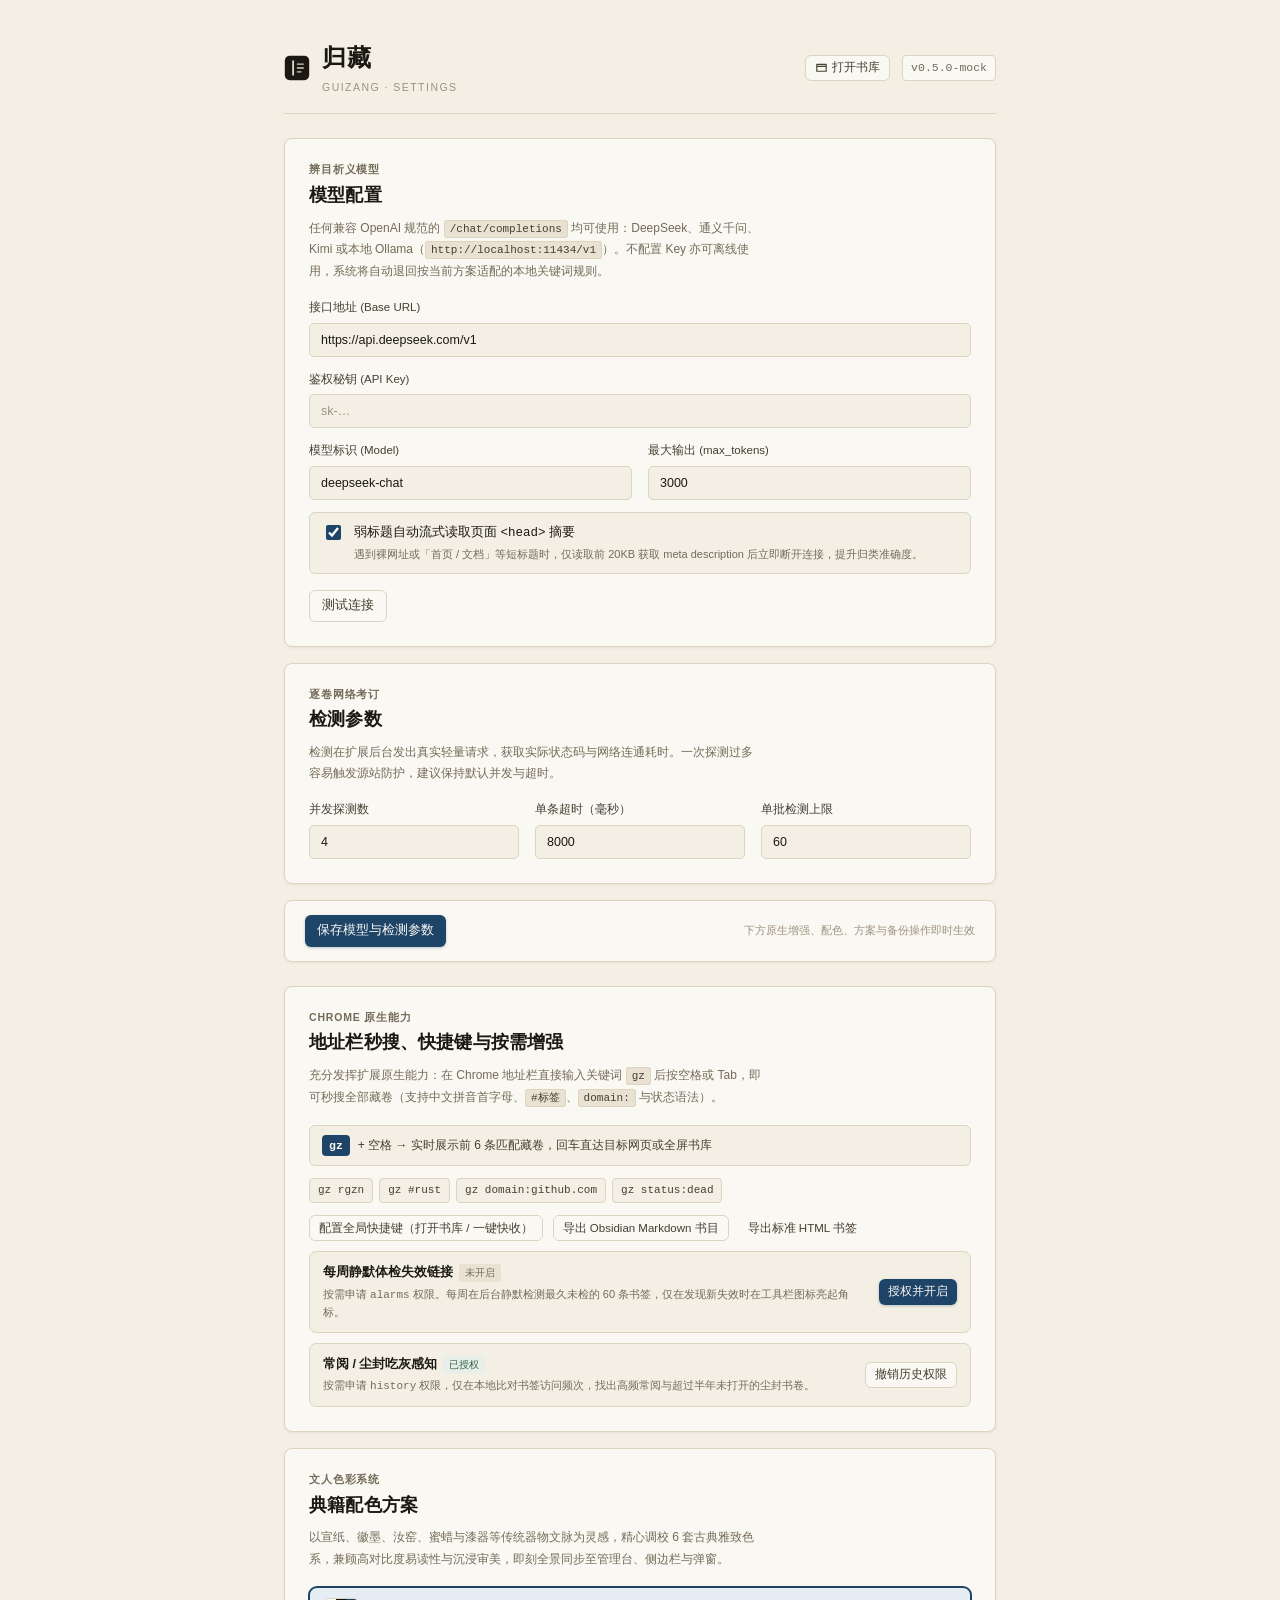
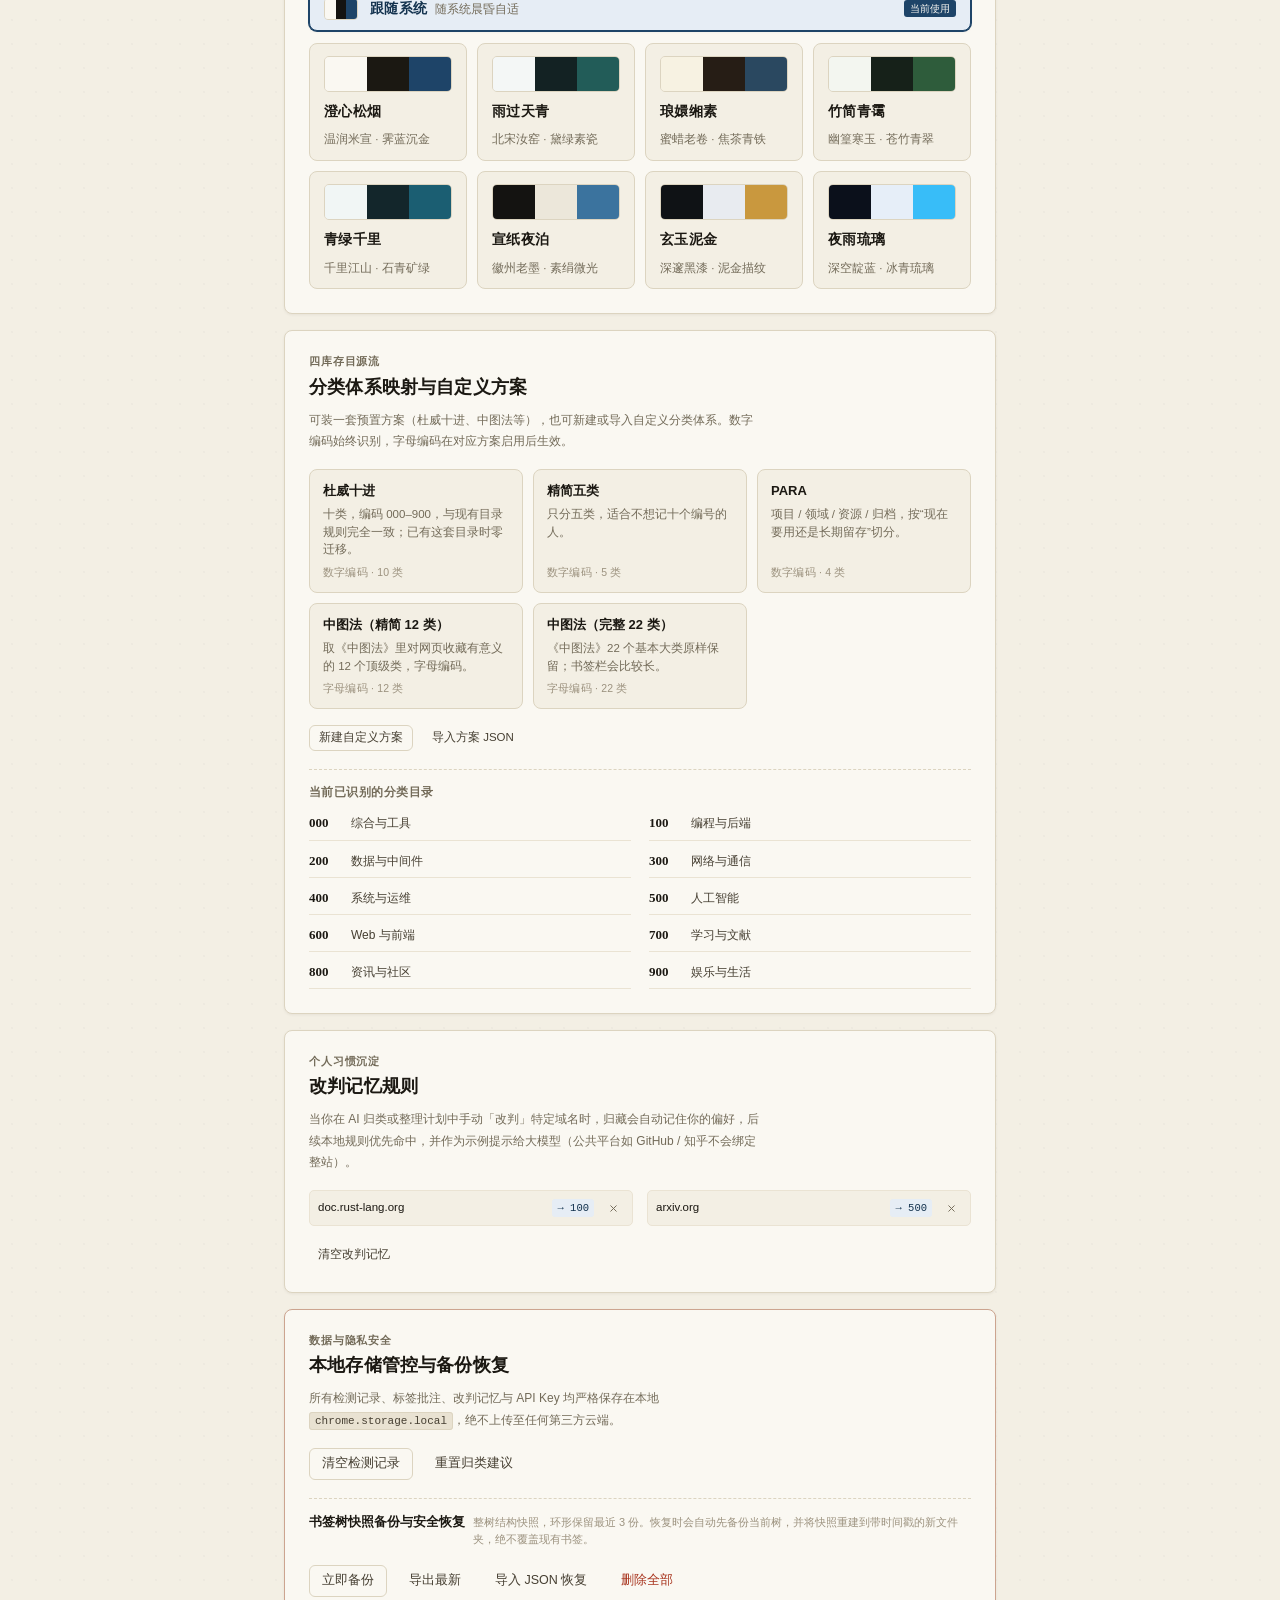
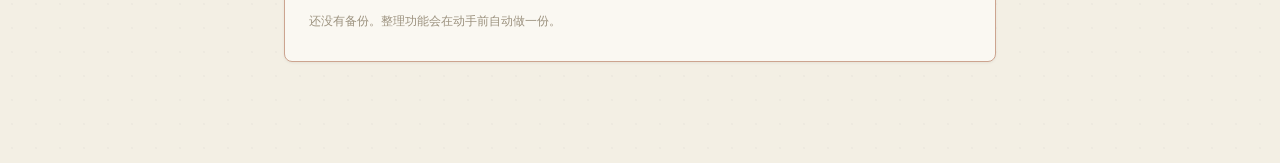
==== ui/options.html @ f535111b "feat: 0.6.0 样式重构、原生超能力与交互视觉全量升级 样式与布局优化： - 消除 options 样式类冲突，统一暗色/漆器对比度与语义 Token - 补全移动端抽屉导航、覆盖式检查器、吸" ====
<!DOCTYPE html>
<html lang="zh-CN">
<head>
<meta charset="utf-8" />
<meta name="viewport" content="width=device-width, initial-scale=1" />
<title>归藏 · 设置</title>
<link rel="stylesheet" href="app.css?v=113" />
<link rel="stylesheet" href="options.css?v=113" />
</head>
<body class="opt-page">
  <div class="opt-wrap">
    <header class="opt-head" id="head"></header>

    <form id="form">
      <section class="card">
        <div class="card-kicker">辨目析义模型</div>
        <h2>模型配置</h2>
        <p class="hint">任何兼容 OpenAI 规范的 <code>/chat/completions</code> 均可使用：DeepSeek、通义千问、Kimi 或本地 Ollama（<code>http://localhost:11434/v1</code>）。不配置 Key 亦可离线使用，系统将自动退回按当前方案适配的本地关键词规则。</p>
        <div class="grid">
          <label class="field wide"><span>接口地址 (Base URL)</span>
            <input name="baseUrl" spellcheck="false" placeholder="https://api.deepseek.com/v1" /></label>
          <label class="field wide"><span>鉴权秘钥 (API Key)</span>
            <input name="apiKey" type="password" spellcheck="false" placeholder="sk-…" autocomplete="off" /></label>
          <label class="field"><span>模型标识 (Model)</span>
            <input name="model" spellcheck="false" placeholder="deepseek-chat" /></label>
          <label class="field"><span>最大输出 (max_tokens)</span>
            <input name="maxTokens" type="number" min="200" step="100" /></label>
        </div>
        <label class="opt-toggle">
          <input type="checkbox" name="fetchHeadOnAi" />
          <span>
            <span class="opt-toggle-title">弱标题自动流式读取页面 <code>&lt;head&gt;</code> 摘要</span>
            <span class="opt-toggle-desc">遇到裸网址或「首页 / 文档」等短标题时，仅读取前 20KB 获取 meta description 后立即断开连接，提升归类准确度。</span>
          </span>
        </label>
        <div class="opt-row">
          <button type="button" class="btn btn-line btn-md" id="test">测试连接</button>
          <span class="test-msg" id="testMsg"></span>
        </div>
      </section>

      <section class="card">
        <div class="card-kicker">逐卷网络考订</div>
        <h2>检测参数</h2>
        <p class="hint">检测在扩展后台发出真实轻量请求，获取实际状态码与网络连通耗时。一次探测过多容易触发源站防护，建议保持默认并发与超时。</p>
        <div class="grid grid-3">
          <label class="field"><span>并发探测数</span>
            <input name="concurrency" type="number" min="1" max="12" /></label>
          <label class="field"><span>单条超时（毫秒）</span>
            <input name="timeout" type="number" min="1000" step="500" /></label>
          <label class="field"><span>单批检测上限</span>
            <input name="checkLimit" type="number" min="5" max="300" step="5" /></label>
        </div>
      </section>

      <div class="savebar">
        <button type="submit" class="btn btn-primary btn-md" id="save">保存模型与检测参数</button>
        <span class="test-msg" id="saveMsg"></span>
        <span class="savebar-hint">下方原生增强、配色、方案与备份操作即时生效</span>
      </div>
    </form>

    <section class="card">
      <div class="card-kicker">CHROME 原生能力</div>
      <h2>地址栏秒搜、快捷键与按需增强</h2>
      <p class="hint">充分发挥扩展原生能力：在 Chrome 地址栏直接输入关键词 <code>gz</code> 后按空格或 Tab，即可秒搜全部藏卷（支持中文拼音首字母、<code>#标签</code>、<code>domain:</code> 与状态语法）。</p>
      <div class="omnibox-demo">
        <span class="omnibox-pill">gz</span>
        <span>+ 空格 → 实时展示前 6 条匹配藏卷，回车直达目标网页或全屏书库</span>
      </div>
      <div class="omnibox-samples">
        <span class="omnibox-sample">gz rgzn</span>
        <span class="omnibox-sample">gz #rust</span>
        <span class="omnibox-sample">gz domain:github.com</span>
        <span class="omnibox-sample">gz status:dead</span>
      </div>
      <div class="opt-row" style="margin-top:6px">
        <button type="button" class="btn btn-line btn-sm" id="openShortcuts">配置全局快捷键（打开书库 / 一键快收）</button>
        <button type="button" class="btn btn-line btn-sm" id="exportMd">导出 Obsidian Markdown 书目</button>
        <button type="button" class="btn btn-ghost btn-sm" id="exportHtml">导出标准 HTML 书签</button>
      </div>
      <div class="perm-list" id="permList"></div>
    </section>

    <section class="card">
      <div class="card-kicker">文人色彩系统</div>
      <h2>典籍配色方案</h2>
      <p class="hint">以宣纸、徽墨、汝窑、蜜蜡与漆器等传统器物文脉为灵感，精心调校 6 套古典雅致色系，兼顾高对比度易读性与沉浸审美，即刻全景同步至管理台、侧边栏与弹窗。</p>
      <div id="themeSystemHost"></div>
      <div class="theme-grid" id="themeGrid"></div>
    </section>

    <section class="card">
      <div class="card-kicker">四库存目源流</div>
      <h2>分类体系映射与自定义方案</h2>
      <p class="hint">可装一套预置方案（杜威十进、中图法等），也可新建或导入自定义分类体系。数字编码始终识别，字母编码在对应方案启用后生效。</p>
      <div class="scheme-pick" id="schemePicker"></div>
      <div class="opt-row">
        <button type="button" class="btn btn-line btn-sm" id="btnNewCustom">新建自定义方案</button>
        <button type="button" class="btn btn-ghost btn-sm" id="btnImportScheme">导入方案 JSON</button>
        <input type="file" id="schemeFileInput" accept=".json,application/json" hidden />
      </div>
      <div class="custom-editor" id="customEditor" hidden>
        <div class="grid">
          <label class="field"><span>方案名称</span>
            <input id="customSchemeName" placeholder="例如：全栈研究六卷" /></label>
          <label class="field"><span>简短说明</span>
            <input id="customSchemeDesc" placeholder="给谁用、如何划分" /></label>
        </div>
        <div class="hint" style="margin:10px 0 4px">每行一条类目，格式：<code>编码 名称 | 给模型看的说明</code>（编码支持 1–3 位数字或字母）</div>
        <textarea class="custom-textarea" id="customSchemeLines" spellcheck="false" placeholder="100 工程架构 | 后端、分布式、数据库&#10;200 人工智能 | 大模型、Agent、论文&#10;300 产品设计 | 交互、视觉、工具"></textarea>
        <div class="opt-row">
          <button type="button" class="btn btn-primary btn-sm" id="btnSaveCustom">保存方案</button>
          <button type="button" class="btn btn-ghost btn-sm" id="btnCancelCustom">取消</button>
        </div>
      </div>
      <div id="schemePreview"></div>
      <div class="scheme-subhead">当前已识别的分类目录</div>
      <div class="scheme" id="scheme"></div>
    </section>

    <section class="card">
      <div class="card-kicker">个人习惯沉淀</div>
      <h2>改判记忆规则</h2>
      <p class="hint">当你在 AI 归类或整理计划中手动「改判」特定域名时，归藏会自动记住你的偏好，后续本地规则优先命中，并作为示例提示给大模型（公共平台如 GitHub / 知乎不会绑定整站）。</p>
      <div id="learnedList"></div>
      <div class="opt-row">
        <button type="button" class="btn btn-ghost btn-sm" id="clearLearned">清空改判记忆</button>
        <span class="test-msg" id="learnedMsg"></span>
      </div>
    </section>

    <section class="card danger">
      <div class="card-kicker tone-dead">数据与隐私安全</div>
      <h2>本地存储管控与备份恢复</h2>
      <p class="hint">所有检测记录、标签批注、改判记忆与 API Key 均严格保存在本地 <code>chrome.storage.local</code>，绝不上传至任何第三方云端。</p>
      <div class="opt-row">
        <button type="button" class="btn btn-line btn-md" id="clearHealth">清空检测记录</button>
        <button type="button" class="btn btn-ghost btn-md" id="clearPending">重置归类建议</button>
        <span class="test-msg" id="dataMsg"></span>
      </div>

      <div class="backup">
        <div class="backup-head">
          <span class="backup-title">书签树快照备份与安全恢复</span>
          <span class="backup-hint">整树结构快照，环形保留最近 3 份。恢复时会自动先备份当前树，并将快照重建到带时间戳的新文件夹，绝不覆盖现有书签。</span>
        </div>
        <div class="opt-row">
          <button type="button" class="btn btn-line btn-md" id="doBackup">立即备份</button>
          <button type="button" class="btn btn-ghost btn-md" id="exportBackup">导出最新</button>
          <button type="button" class="btn btn-ghost btn-md" id="importBackupBtn">导入 JSON 恢复</button>
          <button type="button" class="btn btn-danger-ghost btn-md" id="clearBackup">删除全部</button>
          <input type="file" id="backupFileInput" accept=".json,application/json" hidden />
          <span class="test-msg" id="backupMsg"></span>
        </div>
        <div class="backup-list" id="backupList"></div>
      </div>
    </section>
  </div>
  <div id="toast"></div>
  <script type="module" src="options.js"></script>
</body>
</html>
---- ui/app.css ----
/* 归藏 · 典藏级现代古籍书目设计系统
 * 概念：四库存目 × 现代桌面高频工学。松烟古墨、温润宣纸、朱砂印泥、霁蓝沉金。
 */

/* ── 基础尺度与 1. 澄心松烟 (Classic - 默认: 澄心堂米宣 × 霁蓝沉金) ── */
:root, [data-theme="classic"]{
  --paper-0:#FAF8F2;
  --paper-1:#F3EFE4;
  --paper-2:#E9E2D2;
  --rail:#EFE9DA;
  --insp:#F7F2E6;
  --rule:#DCD4C0;
  --rule-soft:#EAE3D3;
  --ink:#1B1812;
  --ink-2:#463F32;
  --ink-3:#736B59;
  --ink-4:#9C927F;
  --brand:#1E4468;
  --brand-2:#13324E;
  --brand-ink:#13324E;
  --on-brand:#FAF8F2;
  --brand-wash:#E6EDF5;
  --dead:#A8341E;
  --dead-wash:#F8E7E3;
  --warn:#8C6013;
  --warn-wash:#F6EEDC;
  --ok:#346347;
  --ok-wash:#E8EFEA;
  --gold:#A0722A;
  --mark-bg:#1B1811;
  --mark-fg:#F2EFE5;
  --mark-ring:transparent;
  --icon-well:rgba(255,255,255,.74);
  --float-bg:#181613;
  --float-fg:#FAF8F2;
  --float-fg-2:#E9E2D2;
  --float-rule:rgba(250,248,242,.18);
  --float-hover:rgba(250,248,242,.14);
  --float-border:rgba(255,255,255,.08);
  --serif:"Iowan Old Style","Palatino Linotype",Palatino,"Source Han Serif SC","Noto Serif CJK SC","Songti SC","STSong","SimSun",serif;
  --sans:-apple-system,"SF Pro Text","PingFang SC","Noto Sans SC","Microsoft YaHei",sans-serif;
  --mono:"SF Mono",ui-monospace,"JetBrains Mono",Menlo,Consolas,monospace;
  --shadow-sm:0 1px 3px rgba(27,24,18,.06);
  --shadow-md:0 6px 18px -4px rgba(27,24,18,.10);
  --shadow-lg:0 18px 40px -12px rgba(27,24,18,.22);
  --ease-spring:cubic-bezier(0.16, 1, 0.3, 1);
  --ease-smooth:cubic-bezier(0.19, 1, 0.22, 1);
  /* 版式尺度：紧 10 / 常规 16 / 松 22 */
  --gap-tight:10px;
  --gap:16px;
  --gap-loose:22px;
}

/* 2. 雨过天青 (Celadon - 北宋汝窑 × 黛绿素瓷) */
[data-theme="celadon"]{
  --paper-0:#F4F7F6;
  --paper-1:#EBF0EF;
  --paper-2:#DFE7E5;
  --rail:#E7EDEC;
  --insp:#F0F5F4;
  --rule:#CCD8D6;
  --rule-soft:#DDE5E4;
  --ink:#132223;
  --ink-2:#344849;
  --ink-3:#627A7B;
  --ink-4:#8B9FA0;
  --brand:#225C58;
  --brand-2:#16423F;
  --brand-ink:#16423F;
  --on-brand:#FAF8F2;
  --brand-wash:#E2ECEB;
  --dead:#A23B2A;
  --dead-wash:#F7E8E5;
  --warn:#8A6518;
  --warn-wash:#F5EEDD;
  --ok:#2E654C;
  --ok-wash:#E3EDE7;
  --gold:#9C782E;
  --mark-bg:#132223;
  --mark-fg:#F0F5F4;
  --mark-ring:transparent;
  --icon-well:rgba(255,255,255,.74);
  --float-bg:#132223;
  --float-fg:#F4F7F6;
  --float-fg-2:#D8E3E2;
  --float-rule:rgba(244,247,246,.18);
  --float-hover:rgba(244,247,246,.14);
  --float-border:rgba(255,255,255,.08);
  --shadow-sm:0 1px 3px rgba(19,34,35,.06);
  --shadow-md:0 6px 18px -4px rgba(19,34,35,.10);
  --shadow-lg:0 18px 40px -12px rgba(19,34,35,.20);
}

/* 3. 琅嬛缃素 (Amber - 蜜蜡老卷 × 焦茶青铁) */
[data-theme="amber"]{
  --paper-0:#F7F2E2;
  --paper-1:#EFE8D3;
  --paper-2:#E3D9BE;
  --rail:#E9E1C8;
  --insp:#F3ECCE;
  --rule:#D5C8A6;
  --rule-soft:#E4DAC0;
  --ink:#261D15;
  --ink-2:#4D3F33;
  --ink-3:#7C6D5D;
  --ink-4:#A49583;
  --brand:#2A4860;
  --brand-2:#1A3449;
  --brand-ink:#1A3449;
  --on-brand:#FAF8F2;
  --brand-wash:#E4EAEF;
  --dead:#A6381C;
  --dead-wash:#F8E7E2;
  --warn:#8D5E16;
  --warn-wash:#F6EDDC;
  --ok:#386445;
  --ok-wash:#E7EFE9;
  --gold:#A27622;
  --mark-bg:#261D15;
  --mark-fg:#F7F2E2;
  --mark-ring:transparent;
  --icon-well:rgba(255,255,255,.66);
  --float-bg:#221A13;
  --float-fg:#F7F2E2;
  --float-fg-2:#E3D9BE;
  --float-rule:rgba(247,242,226,.18);
  --float-hover:rgba(247,242,226,.14);
  --float-border:rgba(255,255,255,.08);
  --shadow-sm:0 1px 3px rgba(38,29,21,.06);
  --shadow-md:0 6px 18px -4px rgba(38,29,21,.10);
  --shadow-lg:0 18px 40px -12px rgba(38,29,21,.22);
}

/* 4. 竹简青霭 (Bamboo - 幽篁滴露 × 苍竹青翠) */
[data-theme="bamboo"]{
  --paper-0:#F3F6F0;
  --paper-1:#E9EFE4;
  --paper-2:#DCE5D6;
  --rail:#E3ECDD;
  --insp:#EEF4EB;
  --rule:#CBD7C4;
  --rule-soft:#DCE5D8;
  --ink:#162119;
  --ink-2:#38463B;
  --ink-3:#657769;
  --ink-4:#8E9E91;
  --brand:#2E5C3B;
  --brand-2:#1F4228;
  --brand-ink:#1F4228;
  --on-brand:#FAF8F2;
  --brand-wash:#E3ECE5;
  --dead:#A33924;
  --dead-wash:#F7E8E4;
  --warn:#89671A;
  --warn-wash:#F5EEDD;
  --ok:#2E6B44;
  --ok-wash:#E1EFE6;
  --gold:#967A26;
  --mark-bg:#162119;
  --mark-fg:#F3F6F0;
  --mark-ring:transparent;
  --icon-well:rgba(255,255,255,.72);
  --float-bg:#162119;
  --float-fg:#F3F6F0;
  --float-fg-2:#DCE5D6;
  --float-rule:rgba(243,246,240,.18);
  --float-hover:rgba(243,246,240,.14);
  --float-border:rgba(255,255,255,.08);
  --shadow-sm:0 1px 3px rgba(22,33,25,.06);
  --shadow-md:0 6px 18px -4px rgba(22,33,25,.10);
  --shadow-lg:0 18px 40px -12px rgba(22,33,25,.20);
}

/* 5. 青绿千里 (Landscape - 千里江山 × 石青矿绿) */
[data-theme="landscape"]{
  --paper-0:#F2F7F6;
  --paper-1:#E7F0EE;
  --paper-2:#D8E6E3;
  --rail:#E2ECE9;
  --insp:#ECF3F1;
  --rule:#C2D5D1;
  --rule-soft:#D5E3E0;
  --ink:#112328;
  --ink-2:#2F4950;
  --ink-3:#5B777E;
  --ink-4:#869FA6;
  --brand:#1B5E72;
  --brand-2:#124656;
  --brand-ink:#124656;
  --on-brand:#F5FAF9;
  --brand-wash:#DDF0F3;
  --dead:#A83B28;
  --dead-wash:#F8E7E4;
  --warn:#946818;
  --warn-wash:#F7EEDC;
  --ok:#246B58;
  --ok-wash:#DDF0EA;
  --gold:#9E7628;
  --mark-bg:#112328;
  --mark-fg:#E7F0EE;
  --mark-ring:transparent;
  --icon-well:rgba(255,255,255,.76);
  --float-bg:#112328;
  --float-fg:#F2F7F6;
  --float-fg-2:#D0E2DF;
  --float-rule:rgba(242,247,246,.18);
  --float-hover:rgba(242,247,246,.14);
  --float-border:rgba(255,255,255,.10);
  --shadow-sm:0 1px 3px rgba(17,35,40,.06);
  --shadow-md:0 6px 18px -4px rgba(17,35,40,.11);
  --shadow-lg:0 18px 40px -12px rgba(17,35,40,.22);
}

/* 6. 宣纸夜泊 (Dark - 徽墨温润 × 霁蓝微光) */
[data-theme="dark"]{
  --paper-0:#141311;
  --paper-1:#1B1A17;
  --paper-2:#24221E;
  --rail:#171613;
  --insp:#191815;
  --rule:#302B24;
  --rule-soft:#25221C;
  --ink:#ECE7DA;
  --ink-2:#C4BDAE;
  --ink-3:#98907E;
  --ink-4:#706A5C;
  --brand:#3B739E;
  --brand-2:#306086;
  --brand-ink:#89BFE8;
  --on-brand:#FAF8F2;
  --brand-wash:#162736;
  --dead:#DF5A41;
  --dead-wash:#351A14;
  --warn:#D19E32;
  --warn-wash:#34260F;
  --ok:#549B6B;
  --ok-wash:#182C1E;
  --gold:#E8B960;
  --mark-bg:#25231E;
  --mark-fg:#ECE7DA;
  --mark-ring:#3D372E;
  --icon-well:rgba(255,255,255,.08);
  --float-bg:rgba(42,39,34,.88);
  --float-fg:#F5F0E4;
  --float-fg-2:#D6CFC0;
  --float-rule:rgba(255,255,255,.14);
  --float-hover:rgba(255,255,255,.12);
  --float-border:#403A31;
  --shadow-sm:0 1px 3px rgba(0,0,0,.35);
  --shadow-md:0 8px 24px -4px rgba(0,0,0,.5);
  --shadow-lg:0 22px 48px -12px rgba(0,0,0,.68);
}

/* 7. 玄玉泥金 (Lacquer - 深邃黑漆 × 沉穆泥金) */
[data-theme="lacquer"]{
  --paper-0:#0F1215;
  --paper-1:#161A1F;
  --paper-2:#1E232A;
  --rail:#13171B;
  --insp:#15191D;
  --rule:#293038;
  --rule-soft:#20262E;
  --ink:#E8EBF0;
  --ink-2:#B8BFC9;
  --ink-3:#8892A0;
  --ink-4:#5E6774;
  --brand:#C9983E;
  --brand-2:#DCA94D;
  --brand-ink:#ECC066;
  --on-brand:#14120E;
  --brand-wash:#2B2414;
  --dead:#E25740;
  --dead-wash:#361713;
  --warn:#DCA538;
  --warn-wash:#33240D;
  --ok:#4EA973;
  --ok-wash:#132D1E;
  --gold:#ECC066;
  --mark-bg:#1D232A;
  --mark-fg:#ECC066;
  --mark-ring:#36404B;
  --icon-well:rgba(255,255,255,.08);
  --float-bg:rgba(31,37,45,.88);
  --float-fg:#F0F3F7;
  --float-fg-2:#CBD2DC;
  --float-rule:rgba(255,255,255,.14);
  --float-hover:rgba(255,255,255,.12);
  --float-border:#38424D;
  --shadow-sm:0 1px 3px rgba(0,0,0,.45);
  --shadow-md:0 8px 24px -4px rgba(0,0,0,.58);
  --shadow-lg:0 22px 48px -12px rgba(0,0,0,.78);
}

/* 8. 夜雨琉璃 (Obsidian - 深空靛蓝 × 冰青琉璃) */
[data-theme="obsidian"]{
  --paper-0:#0B101B;
  --paper-1:#111827;
  --paper-2:#1A2438;
  --rail:#0E1422;
  --insp:#101726;
  --rule:#23314A;
  --rule-soft:#1A253A;
  --ink:#E6EEF8;
  --ink-2:#B2C2D8;
  --ink-3:#7F93B0;
  --ink-4:#546785;
  --brand:#38BDF8;
  --brand-2:#56C9FA;
  --brand-ink:#7DD3FC;
  --on-brand:#07131E;
  --brand-wash:#102A42;
  --dead:#F46552;
  --dead-wash:#331618;
  --warn:#F0B446;
  --warn-wash:#312510;
  --ok:#34D399;
  --ok-wash:#0F2E26;
  --gold:#F6C453;
  --mark-bg:#152036;
  --mark-fg:#7DD3FC;
  --mark-ring:#2C4063;
  --icon-well:rgba(125,211,252,.10);
  --float-bg:rgba(19,28,46,.86);
  --float-fg:#EDF4FC;
  --float-fg-2:#C4D4EA;
  --float-rule:rgba(148,184,230,.18);
  --float-hover:rgba(56,189,248,.14);
  --float-border:rgba(125,211,252,.22);
  --shadow-sm:0 1px 3px rgba(0,0,0,.48);
  --shadow-md:0 10px 28px -4px rgba(0,0,0,.62);
  --shadow-lg:0 24px 52px -12px rgba(0,0,0,.82);
}

/* 跟随系统：默认或明确指定 system 时响应 prefers-color-scheme */
@media (prefers-color-scheme: dark){
  :root:not([data-theme]), [data-theme="system"]{
    --paper-0:#141311;
    --paper-1:#1B1A17;
    --paper-2:#24221E;
    --rail:#171613;
    --insp:#191815;
    --rule:#302B24;
    --rule-soft:#25221C;
    --ink:#ECE7DA;
    --ink-2:#C4BDAE;
    --ink-3:#98907E;
    --ink-4:#706A5C;
    --brand:#3B739E;
    --brand-2:#306086;
    --brand-ink:#89BFE8;
    --on-brand:#FAF8F2;
    --brand-wash:#162736;
    --dead:#DF5A41;
    --dead-wash:#351A14;
    --warn:#D19E32;
    --warn-wash:#34260F;
    --ok:#549B6B;
    --ok-wash:#182C1E;
    --gold:#E8B960;
    --mark-bg:#25231E;
    --mark-fg:#ECE7DA;
    --mark-ring:#3D372E;
    --icon-well:rgba(255,255,255,.08);
    --float-bg:#2A2722;
    --float-fg:#F5F0E4;
    --float-fg-2:#D6CFC0;
    --float-rule:rgba(255,255,255,.14);
    --float-hover:rgba(255,255,255,.12);
    --float-border:#403A31;
    --shadow-sm:0 1px 3px rgba(0,0,0,.35);
    --shadow-md:0 6px 18px -4px rgba(0,0,0,.45);
    --shadow-lg:0 20px 45px -12px rgba(0,0,0,.65);
  }
}

*{box-sizing:border-box;}
html,body{height:100%;}
body{
  margin:0;background:var(--paper-0);color:var(--ink);
  font-family:var(--sans);font-size:13px;line-height:1.55;
  -webkit-font-smoothing:antialiased;-moz-osx-font-smoothing:grayscale;
  text-rendering:optimizeLegibility;
}

/* 水墨涟漪 View Transitions（禁用默认淡入淡出，由 JS 圆形扩展驱动） */
::view-transition-old(root),
::view-transition-new(root){
  animation:none;
  mix-blend-mode:normal;
}
::view-transition-new(root){z-index:999;}

/* 真实宣纸纤维 & 黑漆磨砂微肌理（纯 inline SVG feTurbulence，零网络开销） */
.app{
  height:100%;display:flex;flex-direction:column;position:relative;
  background-color:var(--paper-0);
}
.app::before{
  content:"";position:fixed;inset:0;pointer-events:none;z-index:200;
  opacity:.032;
  background-image:url("data:image/svg+xml,%3Csvg xmlns='http://www.w3.org/2000/svg' width='180' height='180'%3E%3Cfilter id='n'%3E%3CfeTurbulence type='fractalNoise' baseFrequency='0.82' numOctaves='3' stitchTiles='stitch'/%3E%3C/filter%3E%3Crect width='100%25' height='100%25' filter='url(%23n)'/%3E%3C/svg%3E");
  background-size:180px 180px;
}
[data-theme="dark"] .app::before,
[data-theme="lacquer"] .app::before,
[data-theme="obsidian"] .app::before{
  opacity:.048;
  mix-blend-mode:soft-light;
}
[data-theme="obsidian"] .app{
  background-image:radial-gradient(ellipse 80% 45% at 50% -10%, rgba(56,189,248,.10), transparent 65%);
}
[data-theme="lacquer"] .app{
  background-image:radial-gradient(ellipse 70% 40% at 60% -15%, rgba(201,152,62,.07), transparent 65%);
}
@media (prefers-color-scheme: dark){
  :root:not([data-theme]) .app::before,
  [data-theme="system"] .app::before{
    opacity:.048;
    mix-blend-mode:soft-light;
  }
}

button{font:inherit;color:inherit;background:none;border:0;padding:0;cursor:pointer;}
input,select,textarea{font:inherit;color:inherit;background:none;border:0;outline:0;}
input::placeholder{color:var(--ink-4);}
h1,h2,h3,p,dl,dd,dt{margin:0;}
.mono{font-family:var(--mono);font-variant-numeric:tabular-nums;}
.tnum{font-variant-numeric:tabular-nums;}
.icon{flex:none;display:block;}

/* 统一键盘焦点指示 */
:where(button, a, select, [tabindex], [role="checkbox"]):focus-visible{
  outline:2px solid var(--brand);
  outline-offset:2px;
}

/* 典雅滚动条（8px 紧凑宽度） */
::-webkit-scrollbar{width:8px;height:8px;}
::-webkit-scrollbar-track{background:transparent;}
::-webkit-scrollbar-thumb{background:transparent;border:2px solid transparent;background-clip:padding-box;border-radius:6px;}
*:hover::-webkit-scrollbar-thumb{background:var(--rule);background-clip:padding-box;}

/* 交互按钮标准 */
.btn{
  display:inline-flex;align-items:center;justify-content:center;gap:6px;border-radius:6px;
  white-space:nowrap;transition:all .16s var(--ease-spring);position:relative;
}
.btn:active{transform:scale(0.975);}
.btn-md{height:32px;padding:0 12px;font-size:12.5px;font-weight:500;}
.btn-sm{height:26px;padding:0 9px;font-size:11.5px;font-weight:500;gap:4px;}
.btn-block{width:100%;}
.btn-primary{
  background:var(--brand);color:var(--on-brand);
  box-shadow:0 1px 3px color-mix(in srgb, var(--brand) 28%, transparent);
}
.btn-primary:hover{
  background:var(--brand-2);
  box-shadow:0 3px 10px color-mix(in srgb, var(--brand) 34%, transparent);
}
.btn-line{
  border:1px solid var(--rule);color:var(--ink-2);background:var(--paper-0);
}
.btn-line:hover{border-color:var(--ink-3);color:var(--ink);background:var(--paper-1);}
.btn-ghost{color:var(--ink-2);}
.btn-ghost:hover{background:var(--paper-2);color:var(--ink);}
.btn-danger-ghost{color:var(--dead);}
.btn-danger-ghost:hover{background:var(--dead-wash);color:var(--dead);}
.btn.is-on{background:var(--paper-2);color:var(--ink);}
.btn:disabled{opacity:.4;cursor:not-allowed;transform:none!important;}

.v-rule{width:1px;height:18px;background:var(--rule);flex:none;}
.ibtn{
  width:28px;height:28px;display:grid;place-items:center;border-radius:5px;
  color:var(--ink-3);transition:all .15s var(--ease-spring);flex:none;
}
.ibtn:hover{background:var(--paper-2);color:var(--ink);}
.ibtn:active{transform:scale(0.94);}

kbd{
  font-family:var(--sans);font-size:10.5px;line-height:1;color:var(--ink-3);
  border:1px solid var(--rule);border-radius:4px;padding:3px 5px;background:var(--paper-1);
  box-shadow:0 1px 0 var(--rule);flex:none;
}

/* 提示与撤销气泡 (Toast with Spring Float) */
#toast{
  position:fixed;left:50%;bottom:24px;transform:translateX(-50%) translateY(12px) scale(0.96);z-index:90;
  background:var(--float-bg);color:var(--float-fg);font-size:12px;padding:9px 16px;border-radius:8px;
  box-shadow:var(--shadow-lg);opacity:0;pointer-events:none;
  transition:all .22s var(--ease-spring);max-width:min(88vw, 480px);line-height:1.45;
  display:inline-flex;align-items:center;gap:12px;border:1px solid var(--float-border);
}
body:has(.selbar) #toast{bottom:72px;}
#toast.on{
  opacity:1;pointer-events:auto;transform:translateX(-50%) translateY(0) scale(1);
}
.toast-act{
  flex:none;font-size:11.5px;font-weight:600;color:var(--gold);background:var(--float-hover);
  padding:2px 9px;border-radius:4px;cursor:pointer;transition:all .15s ease;
}
.toast-act:hover{
  background:color-mix(in srgb, var(--float-fg) 22%, transparent);
  color:var(--float-fg);transform:scale(1.03);
}

/* ── 顶栏 (Masthead) ────────────────────────── */
.topbar{
  flex:none;height:58px;display:flex;align-items:center;gap:24px;padding:0 24px 0 16px;
  background:var(--paper-1);border-bottom:1px solid var(--rule);
  position:relative;z-index:10;
}
.brand{
  width:calc(var(--rail-w, 256px) - 16px);flex:none;display:flex;align-items:center;gap:10px;
}
.brand-name{
  font-family:var(--serif);font-size:17.5px;letter-spacing:.04em;font-weight:600;
  color:var(--ink);
}
.brand-sub{
  font-size:10px;letter-spacing:.14em;color:var(--ink-4);padding-top:2px;font-weight:500;
}
.search{
  flex:1;max-width:480px;min-width:120px;display:flex;align-items:center;gap:8px;height:34px;padding:0 11px;
  background:var(--paper-0);border:1px solid var(--rule);border-radius:6px;color:var(--ink-3);
  transition:all .18s var(--ease-spring);
}
.search:focus-within{
  border-color:var(--brand);
  box-shadow:0 0 0 3px color-mix(in srgb, var(--brand) 14%, transparent);
  color:var(--brand-ink);
}
.search input{flex:1;min-width:0;width:0;font-size:12.5px;color:var(--ink);}
.search-clear{
  width:18px;height:18px;display:grid;place-items:center;border-radius:50%;color:var(--ink-4);
  transition:all .14s ease;cursor:pointer;flex:none;
}
.search-clear:hover{color:var(--ink);background:var(--paper-2);}
.search-clear[hidden]{display:none;}

.top-actions{display:flex;align-items:center;gap:8px;margin-left:auto;flex:none;}
.top-actions .btn-ghost{width:32px;padding:0;}

/* ── 配色方案下拉菜单 (Theme Dropdown) ─────────── */
.theme-dropdown-wrap{position:relative;}
.theme-dropdown{
  position:absolute;top:calc(100% + 8px);right:0;width:260px;
  background:var(--paper-0);border:1px solid var(--rule);border-radius:8px;
  box-shadow:var(--shadow-md);padding:6px;z-index:90;
  display:flex;flex-direction:column;gap:2px;
  animation:themePop .16s var(--ease-spring);
}
.theme-dropdown[hidden]{display:none;}
@keyframes themePop{
  from{opacity:0;transform:translateY(-6px) scale(.98);}
  to{opacity:1;transform:translateY(0) scale(1);}
}
.theme-drop-head{
  padding:6px 10px 6px;font-size:10.5px;font-weight:600;letter-spacing:.08em;
  color:var(--ink-4);text-transform:uppercase;
  border-bottom:1px solid var(--rule-soft);margin-bottom:4px;
}
.theme-item{
  display:flex;align-items:center;gap:10px;padding:7px 10px;border-radius:6px;
  text-align:left;cursor:pointer;transition:all .14s ease;position:relative;width:100%;
}
.theme-item:hover{background:var(--paper-1);}
.theme-item.is-active{background:var(--brand-wash);}
.theme-swatch{
  width:22px;height:22px;border-radius:50%;display:flex;overflow:hidden;
  border:1px solid var(--rule);box-shadow:0 1px 3px rgba(0,0,0,.08);flex:none;
}
.theme-swatch span{flex:1;height:100%;}
.theme-info{flex:1;min-width:0;display:flex;flex-direction:column;gap:1px;}
.theme-name{font-size:12px;font-weight:600;color:var(--ink);line-height:1.3;}
.theme-desc{
  font-size:10.5px;color:var(--ink-3);white-space:nowrap;overflow:hidden;
  text-overflow:ellipsis;line-height:1.3;
}
.theme-item.is-active .theme-name{color:var(--brand-ink);}
.theme-check{flex:none;color:var(--brand-ink);opacity:0;transition:opacity .14s ease;}
.theme-item.is-active .theme-check{opacity:1;}

.ai-btn{
  display:flex;align-items:center;gap:7px;height:32px;padding:0 12px;border-radius:6px;
  background:var(--brand);color:var(--on-brand);font-size:12.5px;font-weight:500;
  box-shadow:0 1px 3px color-mix(in srgb, var(--brand) 26%, transparent);
  transition:all .16s var(--ease-spring);white-space:nowrap;
}
.ai-btn:hover{
  background:var(--brand-2);
  box-shadow:0 4px 12px color-mix(in srgb, var(--brand) 34%, transparent);
}
.ai-btn.is-open{
  background:var(--brand-2);
  box-shadow:inset 0 0 0 1px color-mix(in srgb, var(--on-brand) 28%, transparent);
}
.ai-badge{
  min-width:18px;height:18px;padding:0 5px;border-radius:4px;
  background:color-mix(in srgb, var(--on-brand) 22%, transparent);
  font-size:10.5px;font-weight:600;display:grid;place-items:center;font-variant-numeric:tabular-nums;
}
.mobile-menu-btn{
  display:none;width:32px;height:32px;border-radius:5px;color:var(--ink-2);place-items:center;flex:none;
}
.mobile-menu-btn:hover{background:var(--paper-2);color:var(--ink);}
.manager-body{flex:1;min-height:0;display:flex;position:relative;}

/* ── 书架导航 (Library Rail) ─────────────────── */
.rail{
  width:var(--rail-w, 256px);flex:none;display:flex;flex-direction:column;
  background:var(--rail);border-right:1px solid var(--rule);
}
.rail-scroll{flex:1;min-height:0;overflow-y:auto;padding:12px 10px 16px;}
.section-label{
  display:flex;align-items:baseline;justify-content:space-between;padding:18px 10px 8px;
  font-size:11px;font-weight:600;letter-spacing:.08em;color:var(--ink-3);text-transform:uppercase;
}
.section-aside{font-size:10.5px;letter-spacing:.04em;color:var(--ink-4);font-weight:400;}
.rail-item{
  width:100%;display:flex;align-items:center;gap:8px;height:32px;padding:0 10px;border-radius:6px;
  color:var(--ink-2);text-align:left;transition:all .15s var(--ease-spring);margin-bottom:2px;
}
.rail-item:hover{background:var(--paper-2);color:var(--ink);}
.rail-item.is-active{
  background:var(--brand);color:var(--on-brand);
  box-shadow:0 2px 6px color-mix(in srgb, var(--brand) 28%, transparent);
}
.rail-item.is-active .rail-count,
.rail-item.is-active .rail-name,
.rail-item.is-active .rail-icon{color:var(--on-brand);}
.rail-item.is-active .rail-num{color:color-mix(in srgb, var(--on-brand) 82%, transparent);}
.rail-num{
  flex:none;width:30px;font-size:11px;letter-spacing:-.01em;
  color:var(--ink-3);font-variant-numeric:tabular-nums;font-weight:600;
}
.rail-icon{flex:none;width:24px;display:grid;place-items:center;color:var(--ink-3);}
.tone-brand{color:var(--brand-ink);}
.tone-dead{color:var(--dead);}
.tone-warn{color:var(--warn);}
.tone-ok{color:var(--ok);}
.rail-name{flex:1;min-width:0;font-size:12.5px;font-weight:500;white-space:nowrap;overflow:hidden;text-overflow:ellipsis;}
.rail-count{
  flex:none;min-width:22px;text-align:right;font-size:11px;
  color:var(--ink-3);font-variant-numeric:tabular-nums;
}
.rail-count.tone-dead{color:var(--dead);font-weight:600;}
.rail-count.tone-warn{color:var(--warn);font-weight:600;}
.rail-bad{
  flex:none;font-size:10px;font-weight:600;line-height:16px;padding:0 5px;border-radius:3px;
  color:var(--dead);background:var(--dead-wash);font-variant-numeric:tabular-nums;
}
.rail-item.is-active .rail-bad{
  color:var(--on-brand);background:color-mix(in srgb, var(--on-brand) 22%, transparent);
}

.rail-foot{
  flex:none;border-top:1px solid var(--rule);padding:12px 14px 14px;
  display:flex;flex-direction:column;gap:6px;background:var(--rail);
}
.rail-foot-row{display:flex;align-items:center;gap:8px;font-size:11px;color:var(--ink-3);}
.dot-idle{width:6px;height:6px;border-radius:50%;background:var(--ok);opacity:.85;flex:none;}
.rail-foot-link{
  display:flex;align-items:center;gap:6px;font-size:11.5px;color:var(--brand-ink);
  padding:3px 0;text-align:left;font-weight:500;transition:all .14s ease;
}
.rail-foot-link:hover{color:var(--brand);text-decoration:underline;}
.rail-foot-link.is-subtle{color:var(--ink-3);margin-top:2px;font-weight:400;}
.rail-foot-link.is-subtle:hover{color:var(--ink);}

/* ── 列表主栏 (List Canvas) ─────────────────── */
.list-pane{
  flex:1;min-width:0;display:flex;flex-direction:column;position:relative;background:var(--paper-0);
}
.stale-bar{
  flex:none;display:flex;align-items:center;gap:8px;padding:8px 18px;
  background:var(--warn-wash);
  border-bottom:1px solid color-mix(in srgb, var(--warn) 28%, var(--rule));
  font-size:11.5px;color:var(--ink-2);line-height:1.5;
}
.stale-bar > span{flex:1;min-width:0;}
.stale-bar .btn{margin-left:auto;flex:none;}
.list-head-host{flex:none;}
.col-head-host{flex:none;}
.list-head{
  flex:none;display:flex;align-items:center;gap:14px;padding:14px 24px 10px;min-height:50px;
}
.crumbs{display:flex;align-items:center;gap:8px;min-width:0;white-space:nowrap;}
.crumb-dim{flex:none;font-size:12px;color:var(--ink-3);font-weight:400;}
.crumb-sep{flex:none;color:var(--ink-4);transform:translateY(1px);}
.crumb-now{
  font-family:var(--serif);font-size:18.5px;letter-spacing:.02em;font-weight:600;
  white-space:nowrap;overflow:hidden;text-overflow:ellipsis;color:var(--ink);
}
.crumb-count{
  flex:none;font-size:11.5px;color:var(--ink-3);padding:1px 7px;
  border:1px solid var(--rule);border-radius:4px;font-variant-numeric:tabular-nums;background:var(--paper-1);
}
.list-tools{margin-left:auto;display:flex;align-items:center;gap:6px;flex:none;}
.list-note{
  flex:none;padding:0 24px 12px;font-size:12px;color:var(--ink-2);max-width:68ch;line-height:1.75;
}
.col-head{
  flex:none;display:grid;grid-template-columns:22px 26px minmax(0,1fr) 72px 64px 52px;gap:12px;
  align-items:center;padding:4px 24px 8px;border-bottom:1px solid var(--rule);
  font-size:10.5px;font-weight:600;letter-spacing:.08em;color:var(--ink-3);text-transform:uppercase;
  white-space:nowrap;background:var(--paper-0);
}
.col-c1,.col-c2,.col-c3{text-align:right;}
.list-scroll{
  flex:1;min-height:0;overflow-y:auto;scrollbar-gutter:stable;scroll-padding-top:56px;
}
.list-tail{height:68px;}

/* 书签行 (Row Items) — 右内边距 16px + 8px 滚动条槽 = 与表头 24px 严格对齐 */
.row{
  position:relative;display:grid;grid-template-columns:22px 26px minmax(0,1fr) 72px 64px 52px;gap:12px;
  align-items:center;padding:9px 16px 9px 24px;border-bottom:1px solid var(--rule-soft);cursor:pointer;
  transition:background .14s var(--ease-spring),box-shadow .14s var(--ease-spring);min-height:46px;
}
.row:hover{background:var(--paper-1);}
.row:focus-visible{outline:2px solid var(--brand);outline-offset:-2px;background:var(--brand-wash);}
.row-active{
  background:var(--brand-wash);box-shadow:inset 3px 0 0 var(--brand);
}
.row-narrow{grid-template-columns:26px minmax(0,1fr) auto;padding:8px 12px;}
.row-narrow .cb,.row-narrow .row-suggest,.row-narrow .row-date{display:none;}

.cb{
  width:16px;height:16px;border:1px solid var(--ink-4);border-radius:4px;display:grid;place-items:center;
  color:var(--on-brand);flex:none;transition:all .14s var(--ease-spring);background:var(--paper-0);
}
.cb:hover{border-color:var(--ink-2);background:var(--paper-1);}
.cb-on{
  background:var(--brand);border-color:var(--brand);
  box-shadow:0 1px 3px color-mix(in srgb, var(--brand) 28%, transparent);
}

/* 印章式网站图标 / 经典字标 (Favicon / Monogram Stamp) */
.row-mark{
  position:relative;width:24px;height:24px;border-radius:5px;display:grid;place-items:center;
  font-family:var(--serif);font-size:12px;font-weight:600;line-height:1;border:1px solid var(--rule);
  color:var(--ink-3);background:var(--paper-1);overflow:hidden;flex:none;
}
.row-favicon{
  position:absolute;inset:0;width:100%;height:100%;object-fit:contain;padding:3.5px;
  background:var(--paper-0);border-radius:4px;opacity:0;transition:opacity .15s ease;
}
.row-favicon.is-loaded{opacity:1;}
.mark-dead{color:var(--ink-4);border-style:dashed;background:transparent;}

.row-main{min-width:0;}
.row-title{
  font-size:13px;font-weight:500;color:var(--ink);line-height:1.45;letter-spacing:-.01em;
  white-space:nowrap;overflow:hidden;text-overflow:ellipsis;
}
.row-active .row-title{color:var(--brand-ink);font-weight:600;}
.row-meta{display:flex;align-items:center;gap:7px;min-width:0;margin-top:1px;}
.host{
  font-size:11.5px;color:var(--ink-3);letter-spacing:0;white-space:nowrap;overflow:hidden;text-overflow:ellipsis;
}
.row-cat{
  flex:none;font-size:10.5px;color:var(--ink-3);background:var(--paper-1);
  border:1px solid var(--rule-soft);border-radius:3px;padding:0 5px;line-height:1.5;
  max-width:130px;white-space:nowrap;overflow:hidden;text-overflow:ellipsis;
}
.row-active .row-cat{background:var(--paper-0);border-color:var(--rule);}

.row-suggest.is-empty{background:transparent;padding:0;}
.row-suggest{
  display:inline-flex;align-items:center;gap:3px;justify-self:end;font-size:11px;font-weight:500;
  color:var(--brand-ink);background:var(--brand-wash);padding:2px 6px;border-radius:3px;
}
.st{display:inline-flex;align-items:center;gap:5px;justify-self:end;white-space:nowrap;transition:opacity .14s ease;}
.st-blank{justify-content:flex-end;}
.row .st-blank{width:100%;}
.st-dot{width:6px;height:6px;border-radius:50%;flex:none;background:currentColor;display:block;}
.st-code{font-size:11px;letter-spacing:-.01em;font-variant-numeric:tabular-nums;font-weight:500;}
.st-dead{color:var(--dead);}.st-warn{color:var(--warn);}.st-mute{color:var(--ink-3);}.st-ok{color:var(--ok);}
.st-ok-subtle{opacity:.52;}
.row-active .st-ok-subtle{opacity:.88;}
.row-date{font-size:11.5px;color:var(--ink-3);text-align:right;font-variant-numeric:tabular-nums;transition:opacity .14s ease;}

/* 列表行悬停动作条：紧凑四图标，淡出被覆盖的日期/状态列，不遮挡 AI 建议列 */
.row:not(.row-narrow):hover .row-date,
.row:not(.row-narrow):hover .st,
.row:not(.row-narrow):focus-within .row-date,
.row:not(.row-narrow):focus-within .st{opacity:0;}
.row-actions{
  display:flex;position:absolute;right:14px;top:50%;
  transform:translateY(-50%) translateX(6px);opacity:0;pointer-events:none;
  align-items:center;gap:3px;background:var(--paper-1);padding:3px;border-radius:6px;
  box-shadow:var(--shadow-md);border:1px solid var(--rule);z-index:4;
  transition:all .16s var(--ease-spring);
}
.row-active .row-actions{background:var(--paper-0);}
.row:hover .row-actions,.row:focus-within .row-actions{
  opacity:1;transform:translateY(-50%) translateX(0);pointer-events:auto;
}
.act-btn{
  width:26px;height:26px;display:grid;place-items:center;
  border-radius:4px;color:var(--ink-2);background:var(--paper-0);border:1px solid var(--rule);
  transition:all .14s var(--ease-spring);
}
.act-btn:hover{background:var(--brand-wash);color:var(--brand-ink);border-color:var(--brand);}
.act-btn.is-danger:hover{background:var(--dead-wash);color:var(--dead);border-color:var(--dead);}
.act-btn:active{transform:scale(0.94);}

/* 分组古籍双线版框 + 吸顶磨砂纸透层 */
.group-head{
  display:flex;align-items:baseline;gap:10px;padding:18px 16px 8px 24px;
  background:color-mix(in srgb, var(--paper-0) 86%, transparent);
  backdrop-filter:blur(10px);-webkit-backdrop-filter:blur(10px);
  position:sticky;top:0;z-index:2;border-bottom:3px double var(--rule);
}
.group-num{
  font-family:var(--serif);font-size:26px;line-height:.95;letter-spacing:-.02em;font-weight:600;
  color:var(--ink);
  /* 字母类目（T / B）只有一位，给个最小宽度，类目名才不会左右跳 */
  min-width:1.75em;
}
.group-name{font-size:12px;font-weight:600;color:var(--ink-2);}
.group-count{font-size:11px;color:var(--ink-4);font-variant-numeric:tabular-nums;}
.group-rule{flex:1;height:1px;background:var(--rule);transform:translateY(-4px);min-width:12px;}
.group-bad{font-size:11px;color:var(--dead);font-weight:500;letter-spacing:.02em;}

/* 扫描与进度 (Scan Bar) */
.scan{flex:none;padding:10px 24px 0;background:var(--brand-wash);border-bottom:1px solid var(--rule);}
.scan-line{display:flex;align-items:center;gap:9px;font-size:12px;color:var(--ink-2);padding-bottom:8px;}
.scan-pulse{
  width:7px;height:7px;border-radius:50%;background:var(--brand);flex:none;
  animation:radarPulse 1.8s var(--ease-spring) infinite;
}
@keyframes radarPulse{
  0%{box-shadow:0 0 0 0 color-mix(in srgb, var(--brand) 48%, transparent);opacity:.6;}
  70%{box-shadow:0 0 0 8px color-mix(in srgb, var(--brand) 0%, transparent);opacity:1;}
  100%{box-shadow:0 0 0 0 color-mix(in srgb, var(--brand) 0%, transparent);opacity:.6;}
}
.scan-text{letter-spacing:.01em;font-weight:500;}
.scan-eta{margin-left:auto;font-size:11.5px;color:var(--ink-3);font-variant-numeric:tabular-nums;}
.scan-stop{font-size:11.5px;color:var(--ink-3);font-weight:500;transition:color .14s;}
.scan-stop:hover{color:var(--dead);}
.scan-track{
  height:3px;background:color-mix(in srgb, var(--brand) 16%, transparent);
  overflow:hidden;border-radius:1px;
}
.scan-fill{height:100%;background:var(--brand);transition:width .2s linear;}

/* 悬浮多选条 (Frosted Floating Selection Bar) */
.selbar{
  position:absolute;left:50%;bottom:18px;transform:translateX(-50%);
  display:flex;align-items:center;justify-content:center;flex-wrap:wrap;gap:6px 8px;
  max-width:calc(100% - 24px);padding:7px 10px 7px 14px;
  background:var(--float-bg);color:var(--float-fg);border-radius:10px;
  backdrop-filter:blur(16px) saturate(140%);-webkit-backdrop-filter:blur(16px) saturate(140%);
  box-shadow:var(--shadow-lg),0 0 0 1px var(--float-border),inset 0 1px 0 rgba(255,255,255,.10);z-index:20;
  animation:floatPill .22s var(--ease-spring);
}
@keyframes floatPill{
  0%{opacity:0;transform:translateX(-50%) translateY(14px) scale(0.96);}
  100%{opacity:1;transform:translateX(-50%) translateY(0) scale(1);}
}
.selbar-count{font-size:12px;margin-right:2px;white-space:nowrap;}
.selbar-count b{color:var(--gold);font-variant-numeric:tabular-nums;font-weight:600;}
.selbar .v-rule{background:var(--float-rule);height:16px;}
.selbar .btn{color:var(--float-fg-2);height:26px;}
.selbar .btn:hover{background:var(--float-hover);color:var(--float-fg);}
.selbar-x{
  width:22px;height:22px;display:grid;place-items:center;border-radius:4px;
  color:var(--float-fg-2);opacity:.75;transition:all .14s;
}
.selbar-x:hover{background:var(--float-hover);color:var(--float-fg);opacity:1;}

.empty{padding:64px 24px;max-width:48ch;}
.empty-rule{width:32px;height:1px;background:var(--ink-3);margin-bottom:16px;}
.empty-mark{margin-bottom:14px;color:var(--ink-3);}
.empty-title{font-family:var(--serif);font-size:19px;margin-bottom:6px;font-weight:600;color:var(--ink);}
.empty-hint{font-size:12.5px;color:var(--ink-3);line-height:1.75;}
.empty-hint kbd{vertical-align:middle;margin:0 2px;}
.load-more-bar{padding:22px;display:flex;align-items:center;justify-content:center;gap:14px;}

/* ── 检查器抽屉 (Inspector Pane) ───────────── */
.inspector{
  width:var(--insp-w, 360px);flex:none;display:flex;flex-direction:column;background:var(--insp);
  border-left:1px solid var(--rule);box-shadow:-4px 0 20px rgba(27,24,18,.04);
  animation:drawerIn .2s var(--ease-spring);
}
@keyframes drawerIn{
  from{opacity:0;transform:translateX(10px);}
  to{opacity:1;transform:translateX(0);}
}
.inspector[hidden]{display:none;}
.insp-head{flex:none;padding:14px var(--gap) 12px;border-bottom:1px solid var(--rule);}
.insp-head-bar{display:flex;align-items:center;justify-content:space-between;margin-bottom:8px;}
.insp-head-bar .insp-kicker{margin-bottom:0;}
.insp-head-tools{display:flex;align-items:center;gap:4px;}
.insp-kicker{
  display:flex;align-items:center;gap:6px;font-size:11px;font-weight:600;letter-spacing:.08em;
  color:var(--ink-3);text-transform:uppercase;margin-bottom:6px;
}
.insp-title{font-family:var(--serif);font-size:20px;line-height:1.28;font-weight:600;}
.insp-title-sm{
  font-family:var(--sans);font-size:14.5px;font-weight:600;line-height:1.45;
  overflow-wrap:anywhere;word-break:normal;
}
.insp-sub{font-size:11.5px;color:var(--ink-3);line-height:1.7;margin-top:6px;max-width:34ch;}
.insp-body{flex:1;min-height:0;overflow-y:auto;}
.insp-foot{flex:none;padding:12px var(--gap) 14px;border-top:1px solid var(--rule);background:var(--insp);}
.insp-progress{text-align:center;font-size:11.5px;color:var(--ink-3);margin-top:8px;}

.sg{padding:12px var(--gap);border-bottom:1px solid var(--rule-soft);transition:background .15s;}
.sg:hover{background:var(--paper-0);}
.sg-top{display:flex;align-items:flex-start;gap:8px;}
.sg-title{
  flex:1;text-align:left;font-size:12.5px;line-height:1.5;color:var(--ink);font-weight:500;
  display:-webkit-box;-webkit-line-clamp:2;-webkit-box-orient:vertical;overflow:hidden;
}
.sg-title:hover{color:var(--brand-ink);}
.sg-conf{
  flex:none;display:flex;align-items:center;gap:5px;font-size:10.5px;
  color:var(--ink-3);padding-top:2px;font-variant-numeric:tabular-nums;font-weight:500;
}
.sg-conf-bar{width:20px;height:4px;background:var(--rule);display:block;overflow:hidden;border-radius:2px;}
.sg-conf-bar > span{display:block;height:100%;background:var(--ink-3);}
.sg-conf.is-unsure{color:var(--warn);}
.sg-conf.is-unsure .sg-conf-bar > span{background:var(--warn);}
.sg-move{display:flex;align-items:center;gap:6px;margin-top:8px;flex-wrap:wrap;}
.chip{display:inline-flex;align-items:center;gap:4px;line-height:1.5;}
.chip b{font-size:11px;font-weight:600;font-variant-numeric:tabular-nums;}
.chip-from{font-size:10.5px;color:var(--ink-3);border:1px dashed var(--rule);padding:1px 6px;border-radius:3px;}
.chip-to{font-size:11.5px;color:var(--brand-ink);background:var(--brand-wash);padding:2px 7px;border-radius:3px;font-weight:500;}
.sg-arrow{color:var(--ink-4);}
.sg-unsure-tag{font-size:10px;color:var(--warn);background:var(--warn-wash);padding:1px 5px;border-radius:3px;}
.sg-why{font-size:11.5px;color:var(--ink-2);line-height:1.7;margin-top:6px;}
.sg-actions{display:flex;gap:6px;margin-top:10px;}
.sg-picker{display:grid;grid-template-columns:1fr 1fr;gap:4px;margin-top:10px;max-height:220px;overflow:auto;}
.sg-pick{
  display:flex;align-items:baseline;gap:6px;padding:5px 7px;font-size:11.5px;border:1px solid var(--rule);
  border-radius:4px;color:var(--ink-2);background:var(--paper-0);text-align:left;transition:all .14s;
}
.sg-pick-num{font-size:10.5px;color:var(--ink-3);font-variant-numeric:tabular-nums;font-weight:600;}
.sg-pick:hover{border-color:var(--brand);color:var(--brand-ink);background:var(--brand-wash);}
.sg-pick.is-on{border-color:var(--brand);background:var(--brand-wash);color:var(--brand-ink);}
.sg-done{background:var(--ok-wash);}
.sg-done-line{display:flex;align-items:center;gap:8px;font-size:12px;color:var(--ink-2);font-weight:500;}
.sg-done-mark{
  width:16px;height:16px;border-radius:50%;display:grid;place-items:center;flex:none;
  background:var(--ok);color:#FAF8F2;
}

.url-box{
  margin:var(--gap) var(--gap) 0;padding:9px 12px;font-size:11.5px;line-height:1.6;color:var(--ink-2);
  background:var(--paper-0);border:1px solid var(--rule);border-radius:5px;
  overflow-wrap:anywhere;word-break:normal;
  cursor:pointer;transition:all .15s var(--ease-spring);position:relative;
  display:flex;align-items:flex-start;gap:8px;
}
.url-box:hover{border-color:var(--brand);background:var(--paper-1);color:var(--ink);}
.url-box-text{flex:1;min-width:0;}
.url-box-icon{flex:none;color:var(--ink-4);transition:color .15s;margin-top:2px;}
.url-box:hover .url-box-icon{color:var(--brand-ink);}

.status-block{
  margin:var(--gap-tight) var(--gap) 0;padding:12px 14px;border-radius:6px;background:var(--paper-0);
  border:1px solid var(--rule);
}
.status-block.is-dead{
  background:var(--dead-wash);
  border-color:color-mix(in srgb, var(--dead) 26%, var(--rule));
}
.status-block.is-warn{
  background:var(--warn-wash);
  border-color:color-mix(in srgb, var(--warn) 26%, var(--rule));
}
.status-block.is-ok{
  background:var(--ok-wash);
  border-color:color-mix(in srgb, var(--ok) 26%, var(--rule));
}
.status-head{display:flex;align-items:center;gap:8px;}
.status-pill{
  display:inline-flex;align-items:center;gap:6px;
  font-size:12.5px;font-weight:600;line-height:1.4;white-space:nowrap;
}
.status-dot{width:7px;height:7px;border-radius:50%;background:currentColor;flex:none;}
.status-block.is-ok .status-pill{color:var(--ok);}
.status-block.is-dead .status-pill{color:var(--dead);}
.status-block.is-warn .status-pill{color:var(--warn);}
.status-pill.is-idle{color:var(--ink-3);}
.status-pill.is-idle .status-dot{background:var(--ink-4);}
.status-code{
  margin-left:auto;flex:none;font-size:10.5px;letter-spacing:.02em;
  color:var(--ink-3);font-variant-numeric:tabular-nums;
}
.status-note{font-size:11.5px;color:var(--ink-2);line-height:1.75;margin-top:5px;}
.status-redirect-url{
  font-size:11px;color:var(--brand-ink);line-height:1.6;margin-top:2px;
  overflow-wrap:anywhere;word-break:normal;
}
.status-redirect-cap{font-size:11px;color:var(--ink-3);}
.status-redirect-cta{
  margin-top:10px;padding-top:10px;border-top:1px dashed var(--rule);
  display:flex;flex-wrap:wrap;align-items:center;gap:8px;
}
.status-redirect-label{flex:1 1 100%;min-width:0;}
.status-redirect-cta .btn{margin-left:auto;}
.kv{margin:var(--gap-loose) var(--gap) 0;border-top:1px solid var(--rule-soft);}
.kv-row{display:flex;gap:12px;padding:8px 0;border-bottom:1px solid var(--rule-soft);font-size:12px;}
.kv dt{width:48px;flex:none;color:var(--ink-3);}
.kv dd{color:var(--ink);min-width:0;word-break:break-all;}
.insp-actions{display:flex;gap:7px;margin:18px var(--gap) 22px;flex-wrap:wrap;}
.insp-cta{
  display:flex;align-items:center;gap:7px;width:calc(100% - var(--gap) * 2);margin:0 var(--gap) 24px;
  padding:10px 12px;font-size:12px;font-weight:500;color:var(--brand-ink);background:var(--brand-wash);
  border:1px solid color-mix(in srgb, var(--brand) 18%, transparent);
  border-radius:5px;text-align:left;transition:all .15s;
}
.insp-cta:hover{
  background:color-mix(in srgb, var(--brand) 14%, var(--brand-wash));
  border-color:color-mix(in srgb, var(--brand) 36%, transparent);
}
.insp-edit-form{
  margin:12px var(--gap);padding:14px;background:var(--paper-1);border:1px solid var(--rule);border-radius:6px;
}
.insp-input{
  width:100%;padding:7px 9px;font-size:12.5px;background:var(--paper-0);border:1px solid var(--rule);
  border-radius:5px;color:var(--ink);margin-top:5px;margin-bottom:10px;transition:all .15s;
}
.insp-input:focus{
  border-color:var(--brand);
  box-shadow:0 0 0 3px color-mix(in srgb, var(--brand) 14%, transparent);
}

/* ── 弹窗模态层 (Modal Sheet) ───────────────── */
.modal{
  position:fixed;inset:0;z-index:100;display:grid;place-items:center;padding:16px;
  background:rgba(27,24,18,.50);backdrop-filter:blur(4px);-webkit-backdrop-filter:blur(4px);
  animation:fadeOverlay .16s ease-out;
}
@keyframes fadeOverlay{0%{opacity:0.4;}100%{opacity:1;}}
.modal[hidden]{display:none;}
.sheet{
  width:460px;max-width:calc(100vw - 32px);max-height:80vh;display:flex;flex-direction:column;
  background:var(--paper-0);border-radius:10px;box-shadow:var(--shadow-lg),0 0 0 1px var(--rule);
  overflow:hidden;animation:scaleSheet .18s var(--ease-spring);
}
@keyframes scaleSheet{
  0%{transform:scale(0.98) translateY(6px);opacity:0.7;}
  100%{transform:scale(1) translateY(0);opacity:1;}
}
.sheet-head{padding:16px 20px 14px;border-bottom:1px solid var(--rule);background:var(--paper-1);}
.sheet-title{font-family:var(--serif);font-size:18px;font-weight:600;color:var(--ink);}
.sheet-sub{font-size:12px;color:var(--ink-3);margin-top:3px;}
.sheet-body{flex:1;min-height:0;overflow-y:auto;padding:8px;}
.fold-row{
  display:flex;align-items:center;gap:10px;width:100%;padding:8px 10px;border-radius:5px;
  text-align:left;transition:background .13s;
}
.fold-row:hover{background:var(--brand-wash);}
.fold-code{font-size:11.5px;color:var(--ink-3);width:34px;flex:none;font-variant-numeric:tabular-nums;font-weight:600;}
.fold-name{flex:1;font-size:12.5px;font-weight:500;overflow:hidden;text-overflow:ellipsis;white-space:nowrap;}
.fold-path{font-size:10.5px;color:var(--ink-4);max-width:140px;overflow:hidden;text-overflow:ellipsis;white-space:nowrap;}

/* 快捷键速查清单 */
.shortcuts-sheet{padding:12px 20px 16px;display:flex;flex-direction:column;gap:2px;}
.sc-row{
  display:flex;align-items:center;justify-content:space-between;gap:12px;padding:7px 0;
  border-bottom:1px solid var(--rule-soft);
}
.sc-row:last-child{border-bottom:0;}
.sc-row kbd{
  font-weight:600;font-size:11px;color:var(--ink);background:var(--paper-1);
  border:1px solid var(--rule);padding:2.5px 6px;border-radius:4px;box-shadow:0 1px 0 var(--rule);
}
.sc-row span{font-size:12px;color:var(--ink-2);font-weight:500;}

/* ── 响应式与自适应 (Responsive Art Direction) ── */
@media (max-width:1180px){
  .rail{width:210px;}
  .brand{width:194px;}
  .inspector{width:330px;}
}
@media (max-width:1080px){
  .rail{width:60px;}
  .rail-scroll{padding:12px 6px 16px;}
  .rail-item{justify-content:center;padding:0;height:30px;}
  .rail-num{width:auto;font-size:11.5px;}
  .rail-icon{width:auto;}
  .rail-name,.rail-count,.rail-bad,.rail .section-label,.rail-foot,.rail-tags{display:none;}
  .topbar{padding:0 16px 0 0;gap:24px;}
  .brand{width:60px;padding-left:0;justify-content:center;}
  .brand-name,.brand-sub{display:none;}
  .inspector{width:320px;}
}
@media (max-width:860px){
  .col-head,.row:not(.row-narrow){grid-template-columns:22px 26px minmax(0,1fr) 64px 48px;}
  .row-suggest,.col-c1{display:none;}
  .search{max-width:none;}
}
@media (max-width:720px){
  .mobile-menu-btn{display:grid;}
  .topbar{padding:0 12px;gap:10px;}
  .brand{width:auto;padding-left:0;justify-content:flex-start;}
  .brand-name{display:block;font-size:16px;}
  .brand-sub{display:none;}
  .top-actions .btn-line{display:none;}

  /* 移动端侧边书架抽屉：恢复全部文字、计数与页脚 */
  .rail{
    display:none;position:fixed;left:0;top:calc(58px + var(--stale-h, 0px));bottom:0;
    width:min(264px, 82vw);z-index:50;box-shadow:var(--shadow-lg);
  }
  .rail.is-mobile-open{display:flex;}
  .rail.is-mobile-open .rail-scroll{padding:12px 10px 16px;}
  .rail.is-mobile-open .rail-item{justify-content:flex-start;padding:0 10px;height:32px;}
  .rail.is-mobile-open .rail-num{width:30px;font-size:11px;}
  .rail.is-mobile-open .rail-icon{width:24px;}
  .rail.is-mobile-open .rail-name{display:block;}
  .rail.is-mobile-open .rail-count,
  .rail.is-mobile-open .rail-bad{display:inline-block;}
  .rail.is-mobile-open .section-label,
  .rail.is-mobile-open .rail-foot,
  .rail.is-mobile-open .rail-tags{display:flex;}

  /* 移动端检查器改为真覆盖式抽屉，不挤压主列表 */
  .inspector{
    position:fixed;right:0;top:calc(58px + var(--stale-h, 0px));bottom:0;
    width:min(360px, 100vw);z-index:48;box-shadow:var(--shadow-lg);
  }
  .mobile-overlay{
    position:fixed;inset:calc(58px + var(--stale-h, 0px)) 0 0 0;
    background:rgba(27,24,18,.45);backdrop-filter:blur(3px);-webkit-backdrop-filter:blur(3px);
    z-index:45;
  }
  .mobile-overlay[hidden]{display:none;}

  .list-head{padding:12px 14px 8px;}
  .list-note{padding:0 14px 10px;}
  .col-head{padding:4px 14px 8px;}
  .row:not(.row-narrow){padding:9px 8px 9px 14px;}
  .group-head{padding:16px 8px 8px 14px;}
  .row-actions{right:8px;}
  .scan{padding:10px 14px 0;}
}
@media (max-width:520px){
  .topbar{padding:0 10px;gap:8px;}
  .search{min-width:0;padding:0 9px;gap:6px;}
  .search kbd{display:none;}
  .top-actions{gap:4px;}
  .top-actions .v-rule{display:none;}
  .ai-btn{padding:0 9px;}
  .col-head,.row:not(.row-narrow){grid-template-columns:22px 26px minmax(0,1fr) 60px;}
  .row-date,.col-c3{display:none;}
  .ai-btn span:not(.ai-badge){display:none;}
}

@media (prefers-reduced-motion: reduce){
  *,*::before,*::after{
    animation-duration:0.001ms !important;
    animation-iteration-count:1 !important;
    transition-duration:0.001ms !important;
  }
}

/* ── 整理计划（抽屉第四态）───────────────────── */
.plan-busy{padding:14px var(--gap);}
.plan-busy-line{font-size:12px;color:var(--ink-3);margin-bottom:8px;font-variant-numeric:tabular-nums;}
.plan-empty{padding:var(--gap);display:flex;flex-direction:column;gap:10px;align-items:flex-start;}
.plan-empty-line{font-size:12.5px;color:var(--ink);}
.plan-empty-hint{font-size:11.5px;line-height:1.7;color:var(--ink-3);}
.plan-stats{
  display:flex;gap:14px;padding:10px var(--gap);flex-wrap:wrap;
  font-size:11.5px;color:var(--ink-3);border-bottom:1px solid var(--rule-soft);
}
.plan-stats b{color:var(--ink);font-variant-numeric:tabular-nums;}
.plan-group{border-bottom:1px solid var(--rule-soft);}
.plan-group-head{display:flex;align-items:baseline;gap:8px;padding:10px var(--gap) 6px;}
.plan-group-code{
  font-family:var(--serif);font-size:15px;font-weight:600;color:var(--ink);
  min-width:2.2em;letter-spacing:-.01em;
}
.plan-group-name{flex:1;font-size:11.5px;color:var(--ink-2);}
.plan-group-n{font-size:10.5px;color:var(--ink-4);font-variant-numeric:tabular-nums;}
.plan-row{
  display:flex;flex-direction:column;gap:5px;padding:8px var(--gap) 9px 18px;
  border-top:1px solid var(--rule-soft);transition:background .13s ease;
}
.plan-row:first-of-type{border-top:0;}
.plan-row:hover{background:var(--paper-0);}
.plan-row-top{display:flex;align-items:flex-start;gap:6px;}
.plan-title{
  flex:1;min-width:0;font-size:12px;font-weight:500;line-height:1.45;color:var(--ink);
  display:-webkit-box;-webkit-line-clamp:2;-webkit-box-orient:vertical;overflow:hidden;
}
.plan-drop{width:22px;height:22px;margin-top:-2px;}
.plan-row-bot{display:flex;align-items:center;gap:8px;min-width:0;}
.plan-sub{flex:1;display:flex;align-items:baseline;gap:6px;min-width:0;}
.plan-tag{flex:none;font-size:10.5px;color:var(--ink-3);font-weight:500;}
.plan-tag.tone-warn{color:var(--warn);}
.plan-tag.tone-dead{color:var(--dead);}
.plan-why{font-size:10.5px;color:var(--ink-4);white-space:nowrap;overflow:hidden;text-overflow:ellipsis;}
.plan-pick{
  flex:none;max-width:136px;font-size:11px;padding:2px 6px;height:24px;
  border:1px solid var(--rule);border-radius:4px;background:var(--paper-1);color:var(--ink-2);
  cursor:pointer;
}
.plan-pick:hover{border-color:var(--ink-3);color:var(--ink);}
.plan-foot{display:flex;flex-direction:column;gap:8px;}
.plan-foot-line{font-size:11px;color:var(--ink-4);}
.plan-foot-actions{display:flex;gap:6px;flex-wrap:wrap;}
.plan-last{
  display:flex;align-items:center;gap:8px;flex-wrap:wrap;
  font-size:11.5px;color:var(--ink-3);margin-top:2px;
}

/* ── v0.6 扩展组件（标签 / 批注 / 重复 / 时光机 / 拾遗 / 命令面板 / 洗白） ── */
.row-star{color:var(--gold);display:inline-flex;align-items:center;flex:none;margin-right:4px;}
.row-tag{
  flex:none;font-size:10px;color:var(--brand-ink);background:var(--brand-wash);
  padding:0 5px;border-radius:3px;line-height:1.55;
}
.row-unread-dot{
  width:6px;height:6px;border-radius:50%;background:var(--brand);flex:none;
}
.row-keep-pill{
  flex:none;font-size:10px;font-weight:600;color:var(--ok);background:var(--ok-wash);
  padding:1px 6px;border-radius:3px;
}
.row-dup-pill{
  flex:none;font-size:10px;font-weight:600;color:var(--warn);background:var(--warn-wash);
  padding:1px 6px;border-radius:3px;
}
.rail-tags{display:flex;flex-wrap:wrap;gap:5px;padding:4px 10px 8px;}
.rail-tag-chip{
  font-size:11px;color:var(--ink-2);background:var(--paper-0);border:1px solid var(--rule);
  border-radius:4px;padding:2px 7px;transition:all .14s ease;display:inline-flex;align-items:center;gap:4px;
}
.rail-tag-chip:hover{border-color:var(--brand);color:var(--brand-ink);background:var(--brand-wash);}
.rail-tag-chip.is-active{background:var(--brand);border-color:var(--brand);color:var(--on-brand);}
.rail-tag-chip b{font-size:10px;opacity:.72;font-weight:500;font-variant-numeric:tabular-nums;}

/* 书海拾遗条带 */
.serendipity{
  flex:none;margin:0 24px 12px;padding:12px 14px;border-radius:7px;
  background:var(--paper-1);border:1px solid var(--rule);
}
.serendipity-head{
  display:flex;align-items:center;gap:8px;margin-bottom:9px;
}
.serendipity-title{
  display:inline-flex;align-items:center;gap:6px;font-family:var(--serif);
  font-size:14px;font-weight:600;color:var(--ink);
}
.serendipity-sub{font-size:11px;color:var(--ink-3);}
.serendipity-tools{margin-left:auto;display:flex;align-items:center;gap:4px;}
.serendipity-grid{display:grid;grid-template-columns:repeat(3,minmax(0,1fr));gap:10px;}
.serendipity-card{
  display:flex;flex-direction:column;gap:4px;padding:9px 11px;border-radius:6px;
  background:var(--paper-0);border:1px solid var(--rule);text-align:left;
  transition:all .15s var(--ease-spring);min-width:0;
}
.serendipity-card:hover{border-color:var(--brand);transform:translateY(-1px);box-shadow:var(--shadow-sm);}
.serendipity-card-title{
  font-size:12px;font-weight:500;color:var(--ink);line-height:1.4;
  display:-webkit-box;-webkit-line-clamp:2;-webkit-box-orient:vertical;overflow:hidden;
}
.serendipity-card-meta{
  display:flex;align-items:center;gap:6px;font-size:10.5px;color:var(--ink-3);margin-top:auto;
}
.serendipity-card-host{overflow:hidden;text-overflow:ellipsis;white-space:nowrap;flex:1;min-width:0;}
@media (max-width:860px){
  .serendipity-grid{grid-template-columns:1fr;}
  .serendipity{margin:0 14px 10px;}
}

/* 检查器：标签、批注、时光机与分段切换 */
.ibtn.is-starred{color:var(--gold);}
.ibtn.is-marked{color:var(--brand-ink);background:var(--brand-wash);}
.insp-meta-box{
  margin:14px var(--gap) 0;padding:12px;border-radius:6px;
  background:var(--paper-0);border:1px solid var(--rule);
}
.insp-meta-head{
  display:flex;align-items:center;justify-content:space-between;margin-bottom:8px;
  font-size:11px;font-weight:600;color:var(--ink-3);letter-spacing:.04em;
}
.tag-list{display:flex;flex-wrap:wrap;gap:5px;margin-bottom:8px;}
.tag-pill{
  display:inline-flex;align-items:center;gap:4px;font-size:11px;padding:2px 7px;
  border-radius:4px;background:var(--brand-wash);color:var(--brand-ink);
}
.tag-pill-x{
  width:14px;height:14px;display:grid;place-items:center;border-radius:50%;
  color:var(--brand-ink);opacity:.7;
}
.tag-pill-x:hover{opacity:1;background:color-mix(in srgb, var(--brand) 16%, transparent);}
.tag-add-row{display:flex;gap:6px;margin-bottom:10px;}
.tag-add-input{
  flex:1;min-width:0;height:28px;padding:0 9px;font-size:11.5px;
  background:var(--paper-1);border:1px solid var(--rule);border-radius:4px;color:var(--ink);
}
.tag-add-input:focus{border-color:var(--brand);background:var(--paper-0);}
.note-area{
  width:100%;min-height:58px;resize:vertical;padding:7px 9px;font-size:12px;line-height:1.55;
  background:var(--paper-1);border:1px solid var(--rule);border-radius:5px;color:var(--ink);
}
.note-area:focus{border-color:var(--brand);background:var(--paper-0);}

.wayback-box{
  margin-top:10px;padding-top:9px;border-top:1px dashed var(--rule);
  display:flex;flex-direction:column;gap:7px;
}
.wayback-row{display:flex;align-items:center;gap:6px;flex-wrap:wrap;}
.wayback-msg{font-size:11px;color:var(--ink-2);line-height:1.5;}

.seg-tabs{
  display:inline-flex;gap:2px;padding:2px;border-radius:6px;
  background:var(--paper-2);border:1px solid var(--rule);
}
.seg-tab{
  padding:4px 10px;border-radius:4px;font-size:11.5px;font-weight:500;
  color:var(--ink-3);transition:all .14s ease;
}
.seg-tab:hover{color:var(--ink);}
.seg-tab.is-active{background:var(--paper-0);color:var(--ink);box-shadow:var(--shadow-sm);}
.insp-seg{margin-top:10px;width:100%;display:flex;}
.insp-seg .seg-tab{flex:1;text-align:center;}

.journal-list{margin-top:10px;width:100%;border-top:1px dashed var(--rule);padding-top:10px;display:flex;flex-direction:column;gap:6px;}
.journal-head{font-size:11px;font-weight:600;color:var(--ink-3);letter-spacing:.04em;}
.journal-item{
  display:flex;align-items:center;gap:8px;padding:6px 8px;border-radius:5px;
  background:var(--paper-0);border:1px solid var(--rule-soft);font-size:11.5px;color:var(--ink-2);
}
.journal-item-meta{flex:1;min-width:0;line-height:1.4;}
.journal-item-when{display:block;font-size:10.5px;color:var(--ink-4);}
.journal-done{font-size:10.5px;color:var(--ink-4);}

.clean-row{
  padding:10px var(--gap);border-bottom:1px solid var(--rule-soft);
  display:flex;flex-direction:column;gap:5px;
}
.clean-old{font-size:11px;color:var(--ink-4);text-decoration:line-through;overflow-wrap:anywhere;}
.clean-new{font-size:12.5px;font-weight:500;color:var(--ink);overflow-wrap:anywhere;}
.clean-acts{display:flex;gap:6px;margin-top:2px;}

/* 命令面板 & 导出下拉 */
.cmd-input-wrap{
  display:flex;align-items:center;gap:9px;padding:12px 16px;
  border-bottom:1px solid var(--rule);background:var(--paper-1);color:var(--ink-3);
}
.cmd-input{flex:1;min-width:0;font-size:13.5px;color:var(--ink);}
.cmd-list{max-height:360px;overflow-y:auto;padding:6px;}
.cmd-item{
  width:100%;display:flex;align-items:center;gap:10px;padding:8px 10px;border-radius:6px;
  text-align:left;color:var(--ink-2);transition:background .12s ease;
}
.cmd-item:hover,.cmd-item.is-active{background:var(--brand-wash);color:var(--brand-ink);}
.cmd-item-info{flex:1;min-width:0;}
.cmd-item-name{font-size:12.5px;font-weight:500;color:var(--ink);}
.cmd-item:hover .cmd-item-name,.cmd-item.is-active .cmd-item-name{color:var(--brand-ink);}
.cmd-item-desc{font-size:11px;color:var(--ink-3);}
.cmd-empty{padding:24px;text-align:center;font-size:12px;color:var(--ink-3);}

.usage-banner{
  margin:12px 24px 8px;padding:14px 16px;border-radius:7px;
  background:var(--paper-1);border:1px solid var(--rule);
  display:flex;align-items:center;gap:12px;flex-wrap:wrap;
}
.usage-banner-text{flex:1;min-width:200px;font-size:12px;color:var(--ink-2);line-height:1.65;}
.usage-meta-pill{
  font-size:10.5px;color:var(--ink-3);background:var(--paper-1);
  border:1px solid var(--rule-soft);padding:0 5px;border-radius:3px;flex:none;
}

/* ── v0.7 交互与视觉酷炫升级包 ─────────────────────────── */

/* 1. 藏书全景丝带（Library Spectrum Bar） */
.spectrum{
  flex:none;margin:0 24px 10px;display:flex;flex-direction:column;gap:5px;
}
.spectrum-bar{
  height:7px;border-radius:99px;overflow:hidden;display:flex;gap:2px;
  background:var(--paper-2);padding:1px;border:1px solid var(--rule-soft);
}
.spectrum-seg{
  height:100%;min-width:6px;border-radius:99px;cursor:pointer;
  transition:filter .16s ease,transform .18s var(--ease-spring),opacity .16s ease;
}
.spectrum-bar:hover .spectrum-seg{opacity:.48;}
.spectrum-bar .spectrum-seg:hover{opacity:1;filter:brightness(1.08);transform:scaleY(1.22);}
.spectrum-legend{
  display:flex;align-items:center;gap:10px;font-size:10.5px;color:var(--ink-3);
  min-height:17px;overflow:hidden;white-space:nowrap;
}
.spectrum-legend-dot{width:7px;height:7px;border-radius:50%;flex:none;display:inline-block;}
.spectrum-legend-now{display:inline-flex;align-items:center;gap:5px;color:var(--ink-2);font-weight:500;}
.spectrum-legend-hint{color:var(--ink-4);}

/* 2. 搜索快捷筛选芯片 + 缃黄朱批命中高亮 */
.filter-bar{
  flex:none;display:flex;align-items:center;gap:6px;flex-wrap:wrap;
  padding:0 24px 10px;animation:themePop .16s var(--ease-spring);
}
.filter-bar[hidden]{display:none;}
.filter-chip{
  height:23px;padding:0 8px;border-radius:99px;font-size:11px;color:var(--ink-2);
  background:var(--paper-1);border:1px solid var(--rule);
  display:inline-flex;align-items:center;gap:4px;transition:all .14s ease;
}
.filter-chip:hover{border-color:var(--brand);color:var(--brand-ink);background:var(--brand-wash);}
.filter-chip.is-on{background:var(--brand);border-color:var(--brand);color:var(--on-brand);}
mark.hl{
  background:color-mix(in srgb, var(--gold) 28%, transparent);
  color:inherit;border-radius:2px;padding:0 2px;
  box-shadow:inset 0 -1px 0 color-mix(in srgb, var(--gold) 55%, transparent);
}

/* 3. 可拖拽分栏手柄（Resizable Panes） */
.resizer{
  width:5px;margin-left:-3px;margin-right:-2px;flex:none;cursor:col-resize;
  position:relative;z-index:12;transition:background .15s ease;
}
.resizer::after{
  content:"";position:absolute;top:0;bottom:0;left:2px;width:1px;
  background:transparent;transition:background .15s ease;
}
.resizer:hover::after,.resizer.is-resizing::after{background:var(--brand);}
.resizer[hidden]{display:none;}
body.is-col-resizing{cursor:col-resize !important;user-select:none !important;}
@media (max-width:1080px){.resizer{display:none;}}

/* 4. 拖拽归类（Drag & Drop 磁吸落点） */
.row.is-dragging,.card-tile.is-dragging{opacity:.38;transform:scale(.99);}
.rail-item.is-drop-over{
  background:var(--brand-wash) !important;
  color:var(--brand-ink) !important;
  box-shadow:inset 0 0 0 1.5px var(--brand), 0 0 0 3px color-mix(in srgb, var(--brand) 16%, transparent) !important;
  transform:translateX(3px);
}
.rail-item.is-drop-pulse{animation:dropPulse .45s var(--ease-spring);}
@keyframes dropPulse{
  0%{transform:scale(1);}
  40%{transform:scale(1.04);background:var(--brand);color:var(--on-brand);}
  100%{transform:scale(1);}
}

/* 5. 朱砂落印微动效（Signature Seal Stamp） */
.seal-stamp{
  display:inline-flex;align-items:center;justify-content:center;
  font-family:var(--serif);font-size:10.5px;font-weight:700;letter-spacing:.08em;
  color:var(--dead);border:1.5px solid var(--dead);border-radius:3px;
  padding:0 5px;line-height:17px;flex:none;
  background:color-mix(in srgb, var(--dead-wash) 75%, transparent);
  transform:rotate(-5deg);
  animation:sealDrop .28s cubic-bezier(0.22, 1.4, 0.36, 1) both;
}
.seal-stamp-lg{
  font-size:16px;padding:3px 10px;line-height:24px;border-width:2px;border-radius:4px;
  letter-spacing:.14em;box-shadow:0 4px 14px color-mix(in srgb, var(--dead) 25%, transparent);
}
@keyframes sealDrop{
  0%{opacity:0;transform:scale(1.9) rotate(-14deg);}
  65%{opacity:1;transform:scale(.94) rotate(-4deg);}
  100%{opacity:1;transform:scale(1) rotate(-5deg);}
}

/* 6. 三态视图：紧凑单行索引 + 藏书卡片墙（含暗色鼠标追光 Spotlight） */
.list-scroll.mode-compact .row:not(.row-narrow){
  min-height:34px;padding:5px 16px 5px 24px;
}
.list-scroll.mode-compact .row-mark{width:20px;height:20px;font-size:10.5px;}
.list-scroll.mode-compact .row-main{display:flex;align-items:baseline;gap:8px;}
.list-scroll.mode-compact .row-title{font-size:12.5px;flex:0 1 auto;max-width:65%;}
.list-scroll.mode-compact .row-meta{margin-top:0;flex:1;min-width:0;}

.cards-grid{
  display:grid;grid-template-columns:repeat(auto-fill, minmax(248px, 1fr));
  gap:12px;padding:12px 16px 20px 24px;
}
.card-tile{
  position:relative;display:flex;flex-direction:column;gap:8px;padding:13px 14px 12px;
  border-radius:9px;background:var(--paper-1);border:1px solid var(--rule);
  cursor:pointer;overflow:hidden;min-width:0;
  transition:transform .18s var(--ease-spring),border-color .16s ease,box-shadow .18s ease,background .16s ease;
}
.card-tile::before{
  content:"";position:absolute;top:0;left:0;right:0;height:3px;
  background:var(--tile-accent, var(--brand));opacity:.72;transition:opacity .16s;
}
.card-tile::after{
  content:"";position:absolute;inset:0;pointer-events:none;opacity:0;transition:opacity .22s ease;
  background:radial-gradient(240px circle at var(--mx, 50%) var(--my, 0%), color-mix(in srgb, var(--brand) 14%, transparent), transparent 72%);
}
.card-tile:hover{
  transform:translateY(-2px);border-color:color-mix(in srgb, var(--brand) 48%, var(--rule));
  box-shadow:var(--shadow-md);background:var(--paper-0);
}
.card-tile:hover::before,.card-tile:hover::after{opacity:1;}
.card-tile.row-active{
  background:var(--brand-wash);border-color:var(--brand);
  box-shadow:0 0 0 1px var(--brand), var(--shadow-sm);
}
.card-tile-top{display:flex;align-items:center;gap:8px;}
.card-tile-spacer{flex:1;}
.card-tile-title{
  font-size:13px;font-weight:600;line-height:1.45;color:var(--ink);
  display:-webkit-box;-webkit-line-clamp:2;-webkit-box-orient:vertical;overflow:hidden;
}
.card-tile.row-active .card-tile-title{color:var(--brand-ink);}
.card-tile-host{
  font-size:11px;color:var(--ink-3);white-space:nowrap;overflow:hidden;text-overflow:ellipsis;
}
.card-tile-note{
  font-size:11px;line-height:1.5;color:var(--ink-2);padding:5px 8px;border-radius:4px;
  background:color-mix(in srgb, var(--paper-0) 75%, transparent);border-left:2px solid var(--rule);
  display:-webkit-box;-webkit-line-clamp:2;-webkit-box-orient:vertical;overflow:hidden;
}
.card-tile-foot{
  display:flex;align-items:center;gap:6px;flex-wrap:wrap;margin-top:auto;padding-top:4px;
  border-top:1px solid var(--rule-soft);font-size:10.5px;color:var(--ink-3);
}
.card-tile-date{margin-left:auto;font-variant-numeric:tabular-nums;color:var(--ink-4);}
.card-tile .row-actions{
  top:10px;right:10px;transform:translateY(-4px);padding:2px;
}
.card-tile:hover .row-actions,.card-tile:focus-within .row-actions{
  transform:translateY(0);
}

/* 暗色主题顶部折光高光线 + 磨砂命令面板 */
[data-theme="dark"] .sheet,
[data-theme="lacquer"] .sheet,
[data-theme="obsidian"] .sheet{
  background:color-mix(in srgb, var(--paper-0) 88%, transparent);
  backdrop-filter:blur(22px) saturate(150%);-webkit-backdrop-filter:blur(22px) saturate(150%);
  box-shadow:var(--shadow-lg),0 0 0 1px var(--rule),inset 0 1px 0 rgba(255,255,255,.10);
}
[data-theme="dark"] .card-tile,
[data-theme="lacquer"] .card-tile,
[data-theme="obsidian"] .card-tile{
  box-shadow:inset 0 1px 0 rgba(255,255,255,.06);
}

/* 7. 行内快速改名输入框（按 E 触发） */
.inline-edit-input{
  width:100%;height:24px;padding:0 7px;font-size:13px;font-weight:500;
  color:var(--ink);background:var(--paper-0);border:1.5px solid var(--brand);
  border-radius:4px;box-shadow:0 0 0 3px color-mix(in srgb, var(--brand) 16%, transparent);
}

/* 8. 自定义磨砂右键菜单（Context Menu） */
.ctx-menu{
  position:fixed;z-index:120;min-width:210px;max-width:250px;padding:5px;border-radius:9px;
  background:color-mix(in srgb, var(--paper-0) 90%, transparent);
  backdrop-filter:blur(18px) saturate(145%);-webkit-backdrop-filter:blur(18px) saturate(145%);
  border:1px solid var(--rule);
  box-shadow:var(--shadow-lg),inset 0 1px 0 rgba(255,255,255,.14);
  display:flex;flex-direction:column;gap:1px;
  animation:themePop .13s var(--ease-spring);
}
.ctx-menu[hidden]{display:none;}
.ctx-item{
  width:100%;display:flex;align-items:center;gap:9px;padding:6px 9px;border-radius:5px;
  font-size:12px;color:var(--ink-2);text-align:left;transition:background .1s ease,color .1s ease;
}
.ctx-item:hover{background:var(--brand-wash);color:var(--brand-ink);}
.ctx-item.is-danger{color:var(--dead);}
.ctx-item.is-danger:hover{background:var(--dead-wash);color:var(--dead);}
.ctx-item kbd{margin-left:auto;font-size:9.5px;padding:2px 4px;opacity:.75;}
.ctx-sep{height:1px;background:var(--rule-soft);margin:4px 6px;}
.ctx-label{
  padding:4px 9px 2px;font-size:10px;font-weight:600;letter-spacing:.06em;
  color:var(--ink-4);text-transform:uppercase;
}

/* 9. 「逐卷审定」禅意归档模式（Triage Stage） */
.triage-overlay{
  position:fixed;inset:0;z-index:110;display:flex;flex-direction:column;align-items:center;
  justify-content:center;padding:24px;
  background:color-mix(in srgb, var(--paper-1) 82%, transparent);
  backdrop-filter:blur(18px) saturate(135%);-webkit-backdrop-filter:blur(18px) saturate(135%);
  animation:fadeOverlay .18s ease-out;
}
.triage-overlay[hidden]{display:none;}
.triage-top{
  width:min(640px, 100%);display:flex;align-items:center;gap:12px;margin-bottom:14px;
}
.triage-kicker{
  display:inline-flex;align-items:center;gap:6px;font-family:var(--serif);
  font-size:15px;font-weight:600;color:var(--ink);
}
.triage-progress-wrap{flex:1;display:flex;align-items:center;gap:10px;}
.triage-progress-bar{
  flex:1;height:5px;border-radius:99px;background:var(--paper-2);overflow:hidden;
}
.triage-progress-fill{
  height:100%;background:var(--brand);border-radius:99px;transition:width .25s var(--ease-spring);
}
.triage-count{font-size:11.5px;color:var(--ink-3);font-variant-numeric:tabular-nums;white-space:nowrap;}

.triage-card{
  position:relative;width:min(640px, 100%);padding:26px 28px 22px;border-radius:14px;
  background:var(--paper-0);border:1px solid var(--rule);
  box-shadow:var(--shadow-lg),inset 0 1px 0 rgba(255,255,255,.12);
  display:flex;flex-direction:column;gap:14px;
  animation:triageIn .24s var(--ease-spring);
}
.triage-card.is-exit-right{animation:triageExitRight .22s ease-in forwards;}
.triage-card.is-exit-left{animation:triageExitLeft .22s ease-in forwards;}
@keyframes triageIn{
  from{opacity:0;transform:translateY(14px) scale(.97);}
  to{opacity:1;transform:translateY(0) scale(1);}
}
@keyframes triageExitRight{
  to{opacity:0;transform:translateX(44px) rotate(2deg) scale(.97);}
}
@keyframes triageExitLeft{
  to{opacity:0;transform:translateX(-44px) rotate(-2deg) scale(.97);}
}
.triage-card-head{display:flex;align-items:center;gap:10px;}
.triage-host{font-size:12px;color:var(--ink-3);flex:1;min-width:0;overflow:hidden;text-overflow:ellipsis;white-space:nowrap;}
.triage-title{
  font-family:var(--serif);font-size:21px;font-weight:600;line-height:1.38;color:var(--ink);
  overflow-wrap:anywhere;
}
.triage-url{
  font-size:11.5px;color:var(--ink-3);padding:8px 11px;border-radius:6px;
  background:var(--paper-1);border:1px solid var(--rule-soft);
  overflow-wrap:anywhere;line-height:1.5;max-height:54px;overflow:hidden;
}
.triage-sug{
  display:flex;align-items:center;gap:10px;padding:11px 14px;border-radius:8px;
  background:var(--brand-wash);border:1px solid color-mix(in srgb, var(--brand) 24%, var(--rule));
  flex-wrap:wrap;
}
.triage-sug-info{flex:1;min-width:180px;}
.triage-sug-cat{font-size:13px;font-weight:600;color:var(--brand-ink);display:flex;align-items:center;gap:6px;}
.triage-sug-why{font-size:11.5px;color:var(--ink-2);margin-top:2px;}
.triage-stamp-slot{position:absolute;top:22px;right:24px;pointer-events:none;}
.triage-dock{
  display:grid;grid-template-columns:repeat(auto-fill, minmax(112px, 1fr));gap:6px;
}
.triage-cat-btn{
  display:flex;align-items:center;gap:6px;padding:7px 9px;border-radius:6px;
  background:var(--paper-1);border:1px solid var(--rule);font-size:11.5px;color:var(--ink-2);
  text-align:left;transition:all .14s var(--ease-spring);min-width:0;
}
.triage-cat-btn:hover{
  border-color:var(--brand);background:var(--brand-wash);color:var(--brand-ink);transform:translateY(-1px);
}
.triage-cat-btn.is-suggested{
  border-color:var(--brand);box-shadow:0 0 0 1px color-mix(in srgb, var(--brand) 30%, transparent);
}
.triage-cat-btn > span{overflow:hidden;text-overflow:ellipsis;white-space:nowrap;}
.triage-cat-key{
  flex:none;width:18px;height:18px;display:grid;place-items:center;border-radius:4px;
  font-family:var(--mono);font-size:10px;font-weight:600;
  background:var(--paper-0);border:1px solid var(--rule);color:var(--ink-3);
}
.triage-foot{
  display:flex;align-items:center;gap:8px;padding-top:10px;border-top:1px solid var(--rule-soft);
  flex-wrap:wrap;
}
.triage-foot-right{margin-left:auto;display:flex;align-items:center;gap:6px;}
.triage-done{text-align:center;padding:24px 12px;display:flex;flex-direction:column;align-items:center;gap:12px;}

@media (max-width:1080px){
  #railResizer{display:none;}
}
@media (max-width:720px){
  .resizer{display:none;}
  .spectrum{margin:0 14px 8px;}
  .filter-bar{padding:0 14px 8px;}
  .cards-grid{padding:10px 14px 20px;grid-template-columns:1fr;}
  .triage-card{padding:18px 16px;}
  .triage-title{font-size:17px;}
}
---- ui/options.css ----
/* 归藏 · 设置页 (Options / Settings) */

body.opt-page{
  background-color: var(--paper-1);
  background-image: radial-gradient(rgba(27,24,18,.022) 1px, transparent 0);
  background-size: 24px 24px;
  color: var(--ink);
  min-height: 100vh;
}
[data-theme="dark"] body.opt-page,
[data-theme="lacquer"] body.opt-page,
[data-theme="obsidian"] body.opt-page{
  background-image: radial-gradient(rgba(255,255,255,.025) 1px, transparent 0);
}
@media (prefers-color-scheme: dark){
  :root:not([data-theme]) body.opt-page,
  [data-theme="system"] body.opt-page{
    background-image: radial-gradient(rgba(255,255,255,.025) 1px, transparent 0);
  }
}

.opt-wrap{
  max-width: 760px;
  margin: 0 auto;
  padding: 40px 24px 88px;
}

.opt-head{
  display: flex;
  align-items: center;
  gap: 12px;
  margin-bottom: 24px;
  padding-bottom: 18px;
  border-bottom: 1px solid var(--rule);
}
.opt-head .h1{
  font-family: var(--serif);
  font-size: 24px;
  letter-spacing: .03em;
  font-weight: 600;
  color: var(--ink);
}
.opt-head .sub{
  font-size: 10.5px;
  letter-spacing: .14em;
  color: var(--ink-4);
  font-weight: 500;
  margin-top: 2px;
}
.opt-head .gap{ flex: 1; }
.opt-head .ver{
  font-size: 11.5px;
  color: var(--ink-3);
  font-variant-numeric: tabular-nums;
  padding: 3px 8px;
  border: 1px solid var(--rule);
  border-radius: 4px;
  background: var(--paper-0);
}

.card{
  background: var(--paper-0);
  border: 1px solid var(--rule);
  border-radius: 8px;
  padding: 22px 24px 24px;
  margin-bottom: 16px;
  box-shadow: var(--shadow-sm);
}
.card-kicker{
  font-size: 10.5px;
  font-weight: 600;
  letter-spacing: .08em;
  color: var(--ink-3);
  text-transform: uppercase;
  margin-bottom: 4px;
}
.card h2{
  font-family: var(--serif);
  font-size: 18px;
  letter-spacing: .01em;
  font-weight: 600;
  color: var(--ink);
  margin-bottom: 8px;
}
.hint{
  font-size: 12px;
  color: var(--ink-3);
  line-height: 1.8;
  margin-bottom: 16px;
  max-width: 68ch;
}
.hint code{
  font-family: var(--mono);
  font-size: 11px;
  background: var(--paper-2);
  color: var(--ink-2);
  padding: 2px 5px;
  border-radius: 3px;
  border: 1px solid var(--rule);
}

.grid{
  display: grid;
  grid-template-columns: 1fr 1fr;
  gap: 14px 16px;
}
.grid.grid-3{
  grid-template-columns: repeat(3, 1fr);
}
.field{
  display: flex;
  flex-direction: column;
  gap: 6px;
}
.field.wide{ grid-column: 1 / -1; }
.field > span{
  font-size: 11.5px;
  font-weight: 500;
  color: var(--ink-2);
}
.field input{
  height: 34px;
  padding: 0 11px;
  background: var(--paper-1);
  border: 1px solid var(--rule);
  border-radius: 5px;
  font-size: 12.5px;
  color: var(--ink);
  transition: all .16s var(--ease-spring);
}
.field input:focus{
  background: var(--paper-0);
  border-color: var(--brand);
  box-shadow: 0 0 0 3px color-mix(in srgb, var(--brand) 14%, transparent);
}

/* 设置页独立操作行，避免与 app.css 书签列表 .row 冲突 */
.opt-row{
  display: flex;
  align-items: center;
  gap: 10px;
  margin-top: 16px;
  flex-wrap: wrap;
}
.test-msg{
  font-size: 12px;
  color: var(--ink-3);
}
.test-msg.ok{ color: var(--ok); font-weight: 500; }
.test-msg.bad{ color: var(--dead); font-weight: 500; }

.savebar{
  display: flex;
  align-items: center;
  gap: 14px;
  margin-bottom: 24px;
  padding: 14px 20px;
  background: var(--paper-0);
  border: 1px solid var(--rule);
  border-radius: 8px;
  box-shadow: var(--shadow-sm);
}
.savebar-hint{
  margin-left: auto;
  font-size: 11px;
  color: var(--ink-4);
}

.card.danger{
  border-color: color-mix(in srgb, var(--dead) 30%, var(--rule));
  background: var(--paper-0);
}

.scheme-subhead{
  margin-top: 18px;
  padding-top: 14px;
  border-top: 1px dashed var(--rule);
  font-size: 11.5px;
  font-weight: 600;
  letter-spacing: .04em;
  color: var(--ink-3);
  margin-bottom: 6px;
}
.scheme{
  display: grid;
  grid-template-columns: 1fr 1fr;
  gap: 4px 18px;
}
.scheme-item{
  display: flex;
  align-items: baseline;
  gap: 10px;
  font-size: 12px;
  padding: 6px 0;
  border-bottom: 1px solid var(--rule-soft);
}
.scheme-item .code{
  font-family: var(--serif);
  font-size: 13px;
  color: var(--ink);
  width: 32px;
  flex: none;
  font-variant-numeric: tabular-nums;
  font-weight: 600;
}
.scheme-item .nm{
  flex: 1;
  color: var(--ink-2);
  overflow: hidden;
  text-overflow: ellipsis;
  white-space: nowrap;
}
.scheme-empty{
  font-size: 12px;
  color: var(--ink-3);
  padding: 8px 0;
}

/* ── 典籍配色方案 (Theme Selection Cards) ────────── */
.theme-system-bar{
  width: 100%;
  display: flex;
  align-items: center;
  gap: 12px;
  padding: 10px 14px;
  margin-top: 14px;
  margin-bottom: 12px;
  border: 1px solid var(--rule);
  border-radius: 8px;
  background: var(--paper-1);
  text-align: left;
  transition: all .16s var(--ease-spring);
}
.theme-system-bar:hover{
  border-color: var(--ink-3);
  box-shadow: var(--shadow-sm);
}
.theme-system-bar.is-active{
  border-color: var(--brand);
  background: var(--brand-wash);
  box-shadow: 0 0 0 1px var(--brand), var(--shadow-sm);
}
.theme-system-swatch{
  width: 34px;
  height: 22px;
  border-radius: 4px;
  display: flex;
  overflow: hidden;
  border: 1px solid var(--rule);
  flex: none;
}
.theme-system-swatch span{ flex: 1; height: 100%; }
.theme-system-info{
  flex: 1;
  min-width: 0;
  display: flex;
  align-items: baseline;
  gap: 8px;
  flex-wrap: wrap;
}

.theme-grid{
  display: grid;
  grid-template-columns: repeat(4, 1fr);
  gap: 10px;
}
.theme-card{
  width: 100%;
  border: 1px solid var(--rule);
  border-radius: 8px;
  background: var(--paper-1);
  padding: 12px 14px;
  cursor: pointer;
  display: flex;
  flex-direction: column;
  gap: 9px;
  transition: all .16s var(--ease-spring);
  position: relative;
  text-align: left;
}
.theme-card:hover{
  border-color: var(--ink-3);
  transform: translateY(-1px);
  box-shadow: var(--shadow-sm);
}
.theme-card.is-active{
  border-color: var(--brand);
  background: var(--brand-wash);
  box-shadow: 0 0 0 1px var(--brand), var(--shadow-sm);
}
.theme-card-preview{
  width: 100%;
  height: 36px;
  border-radius: 5px;
  display: flex;
  overflow: hidden;
  border: 1px solid var(--rule);
  box-shadow: inset 0 0 0 1px rgba(0,0,0,.04);
}
.theme-card-preview span{
  flex: 1;
  height: 100%;
}
.theme-card-head{
  width: 100%;
  display: flex;
  align-items: center;
  justify-content: space-between;
  gap: 6px;
}
.theme-card-title{
  font-family: var(--serif);
  font-size: 14px;
  font-weight: 600;
  color: var(--ink);
  letter-spacing: .02em;
}
.theme-card.is-active .theme-card-title,
.theme-system-bar.is-active .theme-card-title{
  color: var(--brand-ink);
}
.theme-card-badge{
  font-size: 10px;
  padding: 1px 6px;
  border-radius: 3px;
  background: var(--brand);
  color: var(--on-brand);
  font-weight: 500;
  display: none;
  flex: none;
}
.theme-card.is-active .theme-card-badge,
.theme-system-bar.is-active .theme-card-badge{
  display: inline-block;
}
.theme-card-desc{
  font-size: 11.5px;
  color: var(--ink-3);
  line-height: 1.45;
}

@media (max-width: 680px){
  .theme-grid{ grid-template-columns: repeat(2, 1fr); }
}
@media (max-width: 600px){
  .opt-wrap{ padding: 24px 14px 64px; }
  .card{ padding: 18px 16px 20px; }
  .grid, .grid.grid-3{ grid-template-columns: 1fr; }
  .scheme{ grid-template-columns: 1fr; }
  .theme-grid{ grid-template-columns: 1fr; }
  .savebar{ flex-wrap: wrap; }
  .savebar-hint{ margin-left: 0; width: 100%; }
}

/* ── 整理方案选择 ───────────────────────────── */
.scheme-pick{
  display: grid;
  grid-template-columns: repeat(auto-fill, minmax(200px, 1fr));
  gap: 10px;
  margin-top: 14px;
}
.scheme-card{
  text-align: left;
  font: inherit;
  color: inherit;
  cursor: pointer;
  display: flex;
  flex-direction: column;
  gap: 5px;
  padding: 11px 13px;
  border: 1px solid var(--rule);
  border-radius: 8px;
  background: var(--paper-1);
  transition: all .15s ease;
}
.scheme-card:hover{
  border-color: var(--ink-3);
  transform: translateY(-1px);
  box-shadow: var(--shadow-sm);
}
.scheme-card.is-active{
  border-color: var(--brand);
  background: var(--brand-wash);
  box-shadow: 0 0 0 1px var(--brand), var(--shadow-sm);
}
.scheme-card-name{
  display: flex;
  align-items: center;
  gap: 6px;
  font-size: 13px;
  font-weight: 600;
  color: var(--ink);
}
.scheme-card.is-active .scheme-card-name{
  color: var(--brand-ink);
}
.scheme-card-tag{
  font-style: normal;
  font-size: 10px;
  padding: 1px 5px;
  border-radius: 3px;
  background: var(--brand);
  color: var(--on-brand);
}
.scheme-card-desc{ font-size: 11.5px; line-height: 1.55; color: var(--ink-3); }
.scheme-card-meta{
  font-size: 10.5px;
  letter-spacing: .02em;
  color: var(--ink-4);
  font-variant-numeric: tabular-nums;
  margin-top: auto;
}
.scheme-plan{
  margin-top: 12px;
  padding: 12px 14px;
  border: 1px dashed var(--rule);
  border-radius: 7px;
  background: var(--paper-1);
  font-size: 12px;
  color: var(--ink-2);
}
.scheme-plan-line b{ color: var(--ink); }
.scheme-plan-line b.bad{ color: var(--dead); }
.scheme-warn{ margin-top: 8px; font-size: 11.5px; line-height: 1.7; color: var(--dead); }
.scheme-plan .opt-row{ margin-top: 10px; }

/* ── 书签树备份 ─────────────────────────────── */
.backup{
  margin-top: 18px;
  padding-top: 14px;
  border-top: 1px dashed var(--rule);
}
.backup-head{ display: flex; flex-wrap: wrap; align-items: baseline; gap: 8px; margin-bottom: 6px; }
.backup-title{ font-size: 12.5px; font-weight: 600; color: var(--ink); }
.backup-hint{ font-size: 11px; line-height: 1.6; color: var(--ink-4); flex: 1 1 260px; }
.backup-list{ display: flex; flex-direction: column; gap: 4px; margin-top: 10px; }
.backup-item{
  display: flex;
  align-items: baseline;
  gap: 10px;
  font-size: 11.5px;
  padding: 6px 0;
  border-bottom: 1px solid var(--rule-soft);
}
.backup-when{ font-variant-numeric: tabular-nums; color: var(--ink-2); }
.backup-meta{ color: var(--ink-3); font-variant-numeric: tabular-nums; }
.backup-tag{
  margin-left: auto;
  font-size: 10px;
  padding: 1px 6px;
  border-radius: 3px;
  background: var(--paper-2);
  color: var(--ink-3);
}
.backup-empty{ font-size: 11.5px; color: var(--ink-4); padding: 6px 0; }

/* ── v0.6 设置页扩展块（开关 / Omnibox / 自定义方案 / 改判记忆 / 备份恢复） ── */
.opt-toggle{
  display: flex;
  align-items: flex-start;
  gap: 10px;
  padding: 10px 12px;
  margin-top: 12px;
  border-radius: 6px;
  background: var(--paper-1);
  border: 1px solid var(--rule);
  cursor: pointer;
}
.opt-toggle input[type="checkbox"]{
  width: 15px;
  height: 15px;
  margin-top: 2px;
  accent-color: var(--brand);
  flex: none;
  cursor: pointer;
}
.opt-toggle-title{
  display: block;
  font-size: 12.5px;
  font-weight: 500;
  color: var(--ink);
}
.opt-toggle-desc{
  display: block;
  font-size: 11px;
  color: var(--ink-3);
  line-height: 1.55;
  margin-top: 2px;
}

.omnibox-demo{
  display: flex;
  align-items: center;
  gap: 8px;
  padding: 9px 12px;
  border-radius: 6px;
  background: var(--paper-1);
  border: 1px solid var(--rule);
  font-size: 12px;
  color: var(--ink-2);
  margin-bottom: 12px;
  flex-wrap: wrap;
}
.omnibox-pill{
  font-family: var(--mono);
  font-size: 11.5px;
  font-weight: 600;
  padding: 2px 7px;
  border-radius: 4px;
  background: var(--brand);
  color: var(--on-brand);
}
.omnibox-samples{
  display: flex;
  gap: 6px;
  flex-wrap: wrap;
  margin-bottom: 12px;
}
.omnibox-sample{
  font-family: var(--mono);
  font-size: 11px;
  color: var(--ink-2);
  background: var(--paper-1);
  border: 1px solid var(--rule);
  border-radius: 4px;
  padding: 3px 8px;
}

.perm-list{
  display: flex;
  flex-direction: column;
  gap: 10px;
  margin-top: 10px;
}
.perm-item{
  display: flex;
  align-items: center;
  gap: 12px;
  padding: 11px 13px;
  border-radius: 7px;
  background: var(--paper-1);
  border: 1px solid var(--rule);
  flex-wrap: wrap;
}
.perm-info{ flex: 1; min-width: 220px; }
.perm-title{ font-size: 12.5px; font-weight: 600; color: var(--ink); display: flex; align-items: center; gap: 6px; }
.perm-badge{
  font-size: 10px;
  font-weight: 500;
  padding: 1px 6px;
  border-radius: 3px;
  background: var(--paper-2);
  color: var(--ink-3);
}
.perm-badge.is-on{ background: var(--ok-wash); color: var(--ok); }
.perm-desc{ font-size: 11px; color: var(--ink-3); line-height: 1.55; margin-top: 3px; }

.learned-list{
  display: grid;
  grid-template-columns: 1fr 1fr;
  gap: 6px 14px;
  margin-top: 10px;
}
.learned-item{
  display: flex;
  align-items: center;
  gap: 8px;
  padding: 6px 8px;
  border-radius: 5px;
  background: var(--paper-1);
  border: 1px solid var(--rule-soft);
  font-size: 11.5px;
}
.learned-host{ flex: 1; min-width: 0; overflow: hidden; text-overflow: ellipsis; white-space: nowrap; color: var(--ink); }
.learned-code{
  font-family: var(--mono);
  font-size: 10.5px;
  padding: 1px 5px;
  border-radius: 3px;
  background: var(--brand-wash);
  color: var(--brand-ink);
  flex: none;
}

.custom-editor{
  margin-top: 12px;
  padding: 14px;
  border-radius: 7px;
  border: 1px solid var(--rule);
  background: var(--paper-1);
}
.custom-editor[hidden]{ display: none; }
.custom-textarea{
  width: 100%;
  min-height: 132px;
  margin-top: 8px;
  padding: 9px 11px;
  border-radius: 5px;
  background: var(--paper-0);
  border: 1px solid var(--rule);
  font-family: var(--mono);
  font-size: 11.5px;
  line-height: 1.6;
  color: var(--ink);
  resize: vertical;
}
.custom-textarea:focus{
  border-color: var(--brand);
  box-shadow: 0 0 0 3px color-mix(in srgb, var(--brand) 14%, transparent);
}
.backup-acts{ display: inline-flex; align-items: center; gap: 6px; margin-left: auto; }
@media (max-width: 600px){
  .learned-list{ grid-template-columns: 1fr; }
}
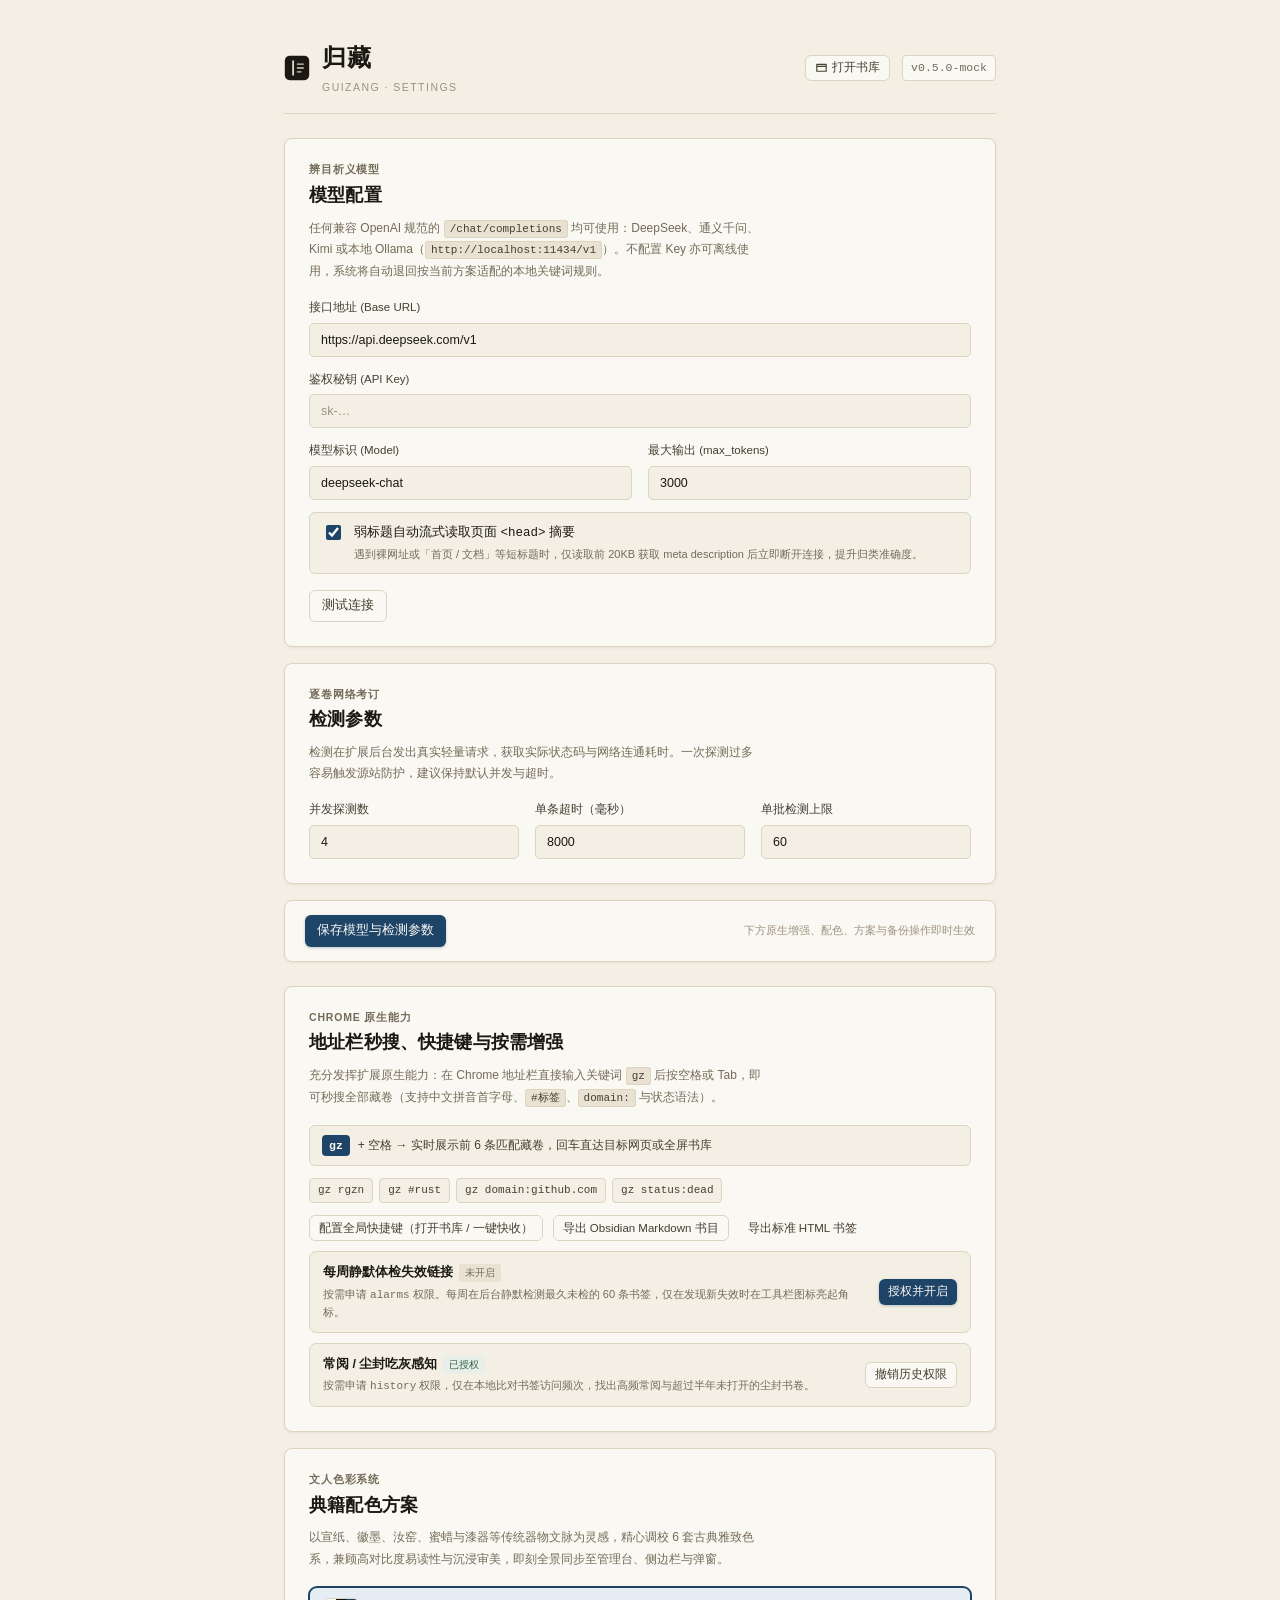
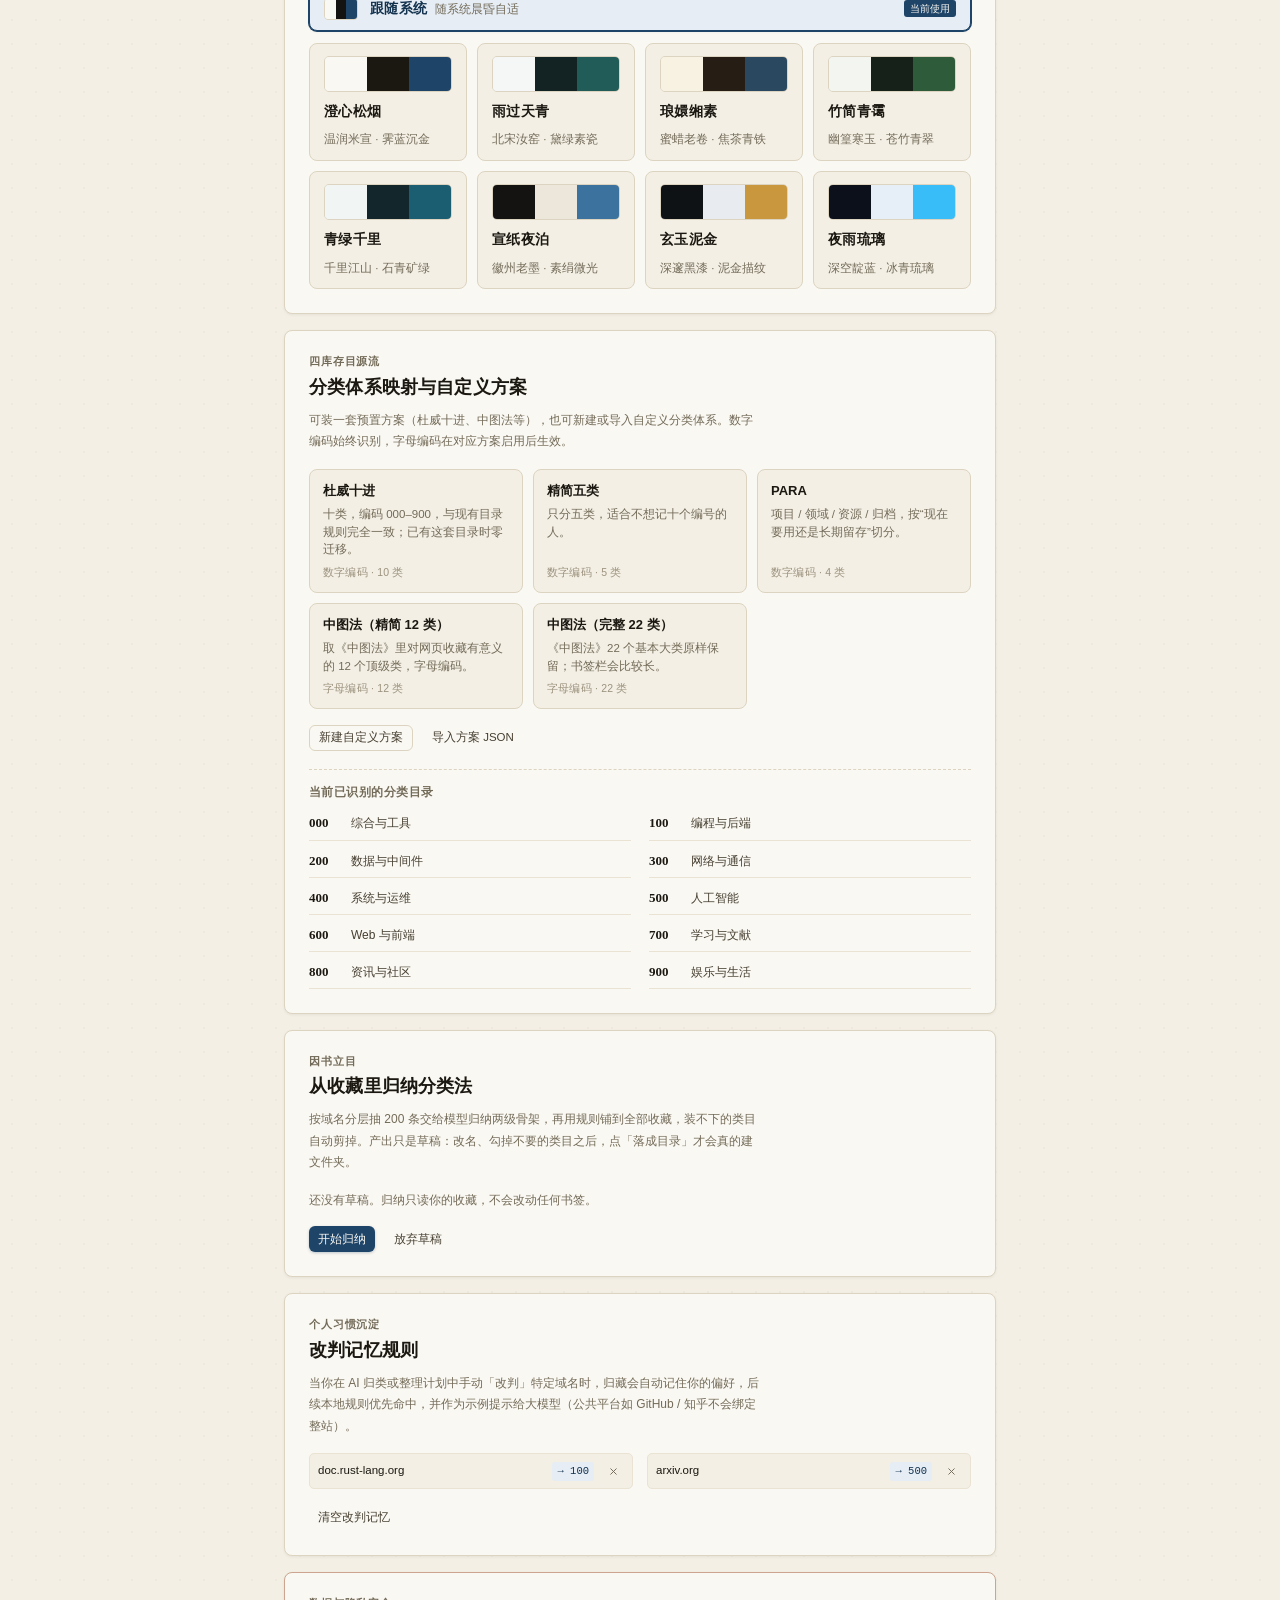
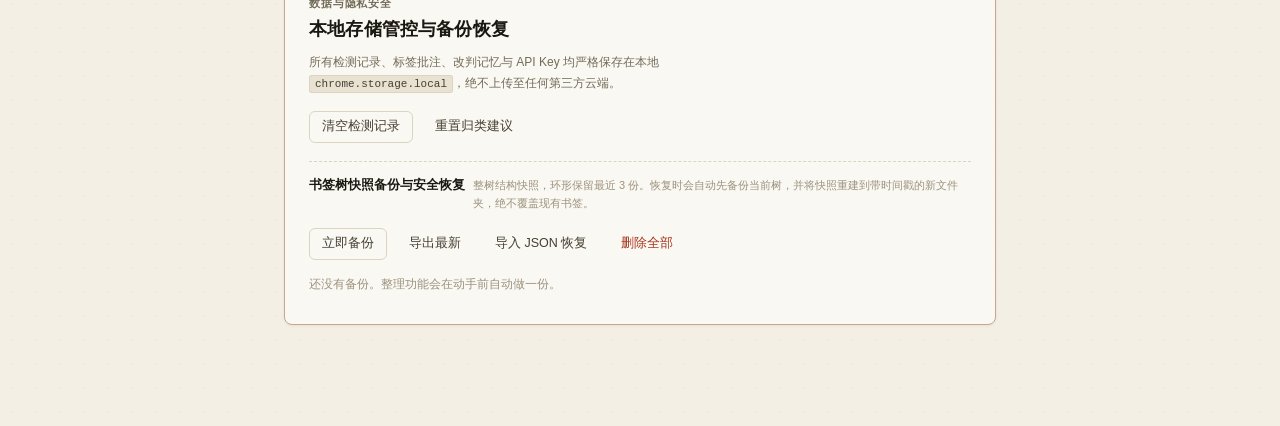
==== commit 5f2253f5: "feat(taxonomy): 设置页的分类法设计区块 新增「因书立目 · 从收藏里归纳分类法」卡片： - 状态行：草稿/已审定/已落成 + 类目数、最大深度、单条类目数、覆盖与未覆盖条数 - 草稿列" ====
--- a/ui/options.html
+++ b/ui/options.html
@@ -120,6 +120,18 @@
     </section>
 
     <section class="card">
+      <div class="card-kicker">因书立目</div>
+      <h2>从收藏里归纳分类法</h2>
+      <p class="hint">按域名分层抽 200 条交给模型归纳两级骨架，再用规则铺到全部收藏，装不下的类目自动剪掉。产出只是草稿：改名、勾掉不要的类目之后，点「落成目录」才会真的建文件夹。</p>
+      <div class="tx-status" id="txStatus"></div>
+      <div class="opt-row">
+        <button type="button" class="btn btn-primary btn-sm" id="btnTxDesign">开始归纳</button>
+        <button type="button" class="btn btn-ghost btn-sm" id="btnTxCancel" hidden>放弃草稿</button>
+      </div>
+      <div id="txBody"></div>
+    </section>
+
+    <section class="card">
       <div class="card-kicker">个人习惯沉淀</div>
       <h2>改判记忆规则</h2>
       <p class="hint">当你在 AI 归类或整理计划中手动「改判」特定域名时，归藏会自动记住你的偏好，后续本地规则优先命中，并作为示例提示给大模型（公共平台如 GitHub / 知乎不会绑定整站）。</p>
--- a/ui/app.css
+++ b/ui/app.css
@@ -1677,3 +1677,4 @@
 }
 
 
+.sg-note{ background:var(--warn-wash, #F8F3E3); border-color:var(--warn, #B98A2E); }
--- a/ui/options.css
+++ b/ui/options.css
@@ -613,3 +613,26 @@
   .learned-list{ grid-template-columns: 1fr; }
 }
 
+
+/* ── 分类法设计 ─────────────────────────────── */
+.tx-status{ font-size:12px; color:var(--ink-3); margin-top:10px; line-height:1.7; }
+.tx-status b{ color:var(--ink); font-variant-numeric:tabular-nums; }
+.tx-list{ margin-top:12px; border-top:1px solid var(--rule-soft); }
+.tx-row{
+  display:flex; align-items:center; gap:8px;
+  padding:6px 0; border-bottom:1px solid var(--rule-soft);
+}
+.tx-row.is-child{ padding-left:22px; }
+.tx-row input[type="checkbox"]{ flex:none; width:14px; height:14px; }
+.tx-code{
+  flex:none; width:38px; font-size:11px; color:var(--ink-3);
+  font-variant-numeric:tabular-nums; font-family:var(--mono, ui-monospace, monospace);
+}
+.tx-name{
+  flex:1; min-width:0; font:inherit; font-size:12.5px; color:var(--ink);
+  padding:3px 6px; border:1px solid transparent; border-radius:4px; background:transparent;
+}
+.tx-name:hover{ border-color:var(--rule); }
+.tx-name:focus{ outline:none; border-color:var(--brand); background:var(--paper-0); }
+.tx-count{ flex:none; font-size:11px; color:var(--ink-4); font-variant-numeric:tabular-nums; }
+.tx-actions{ margin-top:12px; }
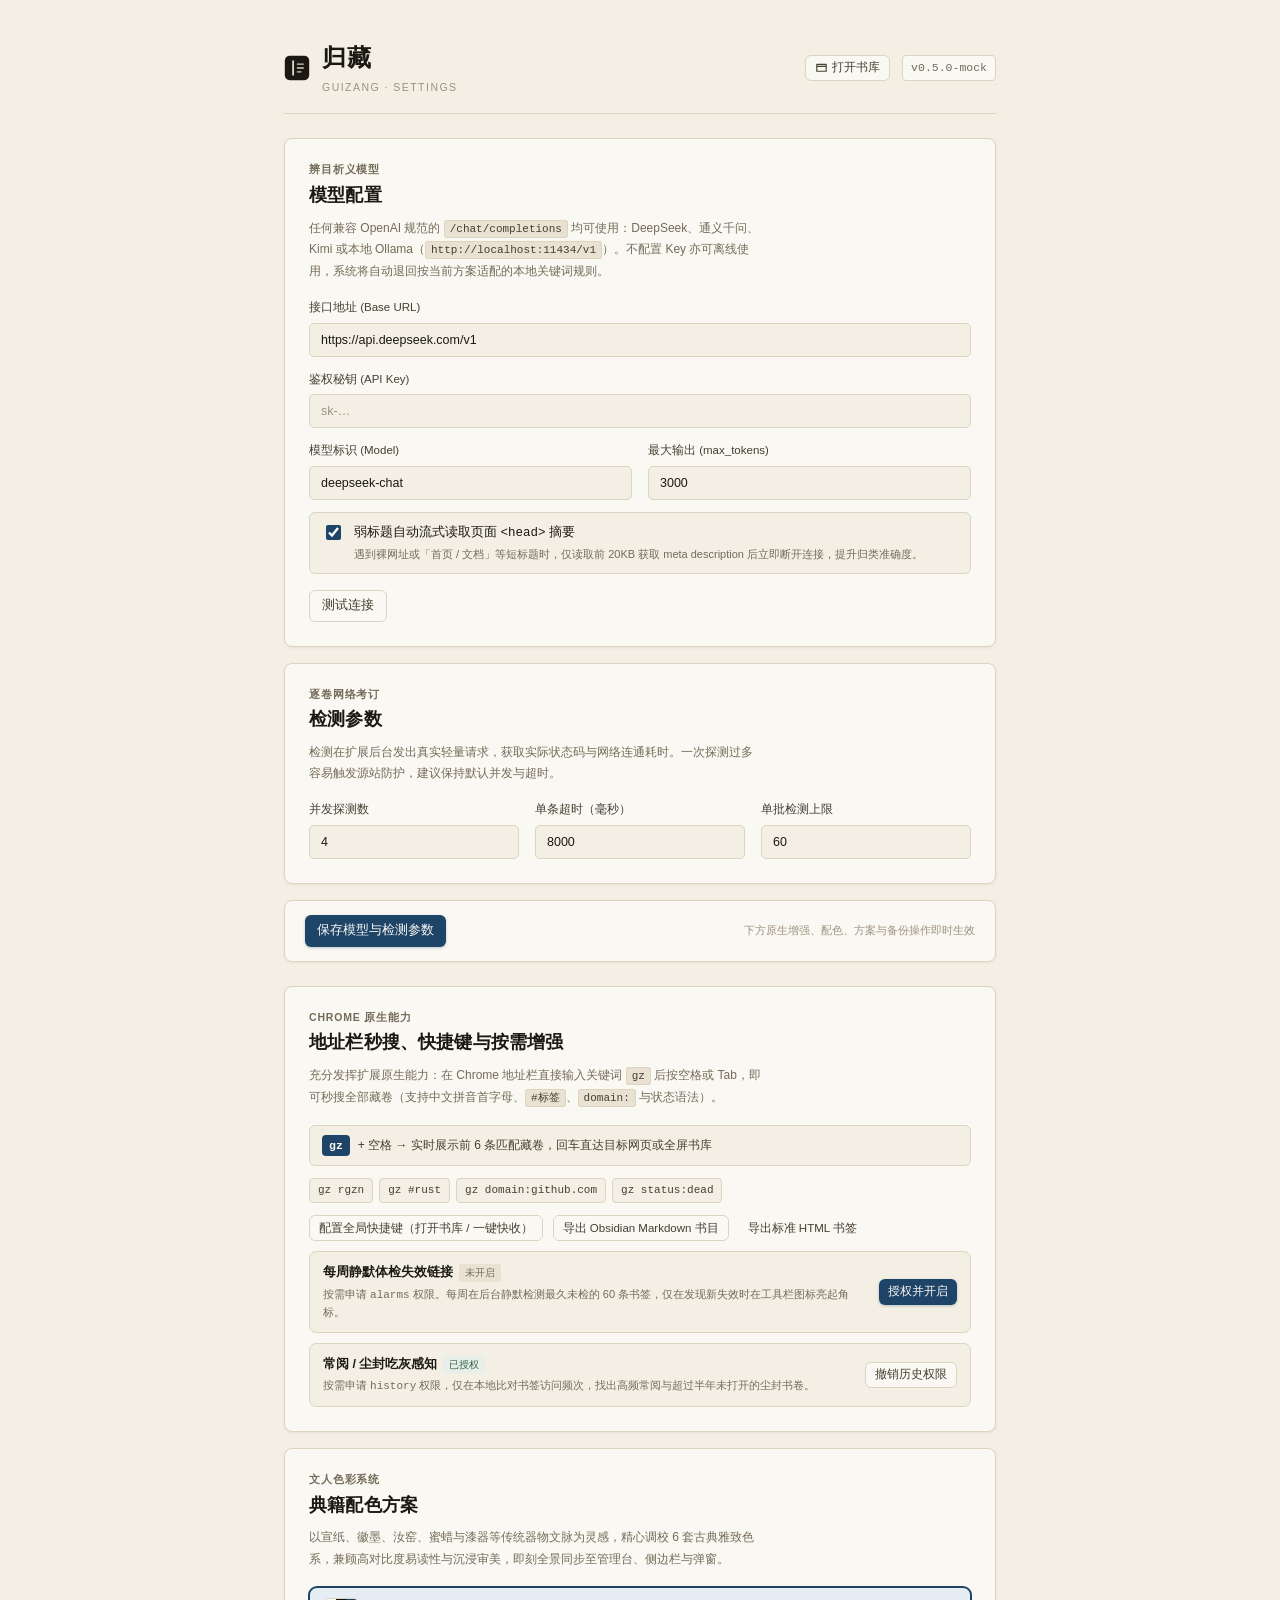
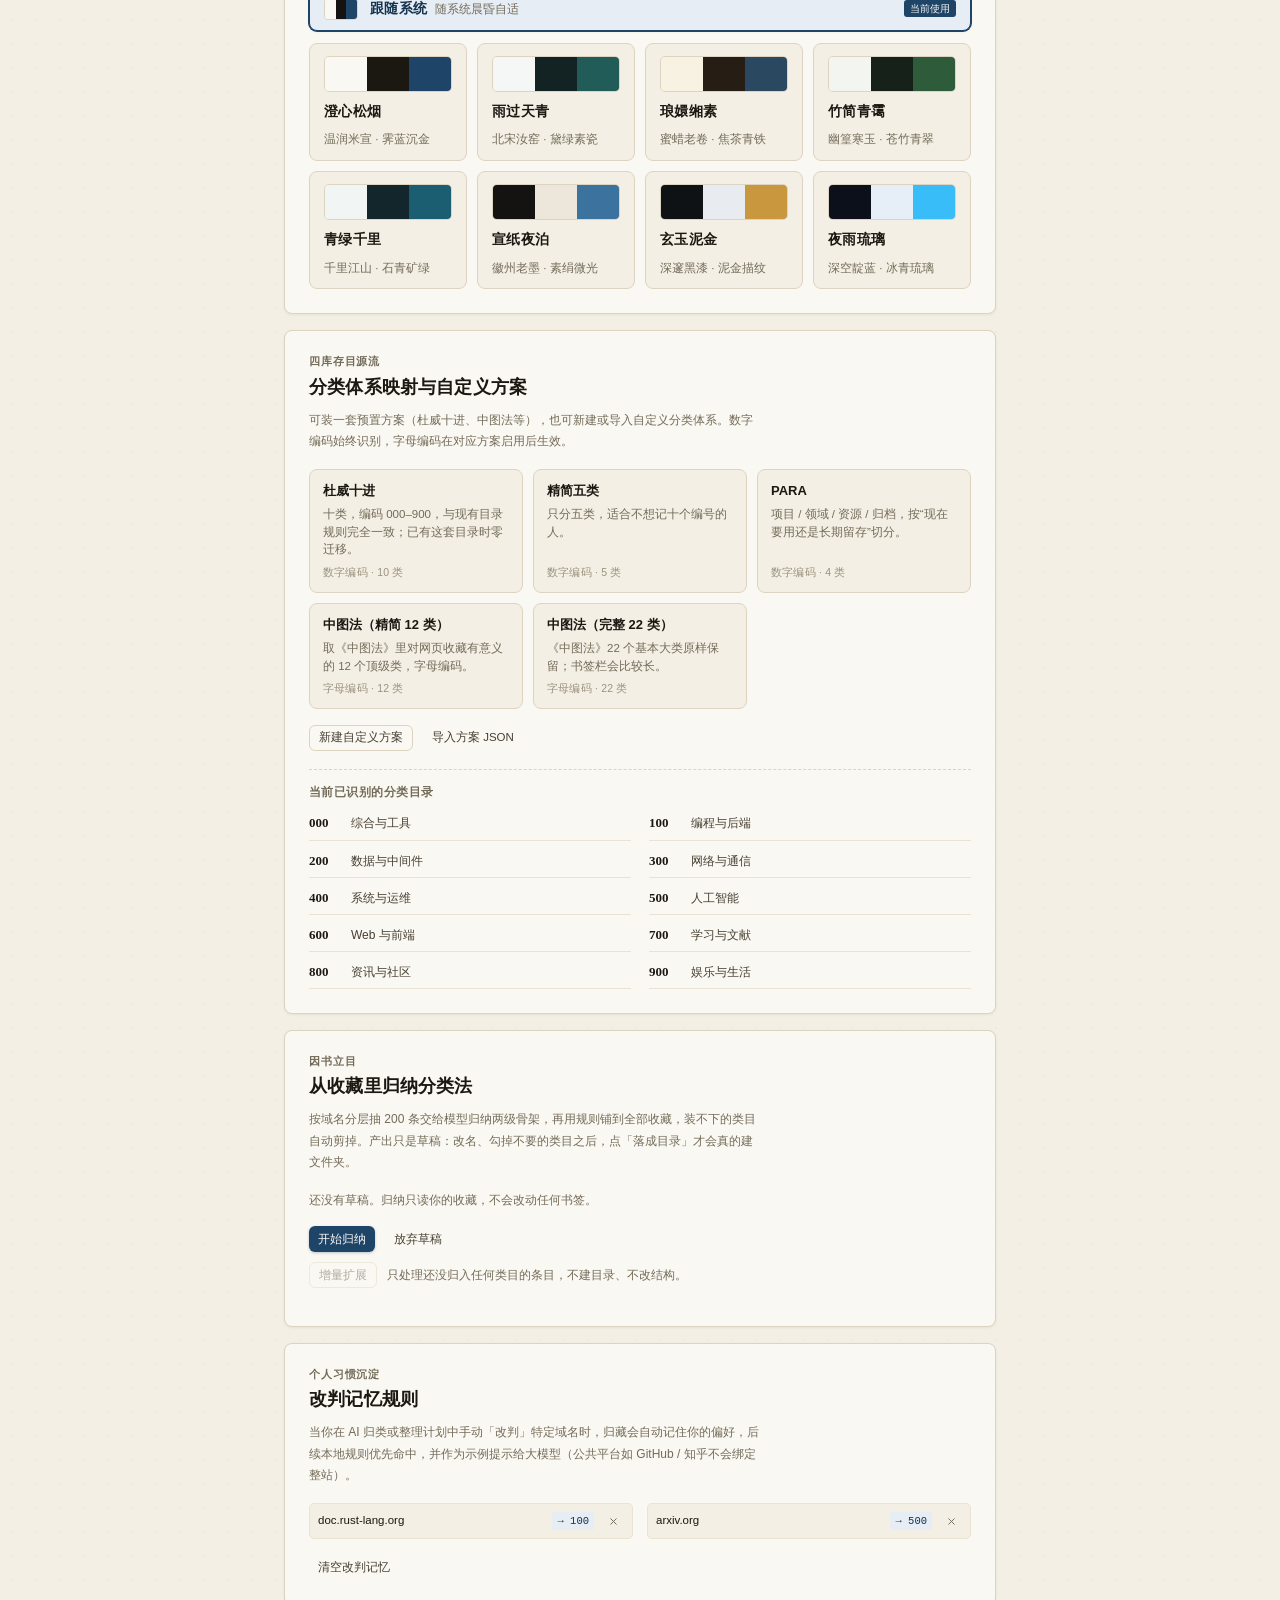
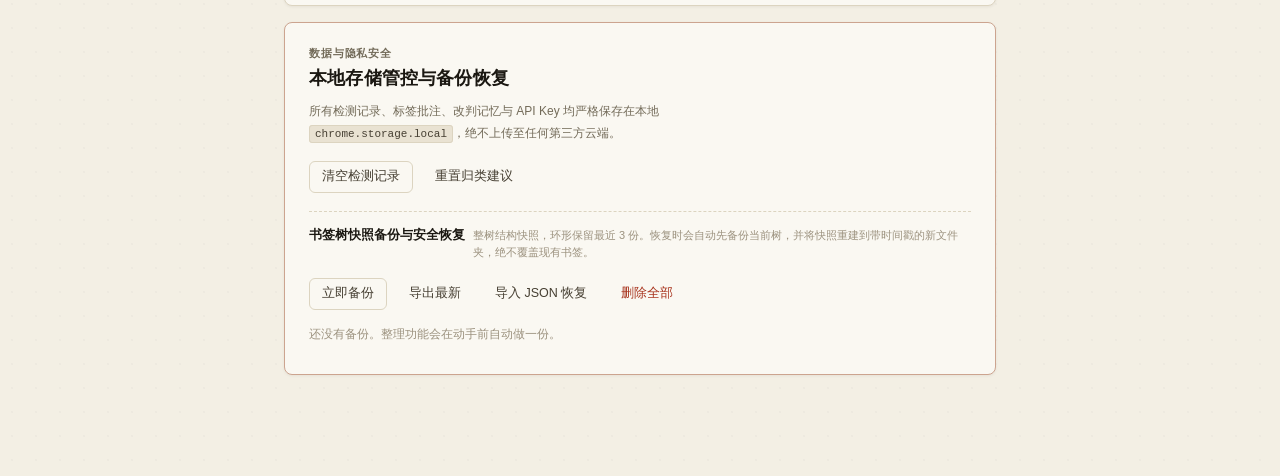
==== commit ec1a3187: "feat(taxonomy): 设置页接上增量扩展 + 覆盖率只用一套口径 设置页： - 分类法卡片加「增量扩展」按钮，点完回显「归入 N 条，新增 M 条建议，仍未覆盖 K 条」 - 建议清单按站点" ====
--- a/ui/options.html
+++ b/ui/options.html
@@ -129,6 +129,11 @@
         <button type="button" class="btn btn-ghost btn-sm" id="btnTxCancel" hidden>放弃草稿</button>
       </div>
       <div id="txBody"></div>
+      <div class="opt-row tx-extend-row">
+        <button type="button" class="btn btn-line btn-sm" id="btnTxExtend">增量扩展</button>
+        <span class="hint" id="txExtendMsg">只处理还没归入任何类目的条目，不建目录、不改结构。</span>
+      </div>
+      <div id="txProposals"></div>
     </section>
 
     <section class="card">
--- a/ui/options.css
+++ b/ui/options.css
@@ -636,3 +636,9 @@
 .tx-name:focus{ outline:none; border-color:var(--brand); background:var(--paper-0); }
 .tx-count{ flex:none; font-size:11px; color:var(--ink-4); font-variant-numeric:tabular-nums; }
 .tx-actions{ margin-top:12px; }
+.tx-extend-row{ margin-top:10px; align-items:baseline; }
+.tx-props{ margin-top:10px; border-top:1px dashed var(--rule); padding-top:10px; }
+.tx-prop{ display:flex; align-items:baseline; gap:8px; padding:5px 0; font-size:12px; }
+.tx-prop input[type="checkbox"]{ width:14px; height:14px; flex:none; }
+.tx-prop-name{ font-weight:600; color:var(--ink); min-width:72px; }
+.tx-prop-meta{ color:var(--ink-3); font-size:11.5px; }
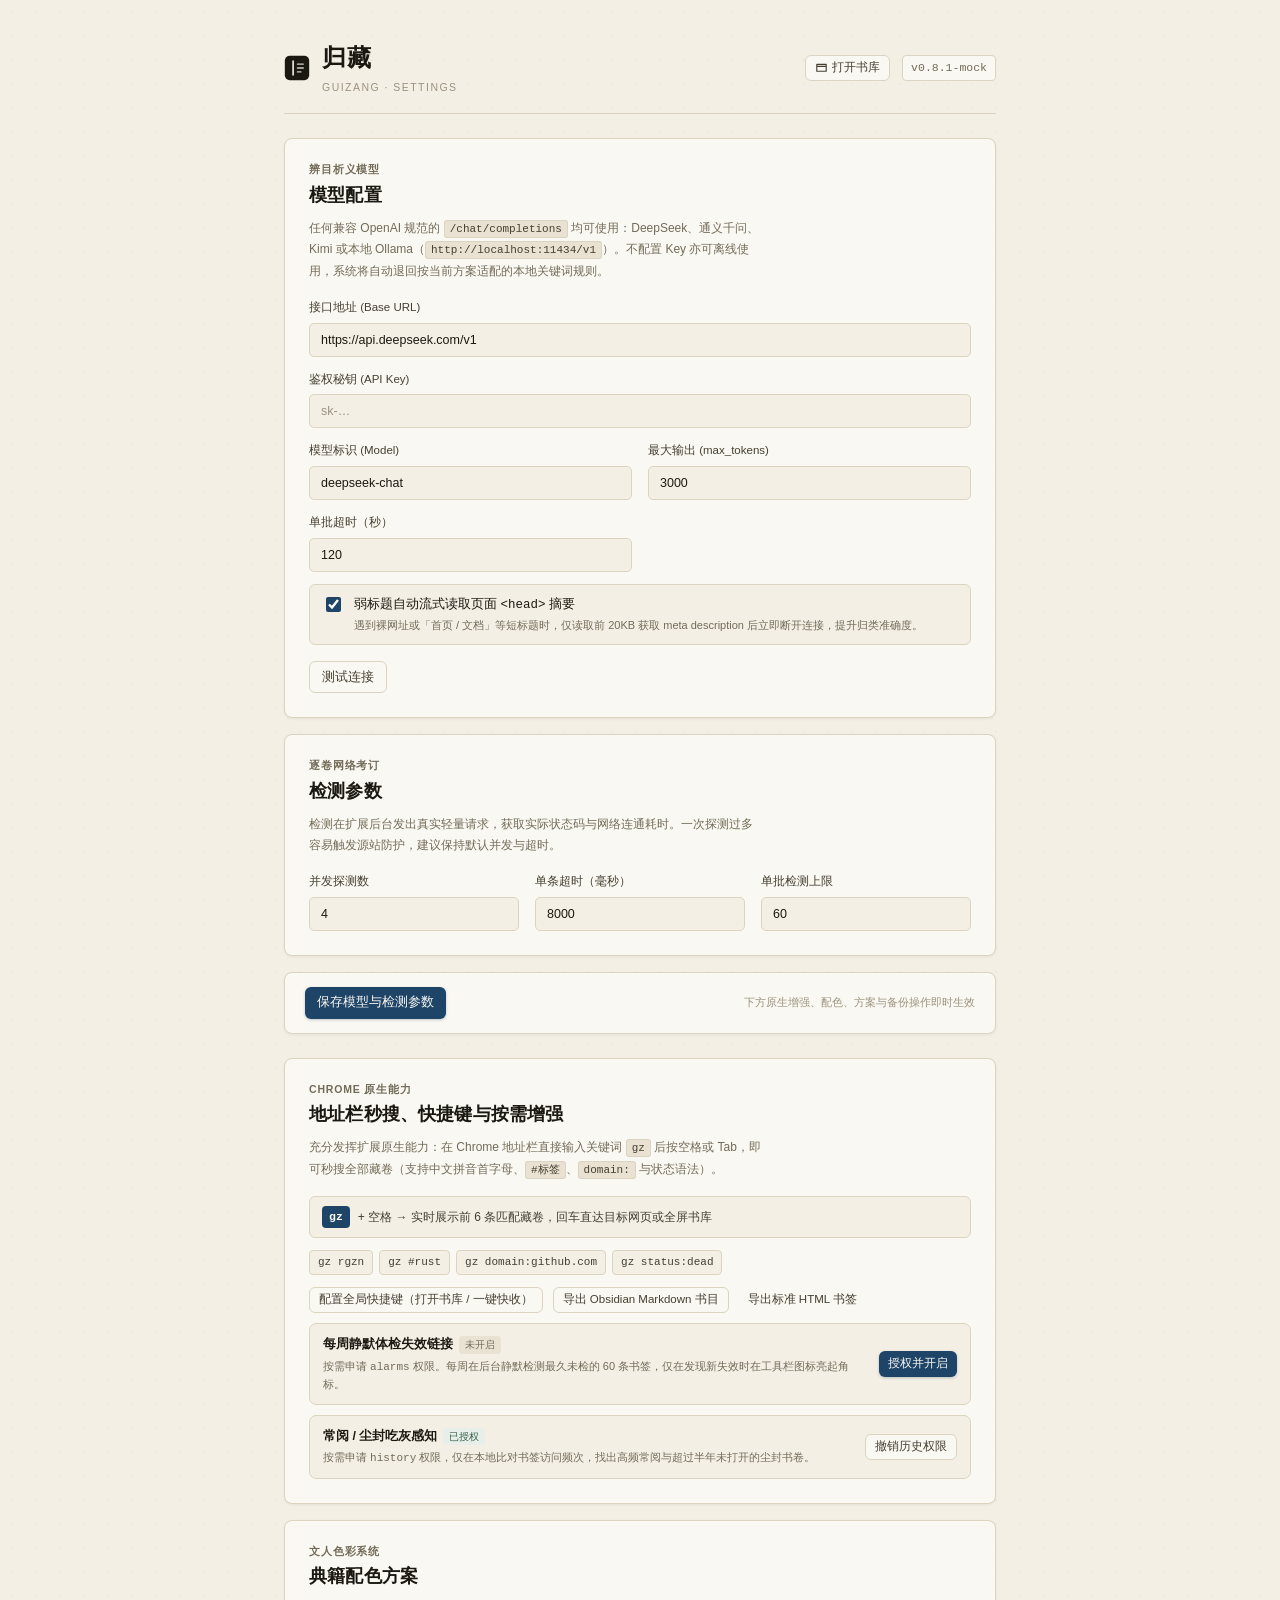
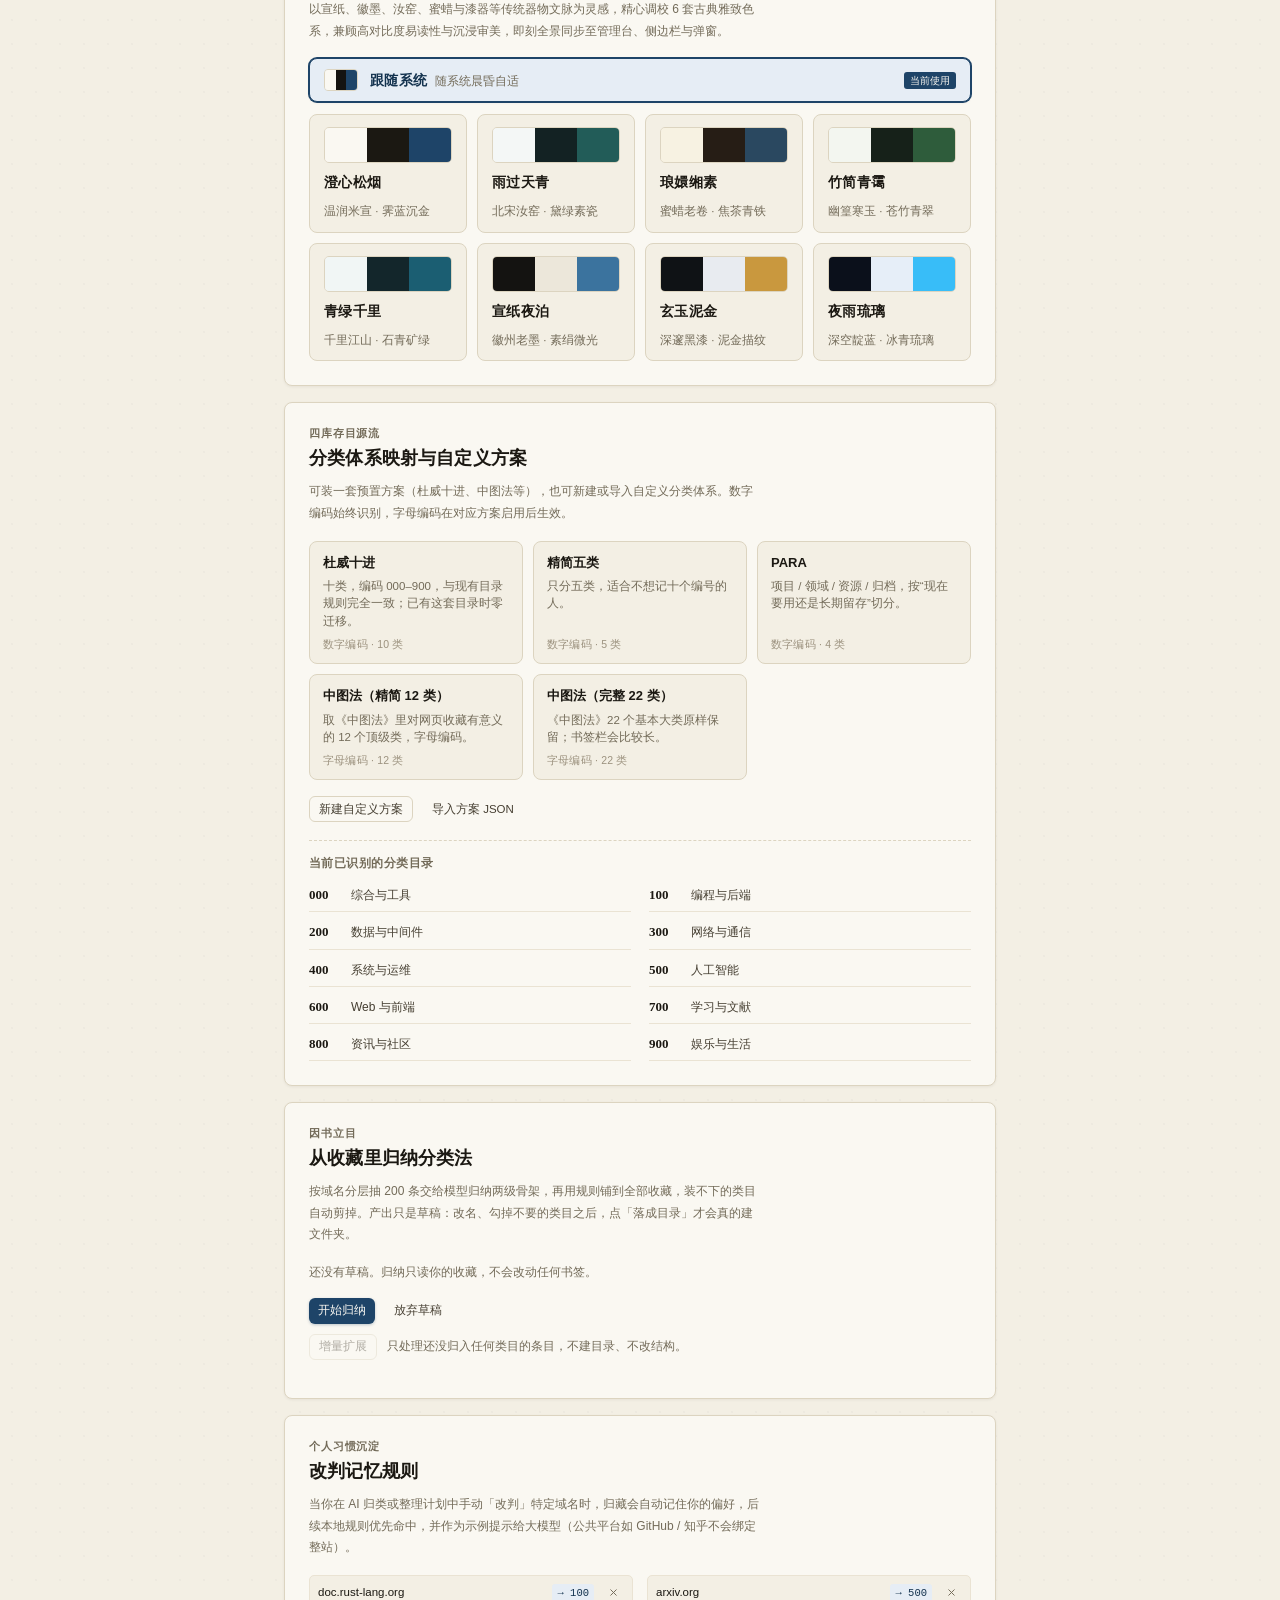
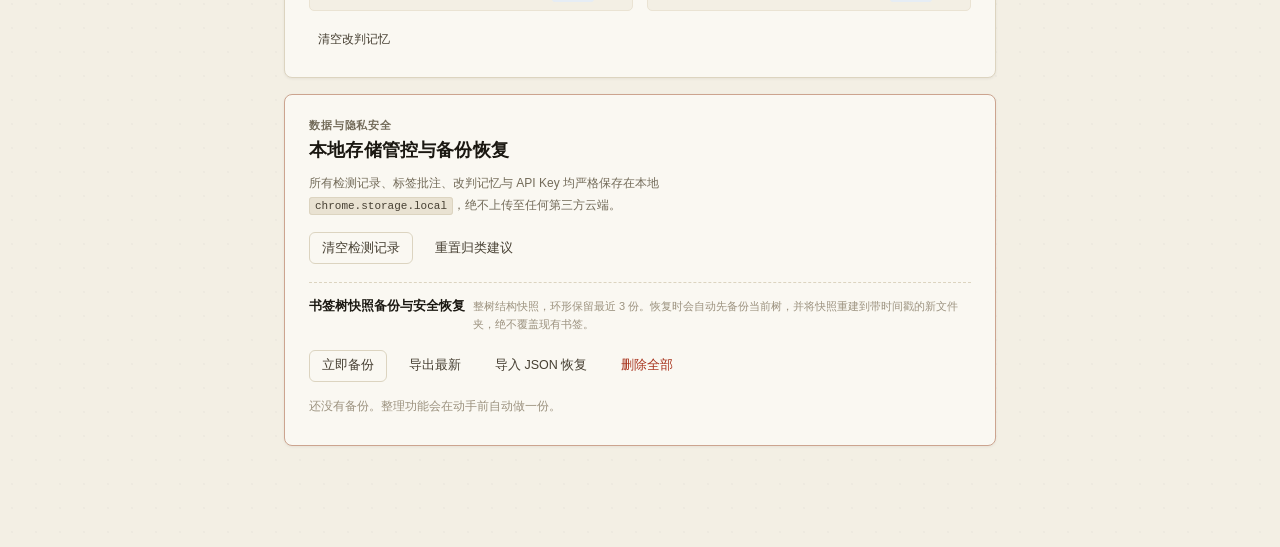
==== commit 7e7aa220: "fix(llm): 模型批处理改用可配超时，单批失败不再丢掉已跑完的结果 用户反馈：点「为当前视图生成建议」跑到一半提示「连不上模型服务：signal is aborted without reaso" ====
--- a/ui/options.html
+++ b/ui/options.html
@@ -25,6 +25,8 @@
             <input name="model" spellcheck="false" placeholder="deepseek-chat" /></label>
           <label class="field"><span>最大输出 (max_tokens)</span>
             <input name="maxTokens" type="number" min="200" step="100" /></label>
+          <label class="field"><span>单批超时（秒）</span>
+            <input name="modelTimeout" type="number" min="20" step="10" /></label>
         </div>
         <label class="opt-toggle">
           <input type="checkbox" name="fetchHeadOnAi" />
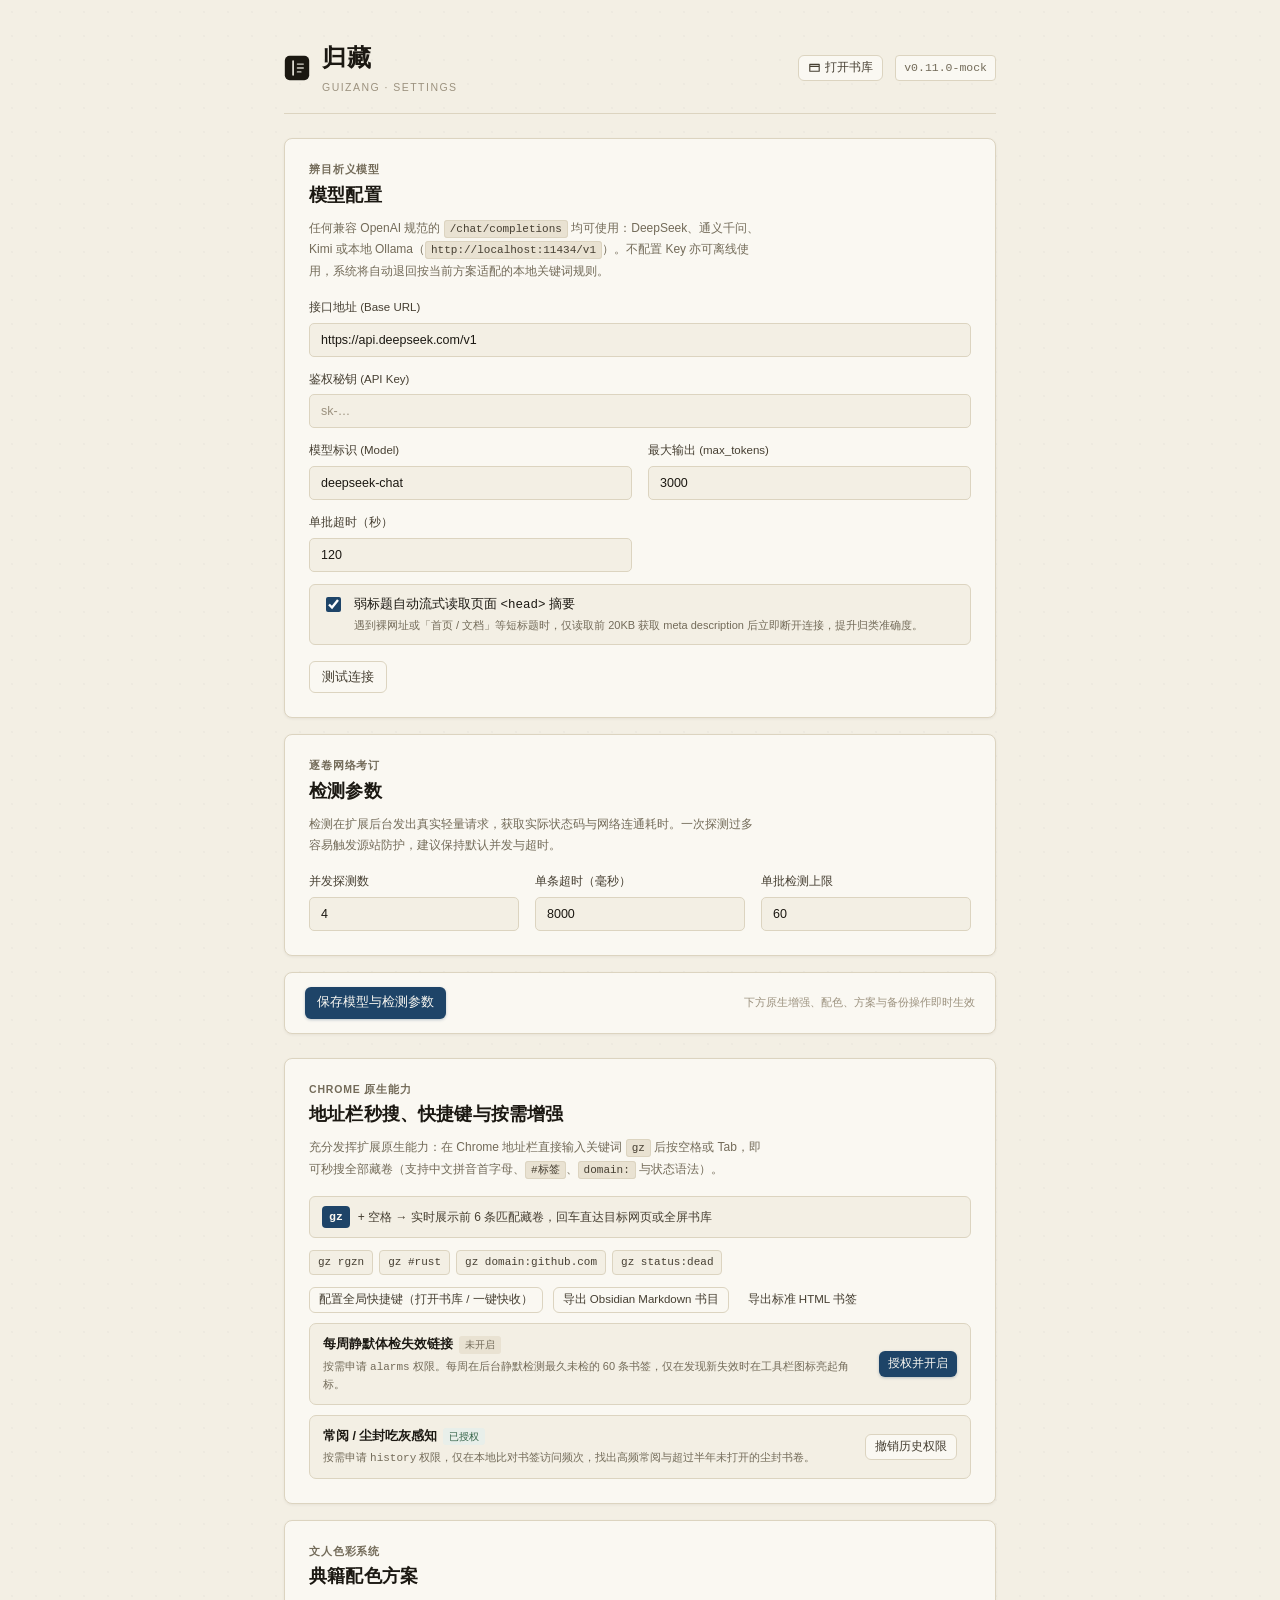
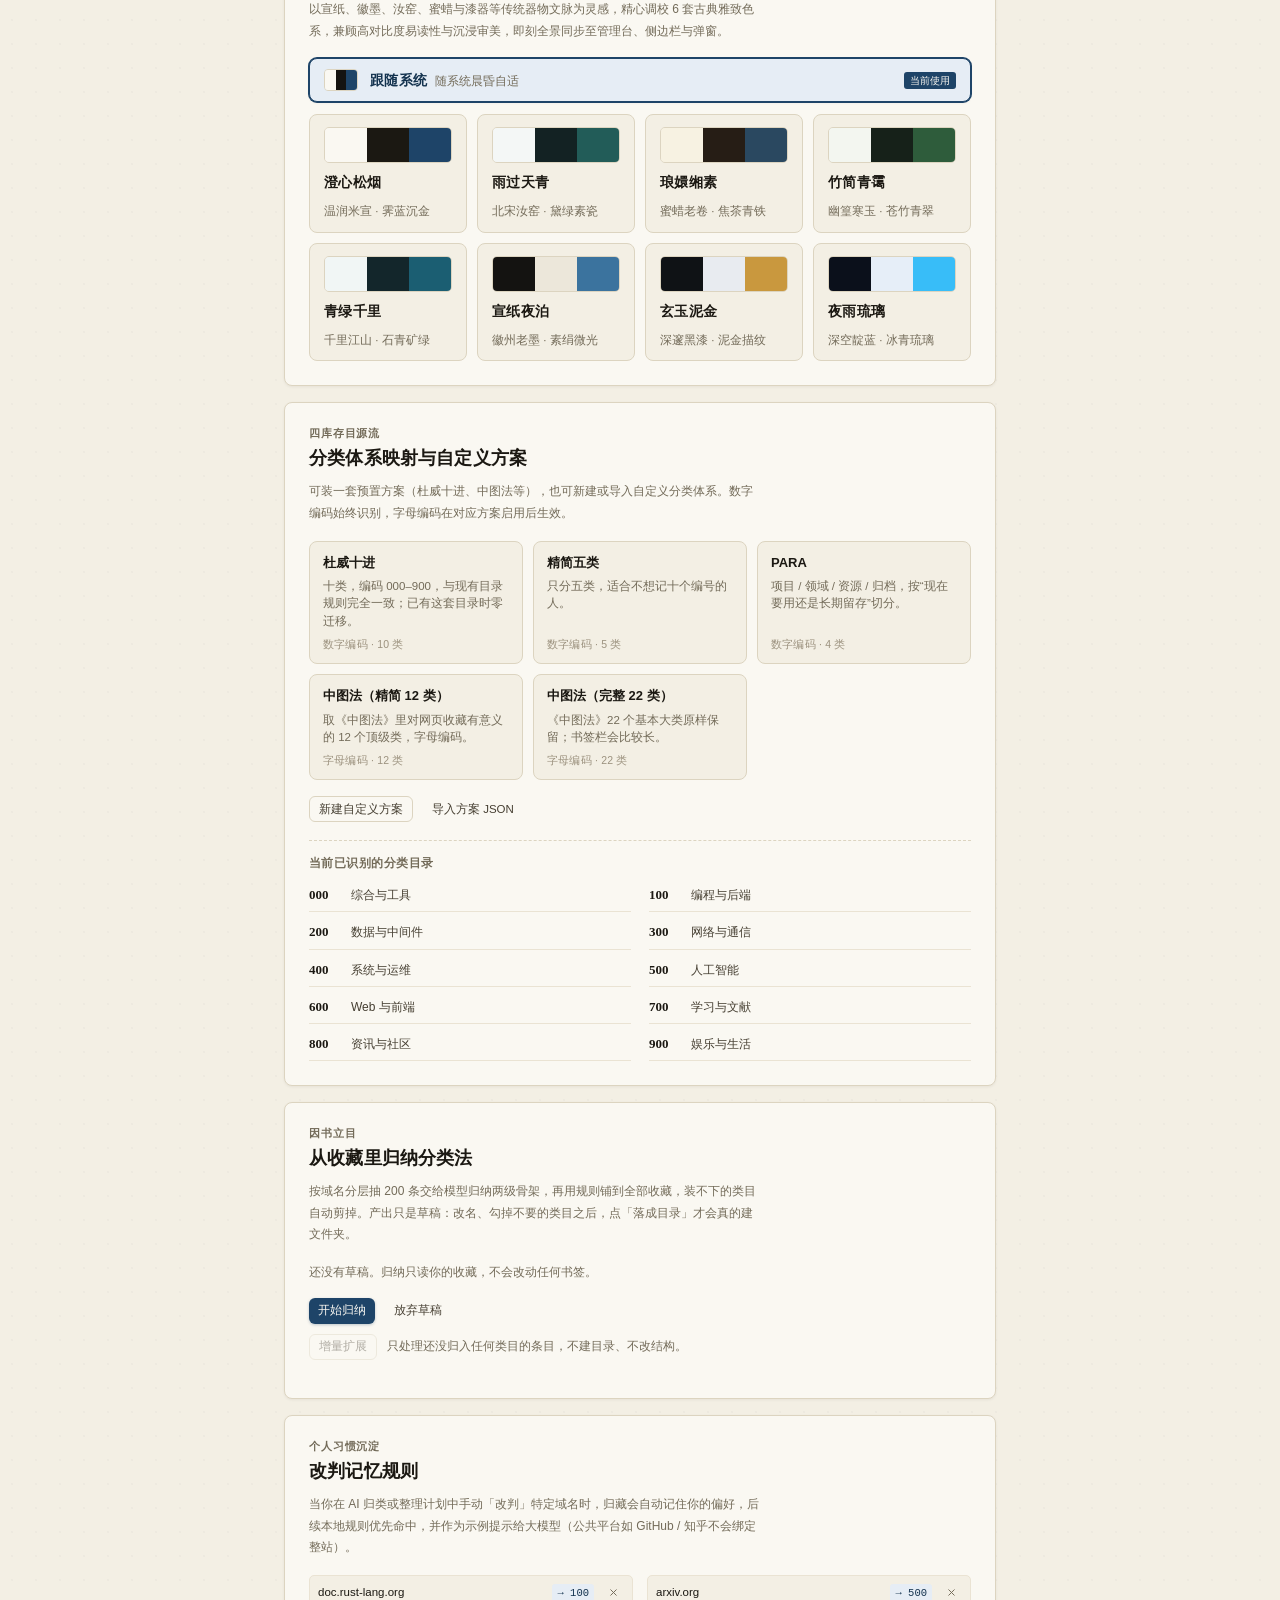
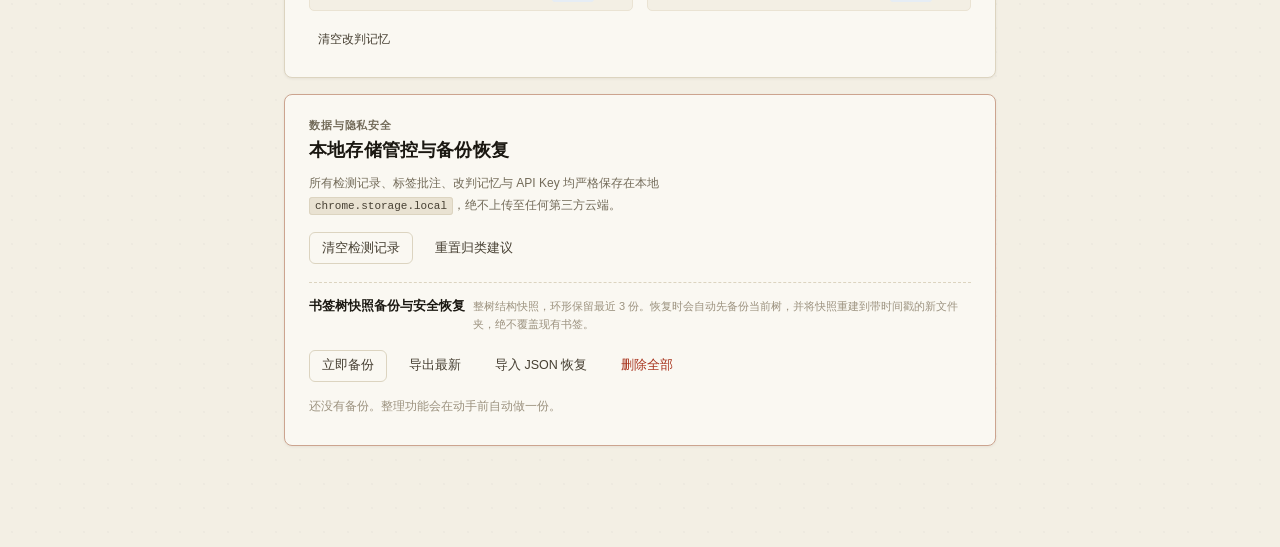
==== commit c65d0330: "feat(scheme): 自定义方案支持一层二级（行首缩进） 用户问整理为什么不生二级目录。查下来：预设方案全是扁平，自定义方案也不支持父子 （输入格式只有「编码 名称 | 说明」，sanitize" ====
--- a/ui/options.html
+++ b/ui/options.html
@@ -109,8 +109,9 @@
           <label class="field"><span>简短说明</span>
             <input id="customSchemeDesc" placeholder="给谁用、如何划分" /></label>
         </div>
-        <div class="hint" style="margin:10px 0 4px">每行一条类目，格式：<code>编码 名称 | 给模型看的说明</code>（编码支持 1–3 位数字或字母）</div>
-        <textarea class="custom-textarea" id="customSchemeLines" spellcheck="false" placeholder="100 工程架构 | 后端、分布式、数据库&#10;200 人工智能 | 大模型、Agent、论文&#10;300 产品设计 | 交互、视觉、工具"></textarea>
+        <div class="hint" style="margin:10px 0 4px">每行一条类目，格式：<code>编码 名称 | 给模型看的说明</code>（编码支持 1–3 位数字或字母）。<br>
+          <b>行首缩进 = 二级类目</b>，挂在上一条一级类目下；二级编码用「父首位 + 10n」，例如 <code>110</code>、<code>120</code>，每个父类最多 9 个。</div>
+        <textarea class="custom-textarea" id="customSchemeLines" spellcheck="false" placeholder="100 工程架构 | 后端、分布式、数据库&#10;  110 Java | JVM、并发、框架&#10;  120 数据库 | SQL、索引、存储&#10;200 人工智能 | 大模型、Agent、论文&#10;300 产品设计 | 交互、视觉、工具"></textarea>
         <div class="opt-row">
           <button type="button" class="btn btn-primary btn-sm" id="btnSaveCustom">保存方案</button>
           <button type="button" class="btn btn-ghost btn-sm" id="btnCancelCustom">取消</button>
--- a/ui/app.css
+++ b/ui/app.css
@@ -1678,3 +1678,8 @@
 
 
 .sg-note{ background:var(--warn-wash, #F8F3E3); border-color:var(--warn, #B98A2E); }
+
+/* 整理：每轮条数（分段小按钮） */
+.plan-limit{ display:flex; align-items:center; gap:6px; margin:12px 0 6px; flex-wrap:wrap; }
+.plan-limit-label{ font-size:11px; color:var(--ink-3); letter-spacing:.04em; }
+.plan-limit .seg-tab{ padding:4px 10px; font-size:11.5px; }
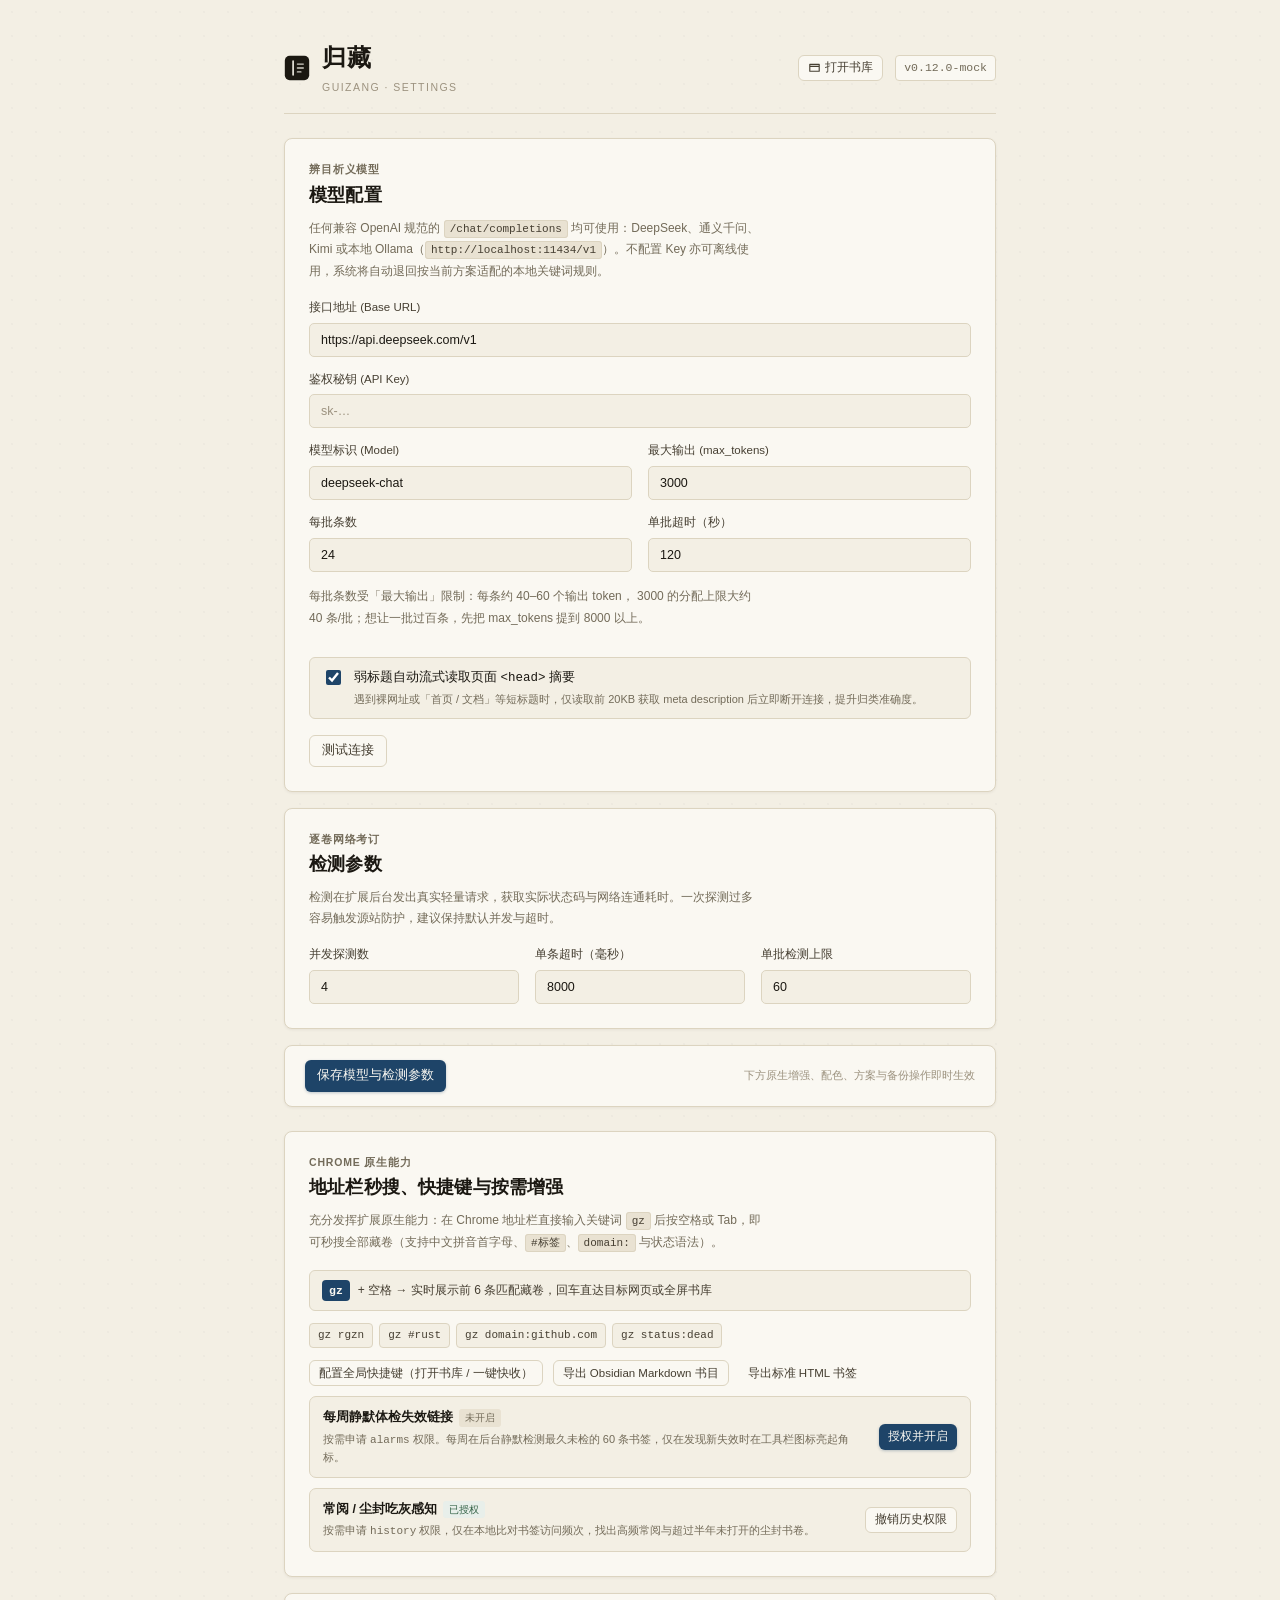
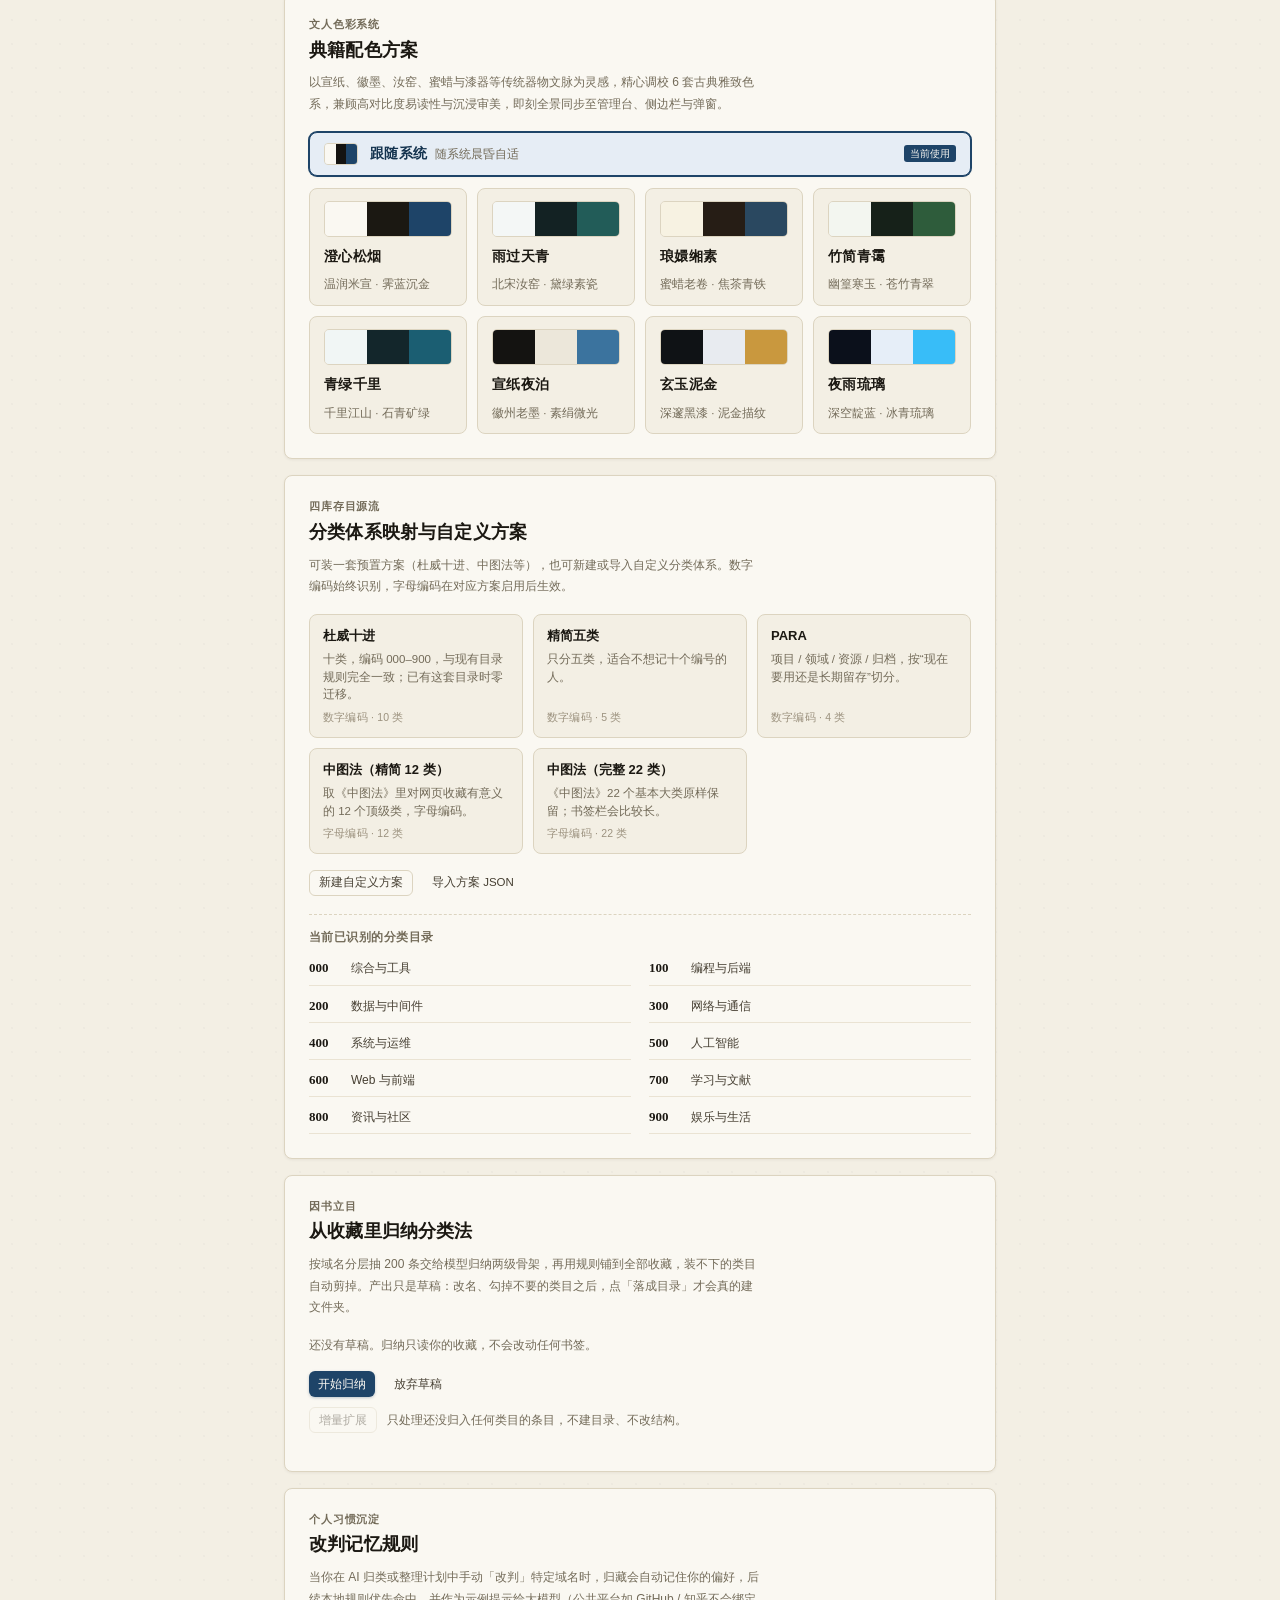
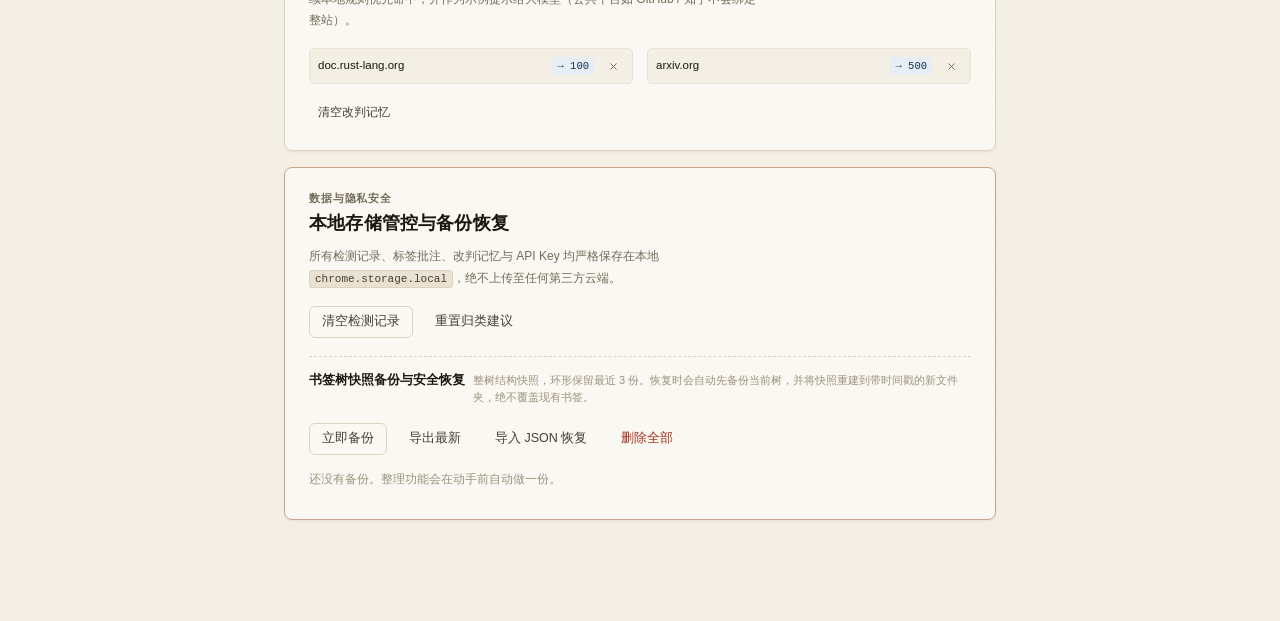
==== commit 2924e408: "feat(llm): 每批条数可配置（4–200，默认 24） 用户问批次能不能设，说模型上下文不止 20 条。可以，但要和 max_tokens 对齐：  - DEFAULT_SETTINGS.mo" ====
--- a/ui/options.html
+++ b/ui/options.html
@@ -25,8 +25,12 @@
             <input name="model" spellcheck="false" placeholder="deepseek-chat" /></label>
           <label class="field"><span>最大输出 (max_tokens)</span>
             <input name="maxTokens" type="number" min="200" step="100" /></label>
+          <label class="field"><span>每批条数</span>
+            <input name="modelBatch" type="number" min="4" max="200" step="4" /></label>
           <label class="field"><span>单批超时（秒）</span>
             <input name="modelTimeout" type="number" min="20" step="10" /></label>
+          <div class="hint" style="grid-column:1/-1">每批条数受「最大输出」限制：每条约 40–60 个输出 token，
+            3000 的分配上限大约 40 条/批；想让一批过百条，先把 max_tokens 提到 8000 以上。</div>
         </div>
         <label class="opt-toggle">
           <input type="checkbox" name="fetchHeadOnAi" />
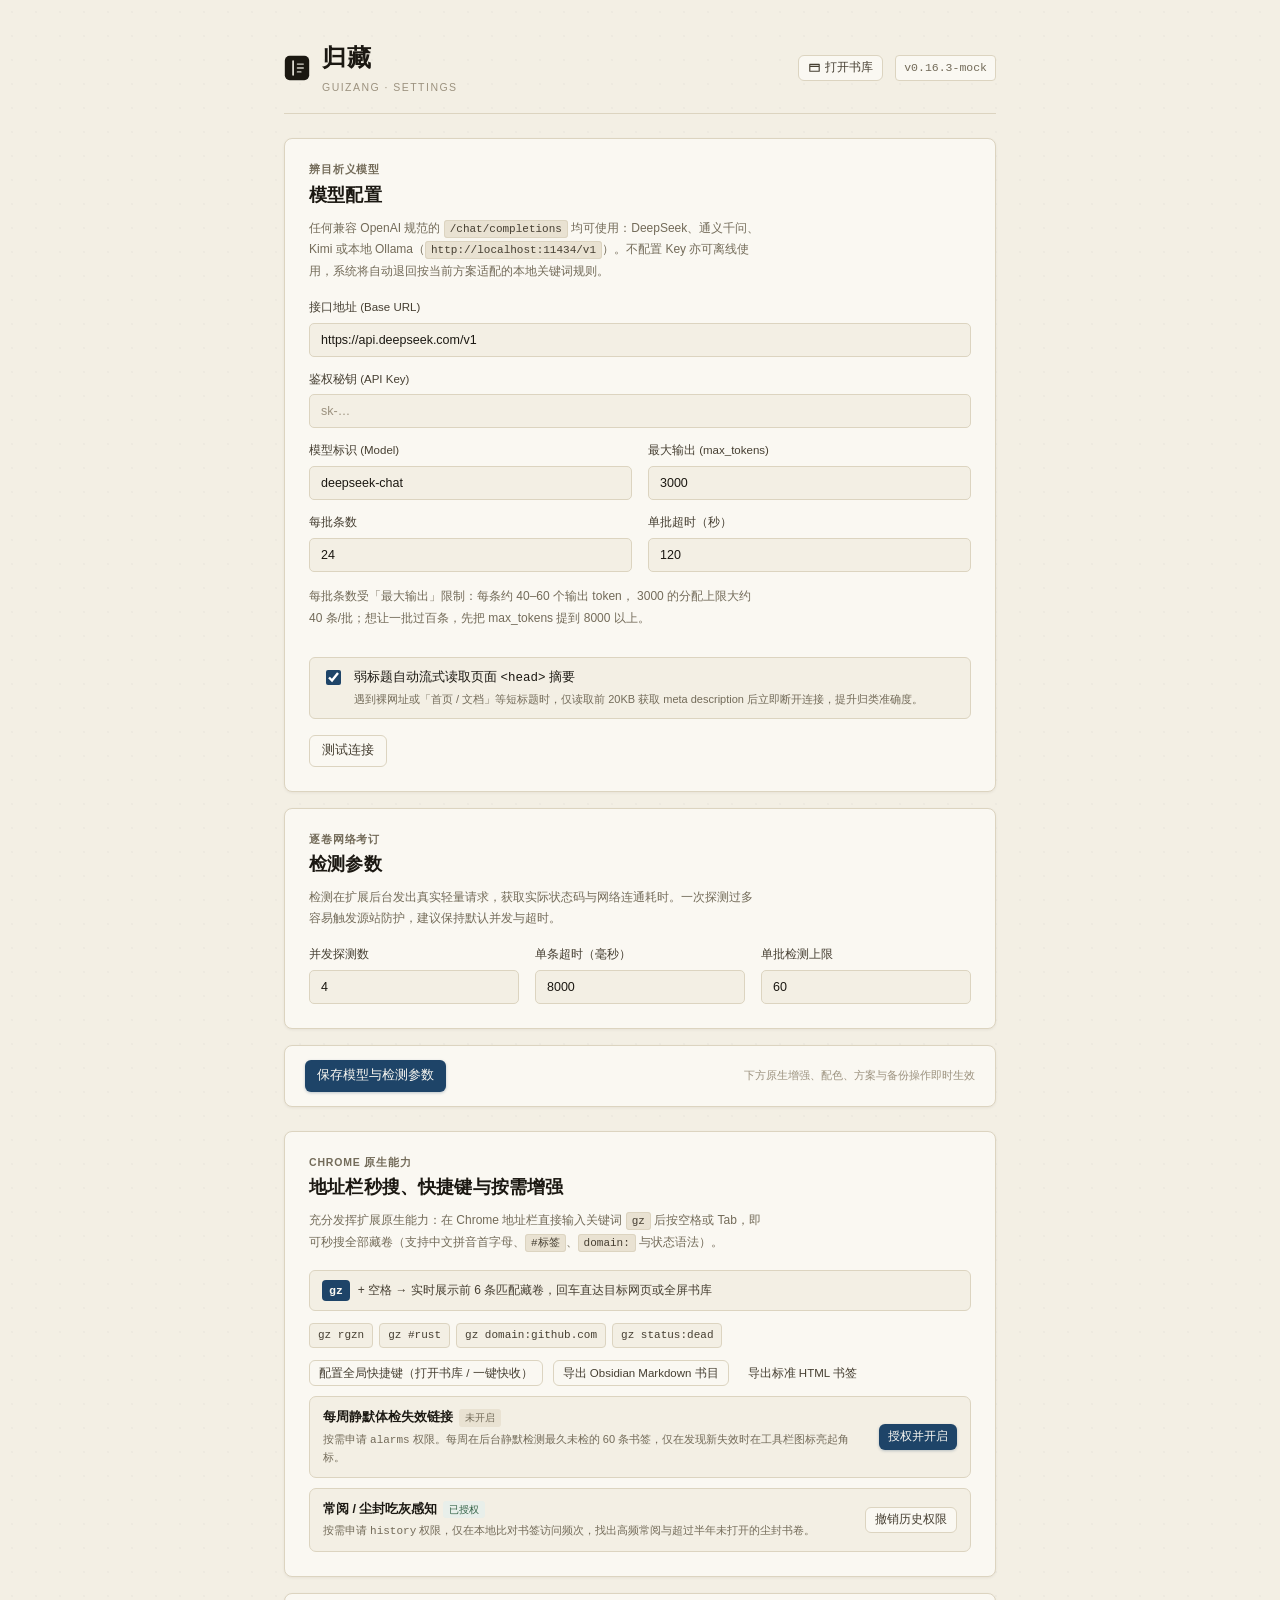
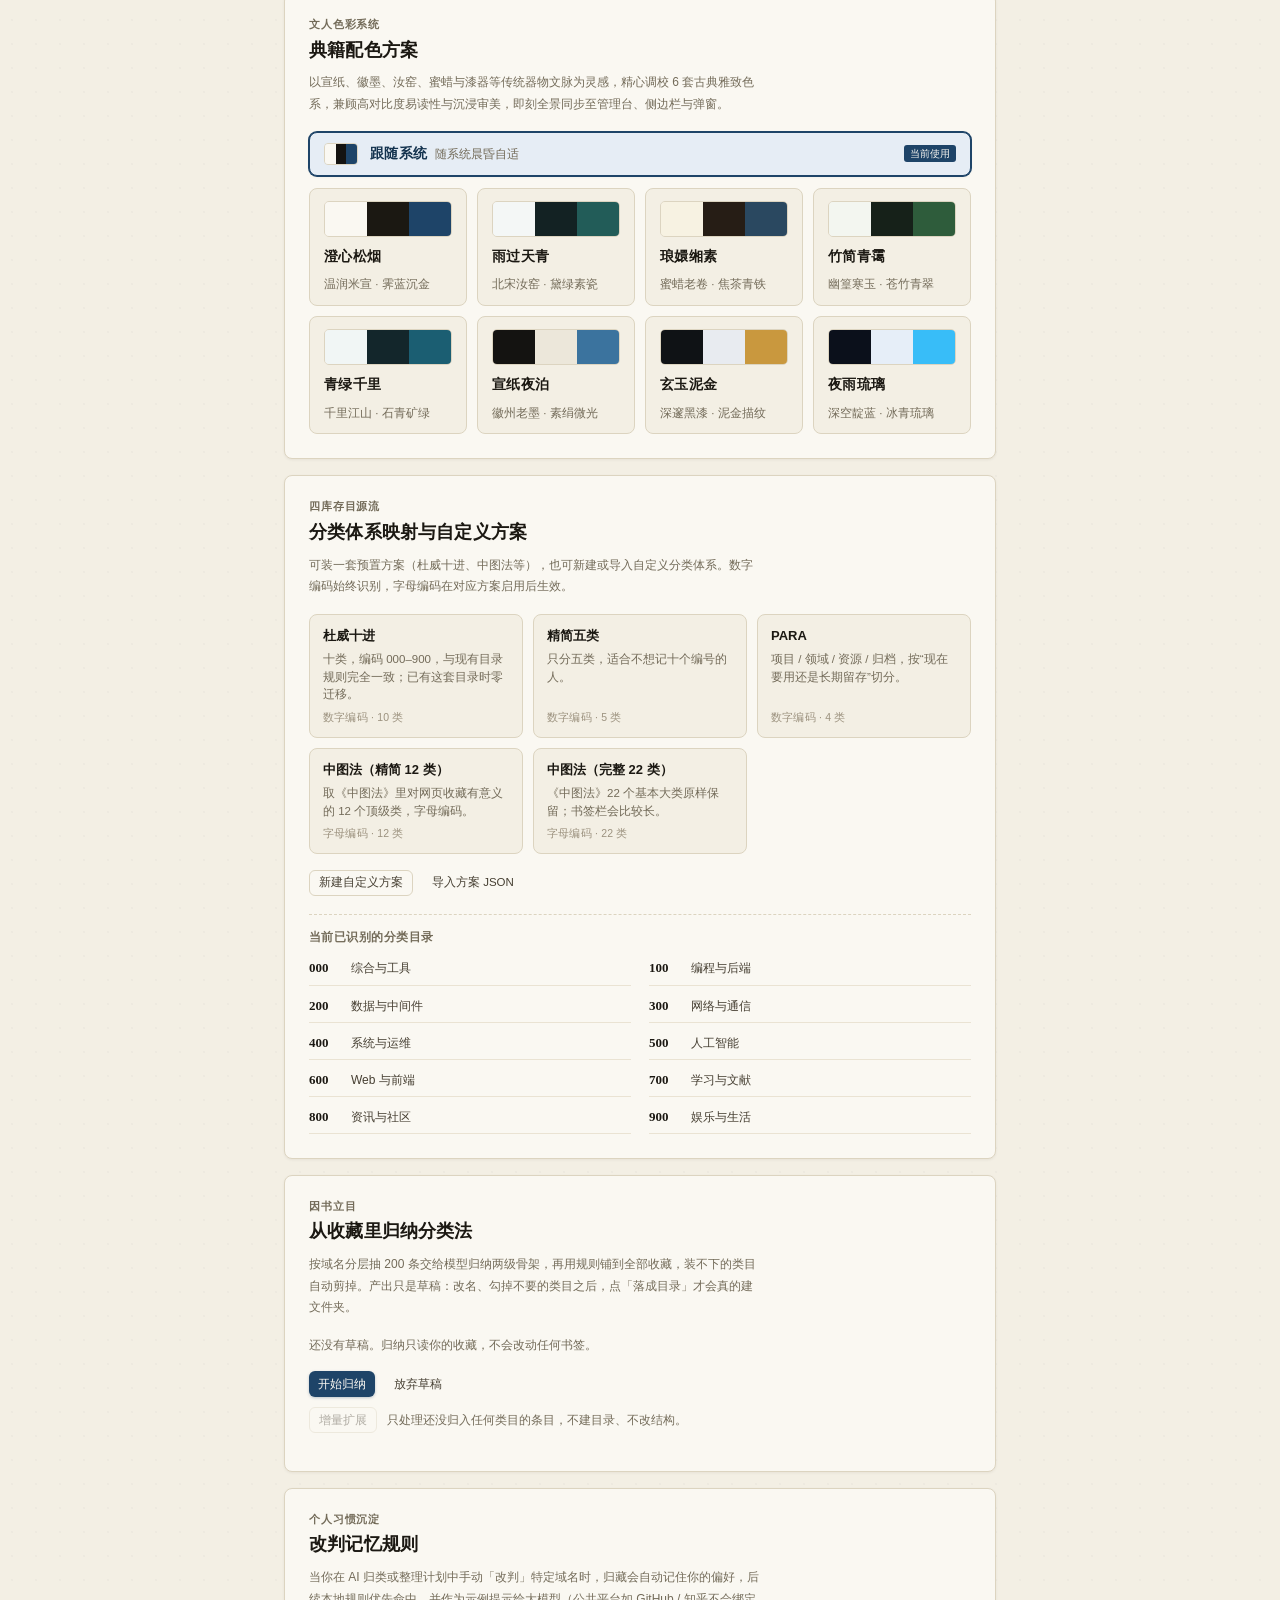
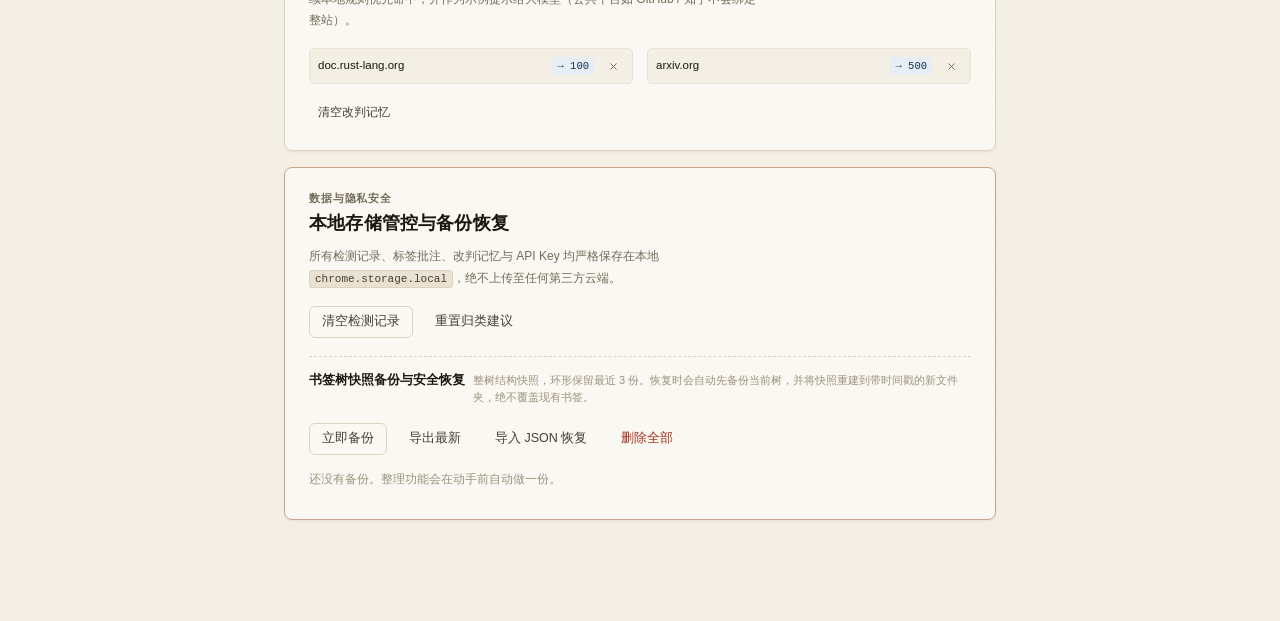
==== commit 567bed0b: "fix(llm): Base URL 只填域名时自动补 /v1，404 直接提示改地址（0.16.3） 用户配置 https://api.siliconflow.cn（缺 /v1），代码拼成 http" ====
--- a/ui/options.html
+++ b/ui/options.html
@@ -18,7 +18,7 @@
         <p class="hint">任何兼容 OpenAI 规范的 <code>/chat/completions</code> 均可使用：DeepSeek、通义千问、Kimi 或本地 Ollama（<code>http://localhost:11434/v1</code>）。不配置 Key 亦可离线使用，系统将自动退回按当前方案适配的本地关键词规则。</p>
         <div class="grid">
           <label class="field wide"><span>接口地址 (Base URL)</span>
-            <input name="baseUrl" spellcheck="false" placeholder="https://api.deepseek.com/v1" /></label>
+            <input name="baseUrl" spellcheck="false" placeholder="https://api.deepseek.com/v1（多数服务需要 /v1 结尾，只填域名会自动补）" /></label>
           <label class="field wide"><span>鉴权秘钥 (API Key)</span>
             <input name="apiKey" type="password" spellcheck="false" placeholder="sk-…" autocomplete="off" /></label>
           <label class="field"><span>模型标识 (Model)</span>
--- a/ui/app.css
+++ b/ui/app.css
@@ -1683,3 +1683,15 @@
 .plan-limit{ display:flex; align-items:center; gap:6px; margin:12px 0 6px; flex-wrap:wrap; }
 .plan-limit-label{ font-size:11px; color:var(--ink-3); letter-spacing:.04em; }
 .plan-limit .seg-tab{ padding:4px 10px; font-size:11.5px; }
+
+/* 整理计划：二级小标题 */
+.plan-sub-head{ display:flex; gap:8px; align-items:baseline; margin:10px 0 4px; padding-left:10px;
+  font-size:11.5px; color:var(--ink-3); border-left:2px solid var(--rule); }
+.plan-sub-head span{ font-variant-numeric:tabular-nums; color:var(--ink-4); }
+
+/* 整理视图：从右侧抽屉搬进主区后，给它一个可读的行宽与留白 */
+.organize-view{ max-width:920px; margin:0 auto; padding:18px 26px 40px; }
+.organize-view .insp-head{ padding:0 0 12px; border-bottom:1px solid var(--rule-soft); }
+.organize-view .insp-body{ padding:10px 0 0; }
+.organize-view .plan-empty{ padding:36px 8px; }
+.organize-view .plan-foot{ position:sticky; bottom:0; background:var(--paper-0); border-top:1px solid var(--rule-soft); }
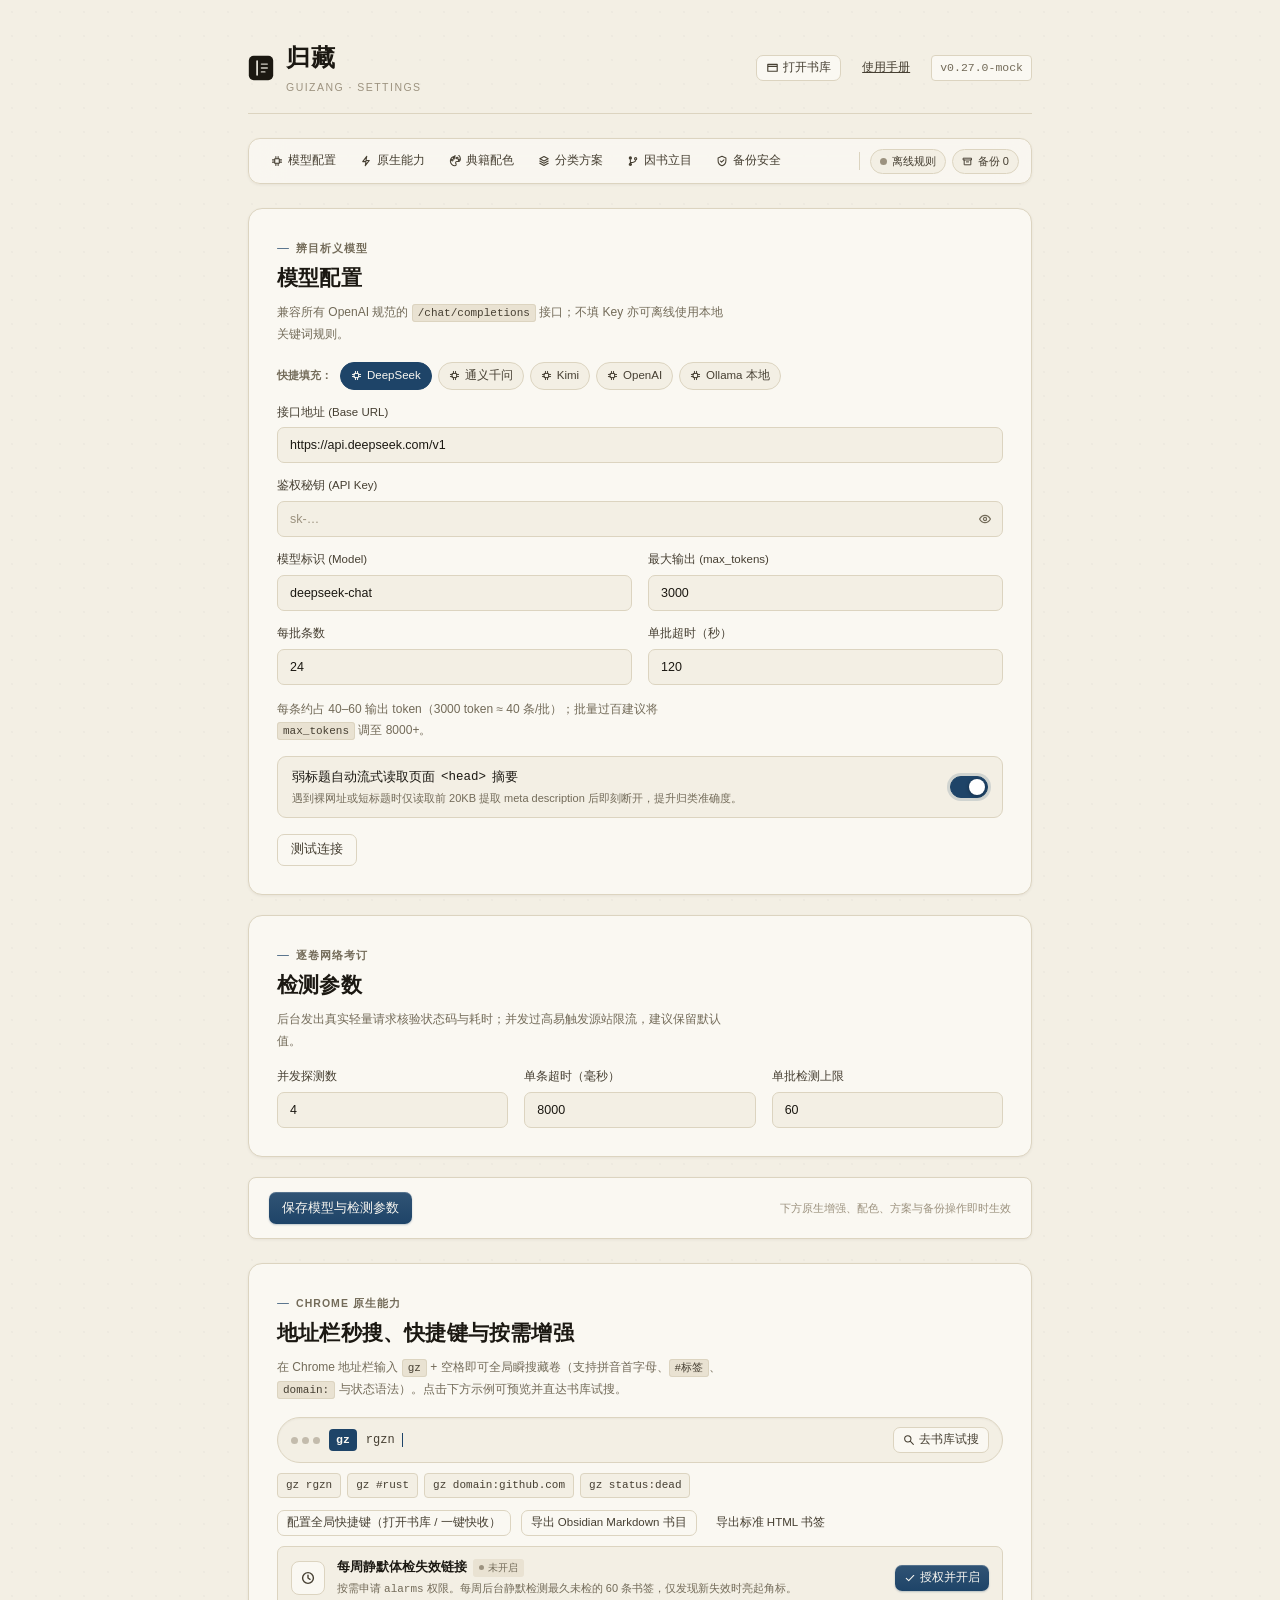
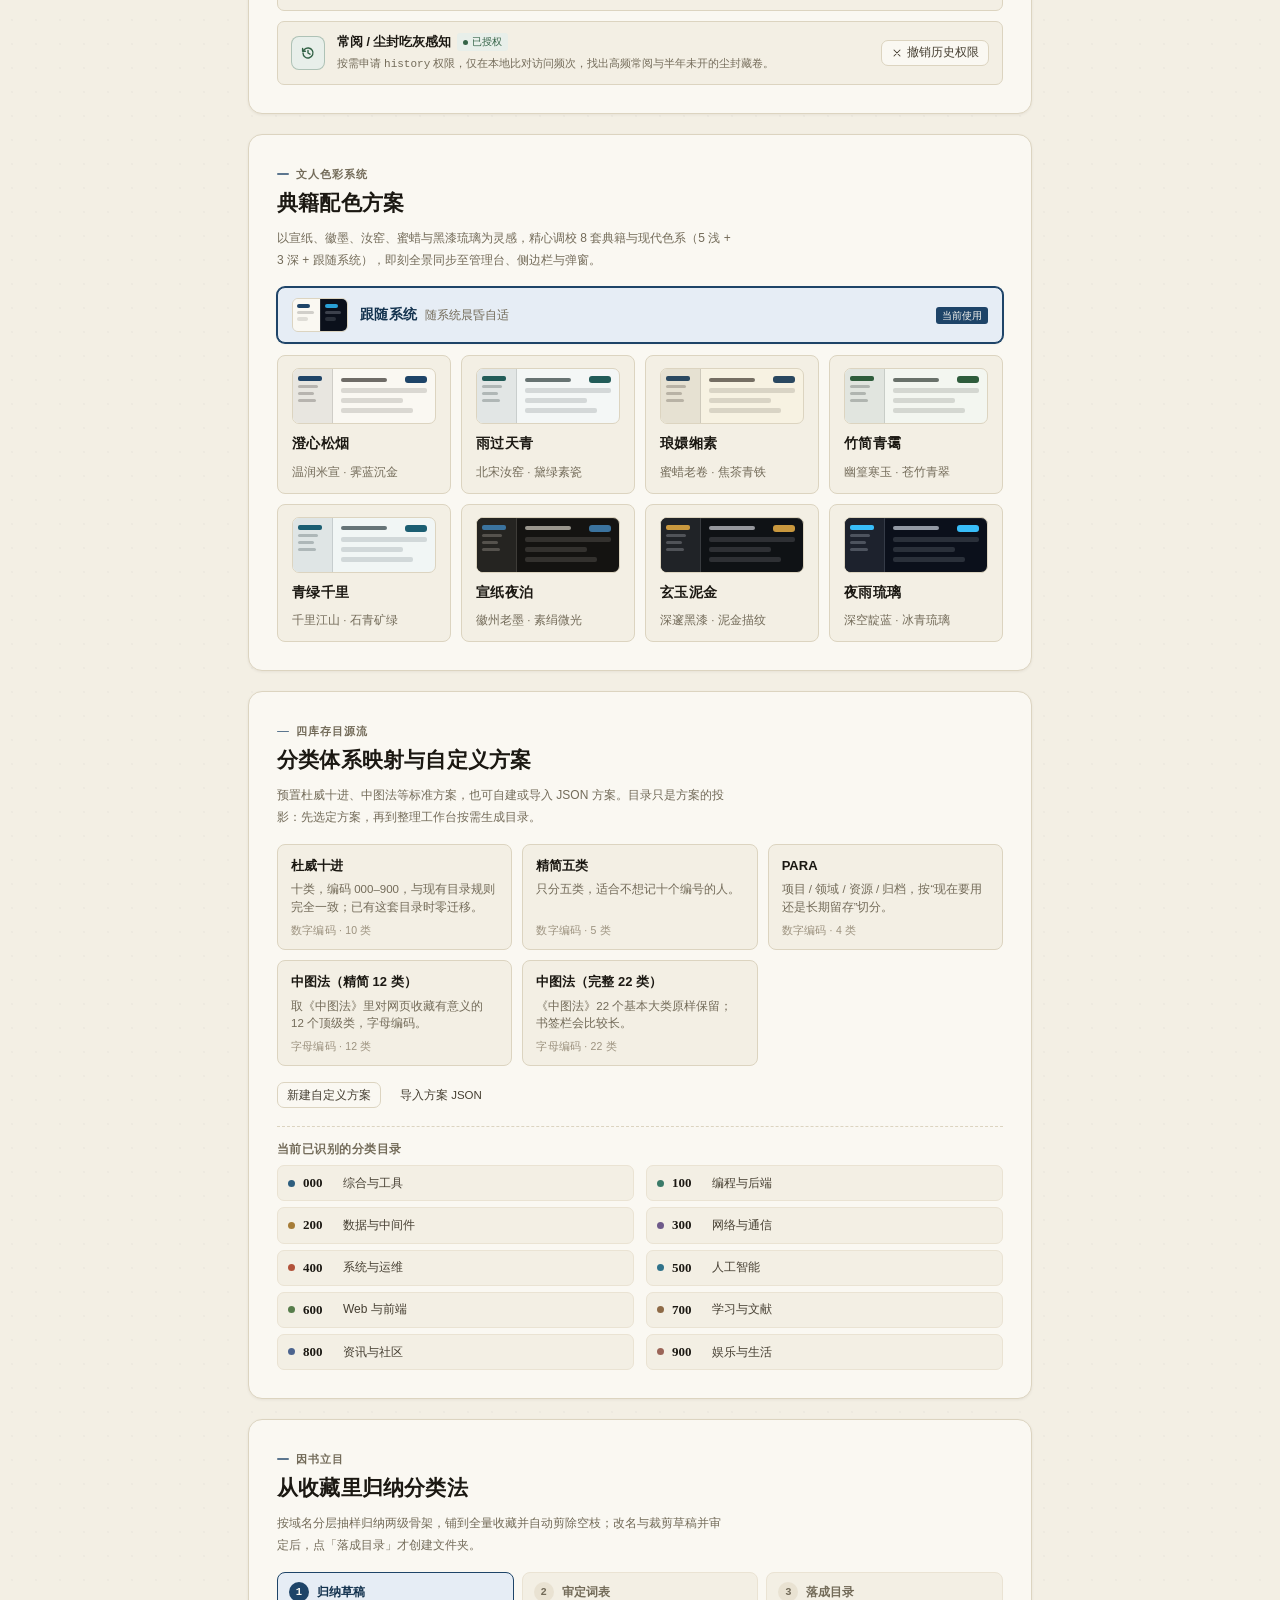
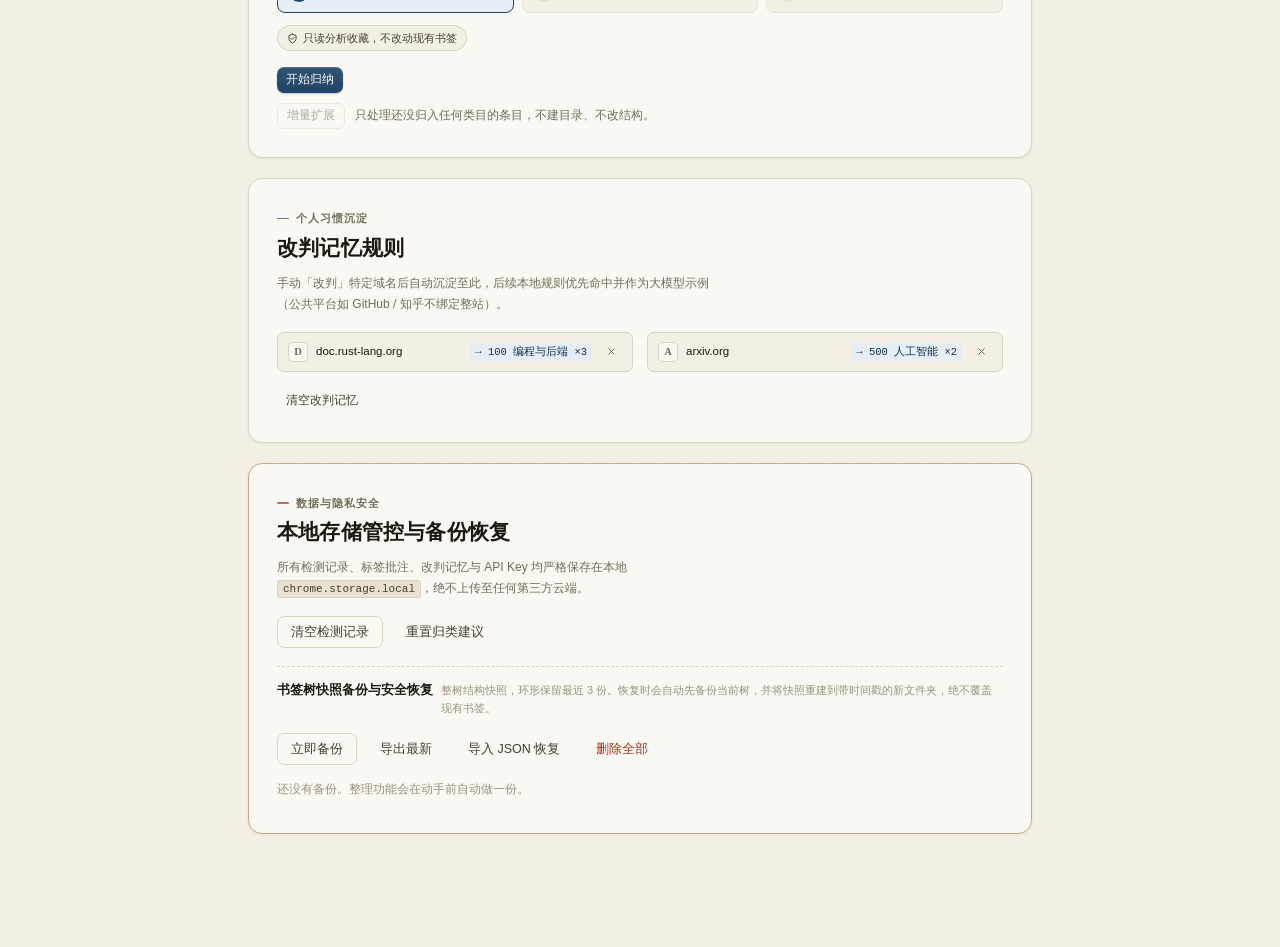
==== commit 5395196e: "feat(ui): 整理工作台改版 + 提交/迁移/血缘统一，接入手册入口（0.27.0） 这批是并行收尾的界面与流程改造，外加手册入口：  整理工作台 - 范围与投影策略改成卡片式三选一：范围（仅待" ====
--- a/ui/options.html
+++ b/ui/options.html
@@ -4,23 +4,30 @@
 <meta charset="utf-8" />
 <meta name="viewport" content="width=device-width, initial-scale=1" />
 <title>归藏 · 设置</title>
-<link rel="stylesheet" href="app.css?v=113" />
-<link rel="stylesheet" href="options.css?v=113" />
+<script src="theme-boot.js"></script>
+<link rel="stylesheet" href="app.css?v=115" />
+<link rel="stylesheet" href="options.css?v=115" />
 </head>
 <body class="opt-page">
   <div class="opt-wrap">
     <header class="opt-head" id="head"></header>
+    <nav class="opt-nav" id="optNav" aria-label="设置分节导航"></nav>
 
     <form id="form">
-      <section class="card">
+      <section class="card" id="sec-model">
         <div class="card-kicker">辨目析义模型</div>
         <h2>模型配置</h2>
-        <p class="hint">任何兼容 OpenAI 规范的 <code>/chat/completions</code> 均可使用：DeepSeek、通义千问、Kimi 或本地 Ollama（<code>http://localhost:11434/v1</code>）。不配置 Key 亦可离线使用，系统将自动退回按当前方案适配的本地关键词规则。</p>
+        <p class="hint">兼容所有 OpenAI 规范的 <code>/chat/completions</code> 接口；不填 Key 亦可离线使用本地关键词规则。</p>
+        <div class="preset-bar" id="providerPresets"></div>
         <div class="grid">
           <label class="field wide"><span>接口地址 (Base URL)</span>
-            <input name="baseUrl" spellcheck="false" placeholder="https://api.deepseek.com/v1（多数服务需要 /v1 结尾，只填域名会自动补）" /></label>
+            <input name="baseUrl" spellcheck="false" placeholder="https://api.deepseek.com/v1（只填域名会自动补 /v1）" /></label>
           <label class="field wide"><span>鉴权秘钥 (API Key)</span>
-            <input name="apiKey" type="password" spellcheck="false" placeholder="sk-…" autocomplete="off" /></label>
+            <div class="field-input-wrap">
+              <input name="apiKey" id="apiKeyInput" type="password" spellcheck="false" placeholder="sk-…" autocomplete="off" />
+              <button type="button" class="field-eye-btn" id="toggleApiKey" title="显示 / 隐藏秘钥" aria-label="显示或隐藏秘钥"></button>
+            </div>
+          </label>
           <label class="field"><span>模型标识 (Model)</span>
             <input name="model" spellcheck="false" placeholder="deepseek-chat" /></label>
           <label class="field"><span>最大输出 (max_tokens)</span>
@@ -29,14 +36,16 @@
             <input name="modelBatch" type="number" min="4" max="200" step="4" /></label>
           <label class="field"><span>单批超时（秒）</span>
             <input name="modelTimeout" type="number" min="20" step="10" /></label>
-          <div class="hint" style="grid-column:1/-1">每批条数受「最大输出」限制：每条约 40–60 个输出 token，
-            3000 的分配上限大约 40 条/批；想让一批过百条，先把 max_tokens 提到 8000 以上。</div>
-        </div>
-        <label class="opt-toggle">
-          <input type="checkbox" name="fetchHeadOnAi" />
-          <span>
-            <span class="opt-toggle-title">弱标题自动流式读取页面 <code>&lt;head&gt;</code> 摘要</span>
-            <span class="opt-toggle-desc">遇到裸网址或「首页 / 文档」等短标题时，仅读取前 20KB 获取 meta description 后立即断开连接，提升归类准确度。</span>
+          <div class="hint" style="grid-column:1/-1;margin-bottom:0">每条约占 40–60 输出 token（3000 token ≈ 40 条/批）；批量过百建议将 <code>max_tokens</code> 调至 8000+。</div>
+        </div>
+        <label class="gz-switch-row" style="margin-top:14px">
+          <span class="gz-switch-copy">
+            <span class="gz-switch-title">弱标题自动流式读取页面 <code>&lt;head&gt;</code> 摘要</span>
+            <span class="gz-switch-desc">遇到裸网址或短标题时仅读取前 20KB 提取 meta description 后即刻断开，提升归类准确度。</span>
+          </span>
+          <span class="gz-switch">
+            <input type="checkbox" name="fetchHeadOnAi" />
+            <span class="gz-switch-track"></span>
           </span>
         </label>
         <div class="opt-row">
@@ -45,10 +54,10 @@
         </div>
       </section>
 
-      <section class="card">
+      <section class="card" id="sec-check">
         <div class="card-kicker">逐卷网络考订</div>
         <h2>检测参数</h2>
-        <p class="hint">检测在扩展后台发出真实轻量请求，获取实际状态码与网络连通耗时。一次探测过多容易触发源站防护，建议保持默认并发与超时。</p>
+        <p class="hint">后台发出真实轻量请求核验状态码与耗时；并发过高易触发源站限流，建议保留默认值。</p>
         <div class="grid grid-3">
           <label class="field"><span>并发探测数</span>
             <input name="concurrency" type="number" min="1" max="12" /></label>
@@ -66,21 +75,26 @@
       </div>
     </form>
 
-    <section class="card">
+    <section class="card" id="sec-native">
       <div class="card-kicker">CHROME 原生能力</div>
       <h2>地址栏秒搜、快捷键与按需增强</h2>
-      <p class="hint">充分发挥扩展原生能力：在 Chrome 地址栏直接输入关键词 <code>gz</code> 后按空格或 Tab，即可秒搜全部藏卷（支持中文拼音首字母、<code>#标签</code>、<code>domain:</code> 与状态语法）。</p>
-      <div class="omnibox-demo">
+      <p class="hint">在 Chrome 地址栏输入 <code>gz</code> + 空格即可全局瞬搜藏卷（支持拼音首字母、<code>#标签</code>、<code>domain:</code> 与状态语法）。点击下方示例可预览并直达书库试搜。</p>
+      <div class="omnibox-bar">
+        <span class="omnibox-bar-dots"><i></i><i></i><i></i></span>
         <span class="omnibox-pill">gz</span>
-        <span>+ 空格 → 实时展示前 6 条匹配藏卷，回车直达目标网页或全屏书库</span>
+        <span class="omnibox-bar-input">
+          <span class="omnibox-bar-text" id="omniPreviewText">rgzn</span>
+          <span class="omnibox-cursor"></span>
+        </span>
+        <button type="button" class="btn btn-line btn-sm" id="omniTryBtn">去书库试搜</button>
       </div>
       <div class="omnibox-samples">
-        <span class="omnibox-sample">gz rgzn</span>
-        <span class="omnibox-sample">gz #rust</span>
-        <span class="omnibox-sample">gz domain:github.com</span>
-        <span class="omnibox-sample">gz status:dead</span>
-      </div>
-      <div class="opt-row" style="margin-top:6px">
+        <button type="button" class="omnibox-sample" data-omni-q="rgzn">gz rgzn</button>
+        <button type="button" class="omnibox-sample" data-omni-q="#rust">gz #rust</button>
+        <button type="button" class="omnibox-sample" data-omni-q="domain:github.com">gz domain:github.com</button>
+        <button type="button" class="omnibox-sample" data-omni-q="status:dead">gz status:dead</button>
+      </div>
+      <div class="opt-row" style="margin-top:8px">
         <button type="button" class="btn btn-line btn-sm" id="openShortcuts">配置全局快捷键（打开书库 / 一键快收）</button>
         <button type="button" class="btn btn-line btn-sm" id="exportMd">导出 Obsidian Markdown 书目</button>
         <button type="button" class="btn btn-ghost btn-sm" id="exportHtml">导出标准 HTML 书签</button>
@@ -88,18 +102,18 @@
       <div class="perm-list" id="permList"></div>
     </section>
 
-    <section class="card">
+    <section class="card" id="sec-theme">
       <div class="card-kicker">文人色彩系统</div>
       <h2>典籍配色方案</h2>
-      <p class="hint">以宣纸、徽墨、汝窑、蜜蜡与漆器等传统器物文脉为灵感，精心调校 6 套古典雅致色系，兼顾高对比度易读性与沉浸审美，即刻全景同步至管理台、侧边栏与弹窗。</p>
+      <p class="hint">以宣纸、徽墨、汝窑、蜜蜡与黑漆琉璃为灵感，精心调校 8 套典籍与现代色系（5 浅 + 3 深 + 跟随系统），即刻全景同步至管理台、侧边栏与弹窗。</p>
       <div id="themeSystemHost"></div>
       <div class="theme-grid" id="themeGrid"></div>
     </section>
 
-    <section class="card">
+    <section class="card" id="sec-scheme">
       <div class="card-kicker">四库存目源流</div>
       <h2>分类体系映射与自定义方案</h2>
-      <p class="hint">可装一套预置方案（杜威十进、中图法等），也可新建或导入自定义分类体系。数字编码始终识别，字母编码在对应方案启用后生效。</p>
+      <p class="hint">预置杜威十进、中图法等标准方案，也可自建或导入 JSON 方案。目录只是方案的投影：先选定方案，再到整理工作台按需生成目录。</p>
       <div class="scheme-pick" id="schemePicker"></div>
       <div class="opt-row">
         <button type="button" class="btn btn-line btn-sm" id="btnNewCustom">新建自定义方案</button>
@@ -126,10 +140,10 @@
       <div class="scheme" id="scheme"></div>
     </section>
 
-    <section class="card">
+    <section class="card" id="sec-taxonomy">
       <div class="card-kicker">因书立目</div>
       <h2>从收藏里归纳分类法</h2>
-      <p class="hint">按域名分层抽 200 条交给模型归纳两级骨架，再用规则铺到全部收藏，装不下的类目自动剪掉。产出只是草稿：改名、勾掉不要的类目之后，点「落成目录」才会真的建文件夹。</p>
+      <p class="hint">按域名分层抽样归纳两级骨架，铺到全量收藏并自动剪除空枝；改名与裁剪草稿并审定后，点「落成目录」才创建文件夹。</p>
       <div class="tx-status" id="txStatus"></div>
       <div class="opt-row">
         <button type="button" class="btn btn-primary btn-sm" id="btnTxDesign">开始归纳</button>
@@ -138,15 +152,15 @@
       <div id="txBody"></div>
       <div class="opt-row tx-extend-row">
         <button type="button" class="btn btn-line btn-sm" id="btnTxExtend">增量扩展</button>
-        <span class="hint" id="txExtendMsg">只处理还没归入任何类目的条目，不建目录、不改结构。</span>
+        <span class="hint" style="margin-bottom:0" id="txExtendMsg">只处理还没归入任何类目的条目，不建目录、不改结构。</span>
       </div>
       <div id="txProposals"></div>
     </section>
 
-    <section class="card">
+    <section class="card" id="sec-memory">
       <div class="card-kicker">个人习惯沉淀</div>
       <h2>改判记忆规则</h2>
-      <p class="hint">当你在 AI 归类或整理计划中手动「改判」特定域名时，归藏会自动记住你的偏好，后续本地规则优先命中，并作为示例提示给大模型（公共平台如 GitHub / 知乎不会绑定整站）。</p>
+      <p class="hint">手动「改判」特定域名后自动沉淀至此，后续本地规则优先命中并作为大模型示例（公共平台如 GitHub / 知乎不绑定整站）。</p>
       <div id="learnedList"></div>
       <div class="opt-row">
         <button type="button" class="btn btn-ghost btn-sm" id="clearLearned">清空改判记忆</button>
@@ -154,7 +168,7 @@
       </div>
     </section>
 
-    <section class="card danger">
+    <section class="card danger" id="sec-backup">
       <div class="card-kicker tone-dead">数据与隐私安全</div>
       <h2>本地存储管控与备份恢复</h2>
       <p class="hint">所有检测记录、标签批注、改判记忆与 API Key 均严格保存在本地 <code>chrome.storage.local</code>，绝不上传至任何第三方云端。</p>
--- a/ui/app.css
+++ b/ui/app.css
@@ -213,6 +213,7 @@
 
 /* 6. 宣纸夜泊 (Dark - 徽墨温润 × 霁蓝微光) */
 [data-theme="dark"]{
+  color-scheme:dark;
   --paper-0:#141311;
   --paper-1:#1B1A17;
   --paper-2:#24221E;
@@ -253,6 +254,7 @@
 
 /* 7. 玄玉泥金 (Lacquer - 深邃黑漆 × 沉穆泥金) */
 [data-theme="lacquer"]{
+  color-scheme:dark;
   --paper-0:#0F1215;
   --paper-1:#161A1F;
   --paper-2:#1E232A;
@@ -293,6 +295,7 @@
 
 /* 8. 夜雨琉璃 (Obsidian - 深空靛蓝 × 冰青琉璃) */
 [data-theme="obsidian"]{
+  color-scheme:dark;
   --paper-0:#0B101B;
   --paper-1:#111827;
   --paper-2:#1A2438;
@@ -304,10 +307,10 @@
   --ink-2:#B2C2D8;
   --ink-3:#7F93B0;
   --ink-4:#546785;
-  --brand:#38BDF8;
-  --brand-2:#56C9FA;
+  --brand:#29A0D6;
+  --brand-2:#3BB4E8;
   --brand-ink:#7DD3FC;
-  --on-brand:#07131E;
+  --on-brand:#05101A;
   --brand-wash:#102A42;
   --dead:#F46552;
   --dead-wash:#331618;
@@ -334,6 +337,7 @@
 /* 跟随系统：默认或明确指定 system 时响应 prefers-color-scheme */
 @media (prefers-color-scheme: dark){
   :root:not([data-theme]), [data-theme="system"]{
+    color-scheme:dark;
     --paper-0:#141311;
     --paper-1:#1B1A17;
     --paper-2:#24221E;
@@ -443,31 +447,34 @@
 
 /* 交互按钮标准 */
 .btn{
-  display:inline-flex;align-items:center;justify-content:center;gap:6px;border-radius:6px;
-  white-space:nowrap;transition:all .16s var(--ease-spring);position:relative;
+  display:inline-flex;align-items:center;justify-content:center;gap:6px;border-radius:7px;
+  white-space:nowrap;position:relative;
+  transition:border-color .15s ease,background-color .15s ease,box-shadow .16s ease,transform .14s var(--ease-spring),opacity .14s ease;
 }
 .btn:active{transform:scale(0.975);}
-.btn-md{height:32px;padding:0 12px;font-size:12.5px;font-weight:500;}
+.btn-md{height:32px;padding:0 13px;font-size:12.5px;font-weight:500;}
 .btn-sm{height:26px;padding:0 9px;font-size:11.5px;font-weight:500;gap:4px;}
 .btn-block{width:100%;}
 .btn-primary{
-  background:var(--brand);color:var(--on-brand);
-  box-shadow:0 1px 3px color-mix(in srgb, var(--brand) 28%, transparent);
+  background:linear-gradient(180deg, color-mix(in srgb, var(--brand) 100%, #fff 9%), var(--brand));
+  color:var(--on-brand);
+  box-shadow:0 1px 2px color-mix(in srgb, var(--brand) 28%, transparent),inset 0 1px 0 rgba(255,255,255,.18);
 }
 .btn-primary:hover{
-  background:var(--brand-2);
-  box-shadow:0 3px 10px color-mix(in srgb, var(--brand) 34%, transparent);
+  background:linear-gradient(180deg, color-mix(in srgb, var(--brand-2) 100%, #fff 10%), var(--brand-2));
+  box-shadow:0 4px 12px color-mix(in srgb, var(--brand) 34%, transparent),inset 0 1px 0 rgba(255,255,255,.22);
 }
 .btn-line{
   border:1px solid var(--rule);color:var(--ink-2);background:var(--paper-0);
 }
-.btn-line:hover{border-color:var(--ink-3);color:var(--ink);background:var(--paper-1);}
+.btn-line:hover{border-color:color-mix(in srgb, var(--brand) 42%, var(--rule));color:var(--ink);background:var(--paper-1);}
 .btn-ghost{color:var(--ink-2);}
 .btn-ghost:hover{background:var(--paper-2);color:var(--ink);}
 .btn-danger-ghost{color:var(--dead);}
 .btn-danger-ghost:hover{background:var(--dead-wash);color:var(--dead);}
 .btn.is-on{background:var(--paper-2);color:var(--ink);}
 .btn:disabled{opacity:.4;cursor:not-allowed;transform:none!important;}
+.btn[hidden]{display:none;}
 
 .v-rule{width:1px;height:18px;background:var(--rule);flex:none;}
 .ibtn{
@@ -507,27 +514,31 @@
 /* ── 顶栏 (Masthead) ────────────────────────── */
 .topbar{
   flex:none;height:58px;display:flex;align-items:center;gap:24px;padding:0 24px 0 16px;
-  background:var(--paper-1);border-bottom:1px solid var(--rule);
+  background:color-mix(in srgb, var(--paper-1) 92%, transparent);
+  backdrop-filter:blur(14px) saturate(130%);-webkit-backdrop-filter:blur(14px) saturate(130%);
+  border-bottom:1px solid var(--rule);
   position:relative;z-index:10;
 }
 .brand{
   width:calc(var(--rail-w, 256px) - 16px);flex:none;display:flex;align-items:center;gap:10px;
 }
 .brand-name{
-  font-family:var(--serif);font-size:17.5px;letter-spacing:.04em;font-weight:600;
+  font-family:var(--serif);font-size:18px;letter-spacing:.04em;font-weight:600;
   color:var(--ink);
 }
 .brand-sub{
-  font-size:10px;letter-spacing:.14em;color:var(--ink-4);padding-top:2px;font-weight:500;
+  font-size:9.5px;letter-spacing:.16em;color:var(--ink-4);padding-top:2px;font-weight:600;
 }
 .search{
-  flex:1;max-width:480px;min-width:120px;display:flex;align-items:center;gap:8px;height:34px;padding:0 11px;
-  background:var(--paper-0);border:1px solid var(--rule);border-radius:6px;color:var(--ink-3);
-  transition:all .18s var(--ease-spring);
-}
+  flex:1;max-width:480px;min-width:120px;display:flex;align-items:center;gap:8px;height:34px;padding:0 12px;
+  background:var(--paper-0);border:1px solid var(--rule);border-radius:8px;color:var(--ink-3);
+  box-shadow:inset 0 1px 2px rgba(0,0,0,.04);
+  transition:border-color .16s ease,box-shadow .18s var(--ease-spring),background-color .16s ease;
+}
+.search:hover{border-color:color-mix(in srgb, var(--brand) 34%, var(--rule));}
 .search:focus-within{
   border-color:var(--brand);
-  box-shadow:0 0 0 3px color-mix(in srgb, var(--brand) 14%, transparent);
+  box-shadow:0 0 0 3px color-mix(in srgb, var(--brand) 15%, transparent),inset 0 1px 2px rgba(0,0,0,.03);
   color:var(--brand-ink);
 }
 .search input{flex:1;min-width:0;width:0;font-size:12.5px;color:var(--ink);}
@@ -582,15 +593,17 @@
 .theme-item.is-active .theme-check{opacity:1;}
 
 .ai-btn{
-  display:flex;align-items:center;gap:7px;height:32px;padding:0 12px;border-radius:6px;
-  background:var(--brand);color:var(--on-brand);font-size:12.5px;font-weight:500;
-  box-shadow:0 1px 3px color-mix(in srgb, var(--brand) 26%, transparent);
-  transition:all .16s var(--ease-spring);white-space:nowrap;
+  display:flex;align-items:center;gap:7px;height:32px;padding:0 13px;border-radius:7px;
+  background:linear-gradient(180deg, color-mix(in srgb, var(--brand) 100%, #fff 9%), var(--brand));
+  color:var(--on-brand);font-size:12.5px;font-weight:500;
+  box-shadow:0 1px 2px color-mix(in srgb, var(--brand) 26%, transparent),inset 0 1px 0 rgba(255,255,255,.18);
+  transition:background-color .15s ease,box-shadow .16s ease,transform .14s var(--ease-spring);white-space:nowrap;
 }
 .ai-btn:hover{
-  background:var(--brand-2);
-  box-shadow:0 4px 12px color-mix(in srgb, var(--brand) 34%, transparent);
-}
+  background:linear-gradient(180deg, color-mix(in srgb, var(--brand-2) 100%, #fff 10%), var(--brand-2));
+  box-shadow:0 4px 14px color-mix(in srgb, var(--brand) 34%, transparent),inset 0 1px 0 rgba(255,255,255,.22);
+}
+.ai-btn:active{transform:scale(0.975);}
 .ai-btn.is-open{
   background:var(--brand-2);
   box-shadow:inset 0 0 0 1px color-mix(in srgb, var(--on-brand) 28%, transparent);
@@ -618,18 +631,34 @@
 }
 .section-aside{font-size:10.5px;letter-spacing:.04em;color:var(--ink-4);font-weight:400;}
 .rail-item{
-  width:100%;display:flex;align-items:center;gap:8px;height:32px;padding:0 10px;border-radius:6px;
-  color:var(--ink-2);text-align:left;transition:all .15s var(--ease-spring);margin-bottom:2px;
-}
-.rail-item:hover{background:var(--paper-2);color:var(--ink);}
+  position:relative;width:100%;display:flex;align-items:center;gap:8px;height:32px;padding:0 10px;border-radius:7px;
+  color:var(--ink-2);text-align:left;margin-bottom:2px;
+  transition:background-color .14s ease,color .14s ease,box-shadow .16s ease,transform .14s var(--ease-spring);
+}
+.rail-item:hover{background:color-mix(in srgb, var(--paper-2) 78%, transparent);color:var(--ink);}
 .rail-item.is-active{
-  background:var(--brand);color:var(--on-brand);
-  box-shadow:0 2px 6px color-mix(in srgb, var(--brand) 28%, transparent);
-}
-.rail-item.is-active .rail-count,
-.rail-item.is-active .rail-name,
-.rail-item.is-active .rail-icon{color:var(--on-brand);}
-.rail-item.is-active .rail-num{color:color-mix(in srgb, var(--on-brand) 82%, transparent);}
+  background:var(--paper-0);color:var(--brand-ink);
+  box-shadow:var(--shadow-sm),inset 0 0 0 1px color-mix(in srgb, var(--brand) 24%, var(--rule));
+}
+.rail-item.is-active::before{
+  content:"";position:absolute;left:0;top:7px;bottom:7px;width:3px;border-radius:0 3px 3px 0;
+  background:var(--brand);
+}
+[data-theme="dark"] .rail-item.is-active,
+[data-theme="lacquer"] .rail-item.is-active,
+[data-theme="obsidian"] .rail-item.is-active{
+  background:color-mix(in srgb, var(--brand) 15%, var(--paper-1));
+  box-shadow:inset 0 0 0 1px color-mix(in srgb, var(--brand) 32%, transparent),inset 0 1px 0 rgba(255,255,255,.07);
+}
+[data-theme="dark"] .rail-item.is-active::before,
+[data-theme="lacquer"] .rail-item.is-active::before,
+[data-theme="obsidian"] .rail-item.is-active::before{
+  box-shadow:0 0 10px color-mix(in srgb, var(--brand) 60%, transparent);
+}
+.rail-item.is-active .rail-name{color:var(--brand-ink);font-weight:600;}
+.rail-item.is-active .rail-icon{color:var(--brand-ink);}
+.rail-item.is-active .rail-count{color:var(--brand-ink);font-weight:600;}
+.rail-item.is-active .rail-num{color:var(--brand-ink);}
 .rail-num{
   flex:none;width:30px;font-size:11px;letter-spacing:-.01em;
   color:var(--ink-3);font-variant-numeric:tabular-nums;font-weight:600;
@@ -651,8 +680,82 @@
   color:var(--dead);background:var(--dead-wash);font-variant-numeric:tabular-nums;
 }
 .rail-item.is-active .rail-bad{
-  color:var(--on-brand);background:color-mix(in srgb, var(--on-brand) 22%, transparent);
-}
+  color:var(--dead);background:var(--dead-wash);
+}
+/* 拆出来的二级：缩进挂在父类下面，带纤细树形引导线与丝滑折叠动画 */
+.rail-branch{display:flex;flex-direction:column;}
+.rail-children{
+  display:grid;grid-template-rows:1fr;opacity:1;
+  transition:grid-template-rows .24s var(--ease-spring),opacity .18s ease;
+}
+.rail-branch.is-collapsed .rail-children{
+  grid-template-rows:0fr;opacity:0;pointer-events:none;
+}
+.rail-children-inner{
+  overflow:hidden;position:relative;
+}
+.rail-children-inner::before{
+  content:"";position:absolute;left:18px;top:3px;bottom:8px;width:1px;
+  background:var(--rule);opacity:.8;pointer-events:none;
+}
+.rail-item.is-sub{height:28px;padding-left:28px;}
+.rail-item.is-sub .rail-num{width:26px;font-size:10.5px;font-weight:500;color:var(--ink-4);}
+.rail-item.is-sub .rail-name{font-size:12px;font-weight:400;}
+.rail-item.is-sub.is-active .rail-name{font-weight:500;}
+.rail-fold-pill{
+  flex:none;display:inline-flex;align-items:center;gap:3px;height:18px;
+  font-size:10px;line-height:1;padding:0 6px 0 4px;border-radius:99px;
+  color:var(--ink-3);background:var(--paper-2);border:1px solid transparent;
+  font-variant-numeric:tabular-nums;cursor:pointer;
+  transition:background-color .14s ease,color .14s ease,border-color .14s ease,transform .14s var(--ease-spring);
+}
+.rail-fold-pill:hover{
+  background:var(--brand-wash);color:var(--brand-ink);
+  border-color:color-mix(in srgb, var(--brand) 30%, transparent);
+}
+.rail-fold-pill:active{transform:scale(0.94);}
+.rail-fold-pill .icon{
+  transition:transform .22s var(--ease-spring);
+  transform:rotate(90deg);
+}
+.rail-branch.is-collapsed .rail-fold-pill .icon{
+  transform:rotate(0deg);
+}
+.rail-item.is-active .rail-fold-pill{
+  color:var(--brand-ink);background:var(--brand-wash);
+  border-color:color-mix(in srgb, var(--brand) 22%, transparent);
+}
+.rail-branch.is-collapsed .rail-fold-pill.has-active-child{
+  color:var(--brand-ink);background:var(--brand-wash);
+  border-color:color-mix(in srgb, var(--brand) 42%, transparent);
+}
+.rail-fold-all{
+  display:inline-flex;align-items:center;gap:3px;height:18px;padding:0 6px;border-radius:99px;
+  font-size:10px;font-weight:500;letter-spacing:.02em;text-transform:none;
+  color:var(--ink-3);background:color-mix(in srgb, var(--paper-2) 70%, transparent);
+  border:1px solid transparent;cursor:pointer;
+  transition:background-color .14s ease,color .14s ease,border-color .14s ease;
+}
+.rail-fold-all:hover{
+  color:var(--brand-ink);background:var(--brand-wash);
+  border-color:color-mix(in srgb, var(--brand) 28%, transparent);
+}
+.rail-fold-all .icon{transition:transform .2s var(--ease-spring);}
+.rail-fold-all.is-all-collapsed .icon{transform:rotate(-90deg);}
+
+/* 一级目录被拆成二级后：本目录可能是空的，给一组子类入口，别让它看起来像废弃目录 */
+.sub-chips{margin:14px 0 4px;}
+.sub-chips-head{font-size:11.5px;color:var(--ink-3);margin-bottom:8px;}
+.sub-chips-list{display:flex;flex-wrap:wrap;gap:6px;}
+.sub-chip{
+  display:inline-flex;align-items:baseline;gap:7px;padding:6px 10px;border-radius:6px;
+  border:1px solid var(--rule);background:var(--paper-0);color:var(--ink-2);
+  font-size:12px;transition:all .14s var(--ease-spring);
+}
+.sub-chip:hover{border-color:var(--brand);color:var(--brand-ink);background:var(--brand-wash);}
+.sub-chip-num{font-size:10.5px;color:var(--ink-4);font-variant-numeric:tabular-nums;}
+.sub-chip-name{font-weight:500;}
+.sub-chip-count{font-size:11px;color:var(--ink-3);font-variant-numeric:tabular-nums;}
 
 .rail-foot{
   flex:none;border-top:1px solid var(--rule);padding:12px 14px 14px;
@@ -662,11 +765,12 @@
 .dot-idle{width:6px;height:6px;border-radius:50%;background:var(--ok);opacity:.85;flex:none;}
 .rail-foot-link{
   display:flex;align-items:center;gap:6px;font-size:11.5px;color:var(--brand-ink);
-  padding:3px 0;text-align:left;font-weight:500;transition:all .14s ease;
-}
-.rail-foot-link:hover{color:var(--brand);text-decoration:underline;}
-.rail-foot-link.is-subtle{color:var(--ink-3);margin-top:2px;font-weight:400;}
-.rail-foot-link.is-subtle:hover{color:var(--ink);}
+  padding:5px 8px;margin:0 -8px;border-radius:6px;text-align:left;font-weight:500;
+  transition:background-color .14s ease,color .14s ease;
+}
+.rail-foot-link:hover{background:color-mix(in srgb, var(--brand) 10%, transparent);color:var(--brand-ink);}
+.rail-foot-link.is-subtle{color:var(--ink-3);margin-top:0;font-weight:400;}
+.rail-foot-link.is-subtle:hover{background:var(--paper-2);color:var(--ink);}
 
 /* ── 列表主栏 (List Canvas) ─────────────────── */
 .list-pane{
@@ -701,8 +805,8 @@
   flex:none;padding:0 24px 12px;font-size:12px;color:var(--ink-2);max-width:68ch;line-height:1.75;
 }
 .col-head{
-  flex:none;display:grid;grid-template-columns:22px 26px minmax(0,1fr) 72px 64px 52px;gap:12px;
-  align-items:center;padding:4px 24px 8px;border-bottom:1px solid var(--rule);
+  flex:none;display:grid;grid-template-columns:28px 26px minmax(0,1fr) 72px 64px 52px;gap:12px;
+  align-items:center;padding:4px 24px 8px;border-bottom:1px solid var(--rule-soft);
   font-size:10.5px;font-weight:600;letter-spacing:.08em;color:var(--ink-3);text-transform:uppercase;
   white-space:nowrap;background:var(--paper-0);
 }
@@ -714,7 +818,7 @@
 
 /* 书签行 (Row Items) — 右内边距 16px + 8px 滚动条槽 = 与表头 24px 严格对齐 */
 .row{
-  position:relative;display:grid;grid-template-columns:22px 26px minmax(0,1fr) 72px 64px 52px;gap:12px;
+  position:relative;display:grid;grid-template-columns:28px 26px minmax(0,1fr) 72px 64px 52px;gap:12px;
   align-items:center;padding:9px 16px 9px 24px;border-bottom:1px solid var(--rule-soft);cursor:pointer;
   transition:background .14s var(--ease-spring),box-shadow .14s var(--ease-spring);min-height:46px;
 }
@@ -724,11 +828,49 @@
   background:var(--brand-wash);box-shadow:inset 3px 0 0 var(--brand);
 }
 .row-narrow{grid-template-columns:26px minmax(0,1fr) auto;padding:8px 12px;}
-.row-narrow .cb,.row-narrow .row-suggest,.row-narrow .row-date{display:none;}
+.row-narrow .row-lead,.row-narrow .cb,.row-narrow .row-suggest,.row-narrow .row-date{display:none;}
+
+/* 序号 ↔ 复选框原位互换（平时呈卷次序号，悬停 / 聚焦 / 批量勾选态原地切复选框） */
+.row-lead{
+  position:relative;width:28px;height:22px;display:grid;place-items:center;flex:none;
+}
+.row-idx{
+  grid-area:1/1;font-family:var(--mono);font-size:11px;font-weight:500;line-height:1;
+  color:var(--ink-4);font-variant-numeric:tabular-nums;letter-spacing:-.02em;user-select:none;
+  transition:opacity .13s ease,transform .14s var(--ease-spring),color .14s ease;
+}
+.col-head .row-idx{font-size:10.5px;color:var(--ink-3);font-weight:600;}
+.row-active .row-idx{color:var(--brand-ink);font-weight:600;}
+.row-lead .cb{
+  grid-area:1/1;opacity:0;transform:scale(.86);pointer-events:none;
+}
+.row:hover .row-lead .row-idx,
+.row:focus-within .row-lead .row-idx,
+.row-lead:has(.cb-on) .row-idx,
+.list-scroll.has-sel .row-lead .row-idx,
+.col-head:hover .row-lead .row-idx,
+.col-head:focus-within .row-lead .row-idx,
+.col-head-host.has-sel .row-lead .row-idx{
+  opacity:0;transform:scale(.84);pointer-events:none;
+}
+.row:hover .row-lead .cb,
+.row:focus-within .row-lead .cb,
+.row-lead:has(.cb-on) .cb,
+.list-scroll.has-sel .row-lead .cb,
+.col-head:hover .row-lead .cb,
+.col-head:focus-within .row-lead .cb,
+.col-head-host.has-sel .row-lead .cb{
+  opacity:1;transform:scale(1);pointer-events:auto;
+}
+@media (hover:none){
+  .row-lead .row-idx{opacity:0;pointer-events:none;}
+  .row-lead .cb{opacity:1;transform:none;pointer-events:auto;}
+}
 
 .cb{
   width:16px;height:16px;border:1px solid var(--ink-4);border-radius:4px;display:grid;place-items:center;
-  color:var(--on-brand);flex:none;transition:all .14s var(--ease-spring);background:var(--paper-0);
+  color:var(--on-brand);flex:none;background:var(--paper-0);
+  transition:opacity .13s ease,transform .15s var(--ease-spring),border-color .14s ease,background-color .14s ease,box-shadow .14s ease;
 }
 .cb:hover{border-color:var(--ink-2);background:var(--paper-1);}
 .cb-on{
@@ -913,7 +1055,7 @@
 .sg-top{display:flex;align-items:flex-start;gap:8px;}
 .sg-title{
   flex:1;text-align:left;font-size:12.5px;line-height:1.5;color:var(--ink);font-weight:500;
-  display:-webkit-box;-webkit-line-clamp:2;-webkit-box-orient:vertical;overflow:hidden;
+  display:-webkit-box;-webkit-line-clamp:2;line-clamp:2;-webkit-box-orient:vertical;overflow:hidden;
 }
 .sg-title:hover{color:var(--brand-ink);}
 .sg-conf{
@@ -932,6 +1074,7 @@
 .sg-arrow{color:var(--ink-4);}
 .sg-unsure-tag{font-size:10px;color:var(--warn);background:var(--warn-wash);padding:1px 5px;border-radius:3px;}
 .sg-why{font-size:11.5px;color:var(--ink-2);line-height:1.7;margin-top:6px;}
+.sg-lineage{font-size:10.5px;color:var(--ink-4);font-family:var(--mono);margin-top:3px;letter-spacing:.01em;}
 .sg-actions{display:flex;gap:6px;margin-top:10px;}
 .sg-picker{display:grid;grid-template-columns:1fr 1fr;gap:4px;margin-top:10px;max-height:220px;overflow:auto;}
 .sg-pick{
@@ -1085,14 +1228,14 @@
   .rail-item{justify-content:center;padding:0;height:30px;}
   .rail-num{width:auto;font-size:11.5px;}
   .rail-icon{width:auto;}
-  .rail-name,.rail-count,.rail-bad,.rail .section-label,.rail-foot,.rail-tags{display:none;}
+  .rail-name,.rail-count,.rail-bad,.rail-fold-pill,.rail-children,.rail .section-label,.rail-foot,.rail-tags{display:none;}
   .topbar{padding:0 16px 0 0;gap:24px;}
   .brand{width:60px;padding-left:0;justify-content:center;}
   .brand-name,.brand-sub{display:none;}
   .inspector{width:320px;}
 }
 @media (max-width:860px){
-  .col-head,.row:not(.row-narrow){grid-template-columns:22px 26px minmax(0,1fr) 64px 48px;}
+  .col-head,.row:not(.row-narrow){grid-template-columns:28px 26px minmax(0,1fr) 64px 48px;}
   .row-suggest,.col-c1{display:none;}
   .search{max-width:none;}
 }
@@ -1117,6 +1260,8 @@
   .rail.is-mobile-open .rail-name{display:block;}
   .rail.is-mobile-open .rail-count,
   .rail.is-mobile-open .rail-bad{display:inline-block;}
+  .rail.is-mobile-open .rail-fold-pill{display:inline-flex;}
+  .rail.is-mobile-open .rail-children{display:grid;}
   .rail.is-mobile-open .section-label,
   .rail.is-mobile-open .rail-foot,
   .rail.is-mobile-open .rail-tags{display:flex;}
@@ -1148,7 +1293,7 @@
   .top-actions{gap:4px;}
   .top-actions .v-rule{display:none;}
   .ai-btn{padding:0 9px;}
-  .col-head,.row:not(.row-narrow){grid-template-columns:22px 26px minmax(0,1fr) 60px;}
+  .col-head,.row:not(.row-narrow){grid-template-columns:28px 26px minmax(0,1fr) 60px;}
   .row-date,.col-c3{display:none;}
   .ai-btn span:not(.ai-badge){display:none;}
 }
@@ -1188,8 +1333,8 @@
 .plan-row:hover{background:var(--paper-0);}
 .plan-row-top{display:flex;align-items:flex-start;gap:6px;}
 .plan-title{
-  flex:1;min-width:0;font-size:12px;font-weight:500;line-height:1.45;color:var(--ink);
-  display:-webkit-box;-webkit-line-clamp:2;-webkit-box-orient:vertical;overflow:hidden;
+  flex:1;min-width:0;font-size:12.5px;font-weight:500;line-height:1.45;color:var(--ink);
+  display:-webkit-box;-webkit-line-clamp:2;line-clamp:2;-webkit-box-orient:vertical;overflow:hidden;
 }
 .plan-drop{width:22px;height:22px;margin-top:-2px;}
 .plan-row-bot{display:flex;align-items:center;gap:8px;min-width:0;}
@@ -1230,6 +1375,7 @@
   padding:1px 6px;border-radius:3px;
 }
 .rail-tags{display:flex;flex-wrap:wrap;gap:5px;padding:4px 10px 8px;}
+@media (max-width:1080px){.rail:not(.is-mobile-open) .rail-tags{display:none;}}
 .rail-tag-chip{
   font-size:11px;color:var(--ink-2);background:var(--paper-0);border:1px solid var(--rule);
   border-radius:4px;padding:2px 7px;transition:all .14s ease;display:inline-flex;align-items:center;gap:4px;
@@ -1261,7 +1407,7 @@
 .serendipity-card:hover{border-color:var(--brand);transform:translateY(-1px);box-shadow:var(--shadow-sm);}
 .serendipity-card-title{
   font-size:12px;font-weight:500;color:var(--ink);line-height:1.4;
-  display:-webkit-box;-webkit-line-clamp:2;-webkit-box-orient:vertical;overflow:hidden;
+  display:-webkit-box;-webkit-line-clamp:2;line-clamp:2;-webkit-box-orient:vertical;overflow:hidden;
 }
 .serendipity-card-meta{
   display:flex;align-items:center;gap:6px;font-size:10.5px;color:var(--ink-3);margin-top:auto;
@@ -1478,14 +1624,14 @@
   gap:12px;padding:12px 16px 20px 24px;
 }
 .card-tile{
-  position:relative;display:flex;flex-direction:column;gap:8px;padding:13px 14px 12px;
-  border-radius:9px;background:var(--paper-1);border:1px solid var(--rule);
+  position:relative;display:flex;flex-direction:column;gap:9px;padding:15px 16px 13px;
+  border-radius:11px;background:var(--paper-1);border:1px solid var(--rule);
   cursor:pointer;overflow:hidden;min-width:0;
-  transition:transform .18s var(--ease-spring),border-color .16s ease,box-shadow .18s ease,background .16s ease;
+  transition:transform .18s var(--ease-spring),border-color .16s ease,box-shadow .18s ease,background-color .16s ease;
 }
 .card-tile::before{
-  content:"";position:absolute;top:0;left:0;right:0;height:3px;
-  background:var(--tile-accent, var(--brand));opacity:.72;transition:opacity .16s;
+  content:"";position:absolute;top:0;left:0;right:0;height:2.5px;
+  background:var(--tile-accent, var(--brand));opacity:.68;transition:opacity .16s;
 }
 .card-tile::after{
   content:"";position:absolute;inset:0;pointer-events:none;opacity:0;transition:opacity .22s ease;
@@ -1504,7 +1650,7 @@
 .card-tile-spacer{flex:1;}
 .card-tile-title{
   font-size:13px;font-weight:600;line-height:1.45;color:var(--ink);
-  display:-webkit-box;-webkit-line-clamp:2;-webkit-box-orient:vertical;overflow:hidden;
+  display:-webkit-box;-webkit-line-clamp:2;line-clamp:2;-webkit-box-orient:vertical;overflow:hidden;
 }
 .card-tile.row-active .card-tile-title{color:var(--brand-ink);}
 .card-tile-host{
@@ -1513,7 +1659,7 @@
 .card-tile-note{
   font-size:11px;line-height:1.5;color:var(--ink-2);padding:5px 8px;border-radius:4px;
   background:color-mix(in srgb, var(--paper-0) 75%, transparent);border-left:2px solid var(--rule);
-  display:-webkit-box;-webkit-line-clamp:2;-webkit-box-orient:vertical;overflow:hidden;
+  display:-webkit-box;-webkit-line-clamp:2;line-clamp:2;-webkit-box-orient:vertical;overflow:hidden;
 }
 .card-tile-foot{
   display:flex;align-items:center;gap:6px;flex-wrap:wrap;margin-top:auto;padding-top:4px;
@@ -1690,8 +1836,420 @@
 .plan-sub-head span{ font-variant-numeric:tabular-nums; color:var(--ink-4); }
 
 /* 整理视图：从右侧抽屉搬进主区后，给它一个可读的行宽与留白 */
-.organize-view{ max-width:920px; margin:0 auto; padding:18px 26px 40px; }
-.organize-view .insp-head{ padding:0 0 12px; border-bottom:1px solid var(--rule-soft); }
-.organize-view .insp-body{ padding:10px 0 0; }
-.organize-view .plan-empty{ padding:36px 8px; }
-.organize-view .plan-foot{ position:sticky; bottom:0; background:var(--paper-0); border-top:1px solid var(--rule-soft); }
+.organize-view{ max-width:940px; margin:0 auto; padding:24px 28px 48px; }
+.organize-view .insp-head{ padding:0 0 18px; border-bottom:1px solid var(--rule-soft); }
+.organize-view .insp-body{ padding:14px 0 0; }
+.organize-view .plan-empty{ padding:20px 0 8px; gap:14px; }
+.organize-view .plan-foot{ position:sticky; bottom:0; background:color-mix(in srgb, var(--paper-0) 94%, transparent); backdrop-filter:blur(12px); -webkit-backdrop-filter:blur(12px); border-top:1px solid var(--rule); margin-top:14px; }
+@media (max-width:720px){
+  .organize-view{ padding:14px 14px 36px; }
+}
+
+/* 整理工作台：双栏典藏标题头（取代撑满整宽的巨型 Tab） */
+.org-masthead{
+  display:flex;align-items:flex-end;justify-content:space-between;gap:14px;flex-wrap:wrap;
+}
+.org-masthead-left{display:flex;flex-direction:column;gap:5px;min-width:0;}
+.org-masthead-title{
+  font-family:var(--serif);font-size:26px;font-weight:600;line-height:1.18;
+  letter-spacing:.01em;color:var(--ink);
+}
+.org-masthead-right{display:flex;align-items:center;gap:8px;flex:none;}
+.org-masthead-right .seg-tabs{padding:3px;border-radius:8px;}
+.org-masthead-right .seg-tab{padding:5px 14px;font-size:12px;border-radius:6px;}
+
+@keyframes gzRiseIn{
+  from{opacity:0;transform:translateY(8px);}
+  to{opacity:1;transform:translateY(0);}
+}
+.org-card:nth-child(1){animation:gzRiseIn .24s var(--ease-spring) both;}
+.org-card:nth-child(2){animation:gzRiseIn .24s var(--ease-spring) .04s both;}
+.org-card:nth-child(3){animation:gzRiseIn .24s var(--ease-spring) .08s both;}
+.plan-kpi{animation:gzRiseIn .2s var(--ease-spring) both;}
+.plan-group{animation:gzRiseIn .22s var(--ease-spring) both;}
+
+.url-box.is-copied{
+  border-color:var(--ok);background:var(--ok-wash);color:var(--ok);
+}
+.url-box.is-copied .url-box-icon{color:var(--ok);}
+
+/* 应用内确认 / 多动作弹窗：替代 window.confirm */
+.gt-dialog-mask{
+  position:fixed;inset:0;z-index:300;padding:24px;display:grid;place-items:center;
+  background:color-mix(in srgb, var(--ink) 38%, transparent);
+  backdrop-filter:blur(6px) saturate(125%);-webkit-backdrop-filter:blur(6px) saturate(125%);
+  animation:fadeOverlay .16s ease-out;
+}
+.gt-dialog{
+  width:min(440px,100%);background:var(--paper-0);border:1px solid var(--rule);
+  border-radius:14px;padding:20px 22px 16px;
+  box-shadow:var(--shadow-lg),0 0 0 1px color-mix(in srgb, var(--ink) 6%, transparent),inset 0 1px 0 rgba(255,255,255,.12);
+  animation:scaleSheet .18s var(--ease-spring);
+}
+.gt-dialog-head{display:flex;align-items:center;gap:11px;margin-bottom:10px;}
+.gt-dialog-ico{
+  width:32px;height:32px;border-radius:8px;display:grid;place-items:center;flex:none;
+  background:var(--brand-wash);color:var(--brand-ink);
+  border:1px solid color-mix(in srgb, var(--brand) 24%, transparent);
+}
+.gt-dialog-ico.is-danger{
+  background:var(--dead-wash);color:var(--dead);
+  border-color:color-mix(in srgb, var(--dead) 28%, transparent);
+}
+.gt-dialog-title{font-family:var(--serif);font-size:16px;font-weight:600;color:var(--ink);letter-spacing:.01em;}
+.gt-dialog-body{font-size:12.5px;line-height:1.78;color:var(--ink-2);padding-left:43px;}
+.gt-dialog-actions{display:flex;justify-content:flex-end;gap:8px;margin-top:20px;}
+.gt-dialog-actions .btn.is-danger{
+  background:var(--dead);color:#fff;border-color:var(--dead);
+}
+.gt-dialog-actions .btn.is-danger:hover{background:var(--dead);filter:brightness(1.06);}
+
+/* ── v0.8 现代精密交互工作台系统 (Tactile Controls / Bento Cards / Steppers) ── */
+
+/* 1. 现代药丸滑动开关（替代原生 checkbox） */
+.gz-switch-row{
+  display:flex;align-items:center;justify-content:space-between;gap:14px;
+  padding:11px 14px;border-radius:9px;background:var(--paper-1);
+  border:1px solid var(--rule);cursor:pointer;
+  transition:border-color .16s ease,background .16s ease,box-shadow .16s ease;
+}
+.gz-switch-row:hover{border-color:color-mix(in srgb, var(--brand) 42%, var(--rule));background:var(--paper-0);}
+.gz-switch-row.is-compact{padding:8px 12px;border-radius:8px;}
+.gz-switch-row.is-disabled{opacity:.56;cursor:not-allowed;}
+.gz-switch-copy{flex:1;min-width:0;display:flex;flex-direction:column;gap:2px;}
+.gz-switch-title{font-size:12.5px;font-weight:500;color:var(--ink);display:flex;align-items:center;gap:6px;flex-wrap:wrap;}
+.gz-switch-desc{font-size:11px;color:var(--ink-3);line-height:1.5;}
+.gz-switch{
+  position:relative;display:inline-flex;align-items:center;flex:none;
+  width:38px;height:22px;cursor:pointer;
+}
+.gz-switch input{
+  position:absolute;opacity:0;width:100%;height:100%;margin:0;cursor:pointer;z-index:2;
+}
+.gz-switch-track{
+  width:38px;height:22px;border-radius:99px;background:var(--paper-2);
+  border:1px solid var(--rule);position:relative;
+  transition:background .2s var(--ease-spring),border-color .2s ease,box-shadow .2s ease;
+}
+.gz-switch-track::after{
+  content:"";position:absolute;top:2px;left:2px;width:16px;height:16px;border-radius:50%;
+  background:var(--paper-0);box-shadow:0 1px 3px rgba(0,0,0,.22);
+  transition:transform .22s var(--ease-spring),background .18s ease;
+}
+.gz-switch input:checked + .gz-switch-track{
+  background:var(--brand);border-color:var(--brand);
+  box-shadow:0 0 0 3px color-mix(in srgb, var(--brand) 16%, transparent);
+}
+.gz-switch input:checked + .gz-switch-track::after{
+  transform:translateX(16px);background:#FFFFFF;box-shadow:0 1px 4px rgba(0,0,0,.32);
+}
+.gz-switch input:focus-visible + .gz-switch-track{
+  outline:2px solid var(--brand);outline-offset:2px;
+}
+
+/* 2. 状态指示微灯与现代微徽章 (Status LED & Tech Pills) */
+.led-dot{
+  width:7px;height:7px;border-radius:50%;flex:none;display:inline-block;
+  background:var(--ink-4);
+}
+.led-dot.is-ok{
+  background:var(--ok);
+  box-shadow:0 0 0 3px color-mix(in srgb, var(--ok) 22%, transparent);
+}
+.led-dot.is-warn{
+  background:var(--warn);
+  box-shadow:0 0 0 3px color-mix(in srgb, var(--warn) 22%, transparent);
+}
+.led-dot.is-dead{
+  background:var(--dead);
+  box-shadow:0 0 0 3px color-mix(in srgb, var(--dead) 24%, transparent);
+}
+.led-dot.is-brand{
+  background:var(--brand);
+  box-shadow:0 0 0 3px color-mix(in srgb, var(--brand) 22%, transparent);
+}
+.tech-pill{
+  display:inline-flex;align-items:center;gap:5px;padding:3px 9px;border-radius:99px;
+  font-size:11px;font-weight:500;color:var(--ink-2);background:var(--paper-1);
+  border:1px solid var(--rule);white-space:nowrap;font-variant-numeric:tabular-nums;
+}
+.tech-pill.is-brand{background:var(--brand-wash);color:var(--brand-ink);border-color:color-mix(in srgb, var(--brand) 28%, var(--rule));}
+.tech-pill.is-ok{background:var(--ok-wash);color:var(--ok);border-color:color-mix(in srgb, var(--ok) 28%, var(--rule));}
+.tech-pill.is-warn{background:var(--warn-wash);color:var(--warn);border-color:color-mix(in srgb, var(--warn) 30%, var(--rule));}
+.tech-pill.is-dead{background:var(--dead-wash);color:var(--dead);border-color:color-mix(in srgb, var(--dead) 30%, var(--rule));}
+.tech-pill.is-link{cursor:pointer;transition:all .15s var(--ease-spring);}
+.tech-pill.is-link:hover{border-color:var(--brand);color:var(--brand-ink);transform:translateY(-1px);}
+
+.lineage-pill{
+  display:inline-flex;align-items:center;gap:4px;padding:1px 6px;border-radius:4px;
+  font-family:var(--mono);font-size:10px;color:var(--ink-3);
+  background:var(--paper-1);border:1px solid var(--rule-soft);white-space:nowrap;
+}
+.source-pill{
+  display:inline-flex;align-items:center;gap:3px;padding:1px 6px;border-radius:4px;
+  font-size:10px;font-weight:500;white-space:nowrap;
+  background:var(--paper-2);color:var(--ink-2);
+}
+.source-pill.is-model{background:var(--brand-wash);color:var(--brand-ink);}
+.source-pill.is-learned{background:var(--ok-wash);color:var(--ok);}
+.source-pill.is-unsure{background:var(--warn-wash);color:var(--warn);}
+
+/* 3. 整理工作台：头部遥测条 + 可视化模式 Bento 卡片 */
+.org-telemetry{
+  display:flex;align-items:center;gap:8px;flex-wrap:wrap;
+  padding:10px 13px;border-radius:9px;background:var(--paper-1);
+  border:1px solid var(--rule);margin-bottom:14px;width:100%;
+}
+.org-telemetry-gap{flex:1;}
+
+.org-section-cap{
+  display:flex;align-items:center;justify-content:space-between;width:100%;
+  font-size:11px;font-weight:600;letter-spacing:.05em;color:var(--ink-3);
+  text-transform:uppercase;margin:6px 0 2px;
+}
+
+.org-card-grid{
+  display:grid;grid-template-columns:repeat(3, minmax(0, 1fr));gap:10px;width:100%;
+}
+@media (max-width:760px){
+  .org-card-grid{grid-template-columns:1fr;}
+}
+.org-card{
+  position:relative;display:flex;flex-direction:column;gap:9px;padding:16px 17px 15px;
+  border-radius:12px;background:var(--paper-1);border:1px solid var(--rule);
+  text-align:left;cursor:pointer;overflow:hidden;
+  transition:transform .16s var(--ease-spring),border-color .16s ease,background-color .16s ease,box-shadow .18s ease;
+}
+.org-card::before{
+  content:"";position:absolute;top:0;left:0;right:0;height:2px;
+  background:linear-gradient(90deg, var(--brand), color-mix(in srgb, var(--brand) 30%, transparent));
+  opacity:0;transition:opacity .18s ease;
+}
+.org-card::after{
+  content:"";position:absolute;inset:0;pointer-events:none;opacity:0;transition:opacity .22s ease;
+  background:radial-gradient(240px circle at var(--mx, 50%) var(--my, 0%), color-mix(in srgb, var(--brand) 13%, transparent), transparent 72%);
+}
+.org-card:hover{
+  transform:translateY(-2px);background:var(--paper-0);
+  border-color:color-mix(in srgb, var(--brand) 44%, var(--rule));
+  box-shadow:var(--shadow-md);
+}
+.org-card:hover::after{opacity:1;}
+.org-card:active{transform:translateY(0) scale(0.988);}
+.org-card.is-active{
+  background:color-mix(in srgb, var(--brand-wash) 76%, var(--paper-0));
+  border-color:color-mix(in srgb, var(--brand) 72%, var(--rule));
+  box-shadow:0 0 0 1px color-mix(in srgb, var(--brand) 55%, transparent),var(--shadow-sm);
+}
+.org-card.is-active::before{opacity:1;}
+.org-card-idx{
+  font-family:var(--mono);font-size:10px;font-weight:600;letter-spacing:.06em;
+  color:var(--ink-4);margin-right:2px;
+}
+.org-card.is-active .org-card-idx{color:var(--brand-ink);opacity:.75;}
+.org-card-top{display:flex;align-items:center;gap:8px;}
+.org-card-ico{
+  width:30px;height:30px;border-radius:7px;display:grid;place-items:center;flex:none;
+  background:var(--paper-0);border:1px solid var(--rule);color:var(--ink-2);
+  transition:all .16s var(--ease-spring);
+}
+.org-card.is-active .org-card-ico{
+  background:var(--brand);border-color:var(--brand);color:var(--on-brand);
+}
+.org-card-badge{
+  margin-left:auto;font-size:10.5px;font-weight:600;font-variant-numeric:tabular-nums;
+  padding:2px 7px;border-radius:99px;background:var(--paper-0);color:var(--ink-3);
+  border:1px solid var(--rule-soft);
+}
+.org-card.is-active .org-card-badge{
+  background:color-mix(in srgb, var(--brand) 14%, var(--paper-0));
+  color:var(--brand-ink);border-color:color-mix(in srgb, var(--brand) 30%, transparent);
+}
+.org-card-badge.is-warn{background:var(--warn-wash);color:var(--warn);border-color:color-mix(in srgb, var(--warn) 30%, transparent);}
+.org-card-title{font-size:13.5px;font-weight:600;color:var(--ink);line-height:1.3;}
+.org-card.is-active .org-card-title{color:var(--brand-ink);}
+.org-card-desc{font-size:11.5px;color:var(--ink-3);line-height:1.55;}
+.org-card-tags{display:flex;flex-wrap:wrap;gap:4px;margin-top:auto;padding-top:2px;}
+.org-card-tag{
+  font-size:10px;padding:1px 6px;border-radius:4px;
+  background:color-mix(in srgb, var(--paper-0) 75%, transparent);
+  color:var(--ink-3);border:1px solid var(--rule-soft);
+}
+.org-card.is-active .org-card-tag{
+  background:color-mix(in srgb, var(--paper-0) 85%, transparent);color:var(--brand-ink);
+}
+
+/* 参数条卡片（每轮上限 + 开关区） */
+.org-bar-card{
+  width:100%;display:flex;align-items:center;justify-content:space-between;gap:12px;flex-wrap:wrap;
+  padding:11px 14px;border-radius:9px;background:var(--paper-1);border:1px solid var(--rule);
+}
+.org-bar-label{display:flex;align-items:center;gap:8px;font-size:12.5px;font-weight:500;color:var(--ink);}
+.org-bar-sub{font-size:11px;color:var(--ink-3);font-weight:400;}
+.org-cta-bar{
+  width:100%;display:flex;align-items:center;gap:12px;flex-wrap:wrap;margin-top:6px;
+}
+.org-cta-note{font-size:11.5px;color:var(--ink-3);display:inline-flex;align-items:center;gap:5px;}
+
+/* 警示条现代化 */
+.alert-card{
+  width:100%;display:flex;align-items:flex-start;gap:11px;padding:12px 14px;border-radius:9px;
+  background:var(--warn-wash);border:1px solid color-mix(in srgb, var(--warn) 34%, var(--rule));
+  color:var(--ink);font-size:12px;line-height:1.6;
+}
+.alert-card.is-dead{
+  background:var(--dead-wash);border-color:color-mix(in srgb, var(--dead) 34%, var(--rule));
+}
+.alert-card-ico{
+  width:26px;height:26px;border-radius:6px;display:grid;place-items:center;flex:none;
+  background:color-mix(in srgb, var(--warn) 18%, var(--paper-0));color:var(--warn);
+}
+.alert-card.is-dead .alert-card-ico{
+  background:color-mix(in srgb, var(--dead) 18%, var(--paper-0));color:var(--dead);
+}
+.alert-card-body{flex:1;min-width:0;}
+.alert-card-title{font-weight:600;color:var(--ink);margin-bottom:2px;}
+.alert-card-acts{display:flex;gap:6px;flex-wrap:wrap;margin-top:8px;}
+
+/* 4. 实时阶段管线步进器 (Live Pipeline Stepper) */
+.pipeline-card{
+  padding:18px 20px;border-radius:12px;background:var(--paper-1);border:1px solid var(--rule);
+  display:flex;flex-direction:column;gap:16px;
+}
+.pipeline-steps{
+  display:grid;grid-template-columns:repeat(var(--steps, 4), minmax(0, 1fr));gap:8px;position:relative;
+}
+@media (max-width:640px){
+  .pipeline-steps{grid-template-columns:repeat(2, minmax(0, 1fr));}
+}
+.pipeline-step{
+  display:flex;align-items:center;gap:8px;padding:9px 10px;border-radius:8px;
+  background:var(--paper-0);border:1px solid var(--rule-soft);color:var(--ink-3);
+  transition:all .2s var(--ease-spring);
+}
+.pipeline-step.is-done{
+  border-color:color-mix(in srgb, var(--ok) 32%, var(--rule));
+  background:color-mix(in srgb, var(--ok-wash) 65%, var(--paper-0));color:var(--ok);
+}
+.pipeline-step.is-active{
+  border-color:var(--brand);background:var(--brand-wash);color:var(--brand-ink);
+  box-shadow:0 0 0 1px color-mix(in srgb, var(--brand) 30%, transparent);
+}
+.pipeline-dot{
+  width:20px;height:20px;border-radius:50%;display:grid;place-items:center;flex:none;
+  font-family:var(--mono);font-size:10.5px;font-weight:600;
+  background:var(--paper-2);color:var(--ink-3);
+}
+.pipeline-step.is-done .pipeline-dot{background:var(--ok);color:#fff;}
+.pipeline-step.is-active .pipeline-dot{
+  background:var(--brand);color:var(--on-brand);
+  animation:radarPulse 1.8s var(--ease-spring) infinite;
+}
+.pipeline-step-name{font-size:12px;font-weight:600;line-height:1.25;}
+.pipeline-step-sub{font-size:10px;opacity:.78;display:block;margin-top:1px;}
+.pipeline-telemetry{
+  display:flex;align-items:center;gap:8px;flex-wrap:wrap;
+}
+.pipeline-foot{
+  display:flex;align-items:center;justify-content:space-between;gap:10px;flex-wrap:wrap;
+}
+
+/* 5. 计划可点击筛选 KPI 卡片带 (Interactive Plan KPI Filter Bar) */
+.plan-kpi-grid{
+  display:grid;grid-template-columns:repeat(auto-fit, minmax(104px, 1fr));gap:8px;
+  padding:12px 0;border-bottom:1px solid var(--rule-soft);
+}
+.plan-kpi{
+  display:flex;flex-direction:column;gap:3px;padding:10px 12px;border-radius:9px;
+  background:var(--paper-1);border:1px solid var(--rule);text-align:left;
+  transition:all .15s var(--ease-spring);cursor:pointer;
+}
+.plan-kpi:hover{border-color:color-mix(in srgb, var(--brand) 45%, var(--rule));background:var(--paper-0);transform:translateY(-1px);}
+.plan-kpi.is-active{
+  background:var(--brand-wash);border-color:var(--brand);
+  box-shadow:0 0 0 1px var(--brand);
+}
+.plan-kpi.is-static{cursor:default;}
+.plan-kpi.is-static:hover{transform:none;border-color:var(--rule);background:var(--paper-1);}
+.plan-kpi-label{font-size:10.5px;color:var(--ink-3);font-weight:500;display:flex;align-items:center;gap:5px;}
+.plan-kpi-val{font-family:var(--serif);font-size:20px;font-weight:600;line-height:1.15;color:var(--ink);font-variant-numeric:tabular-nums;}
+.plan-kpi.tone-ok .plan-kpi-val{color:var(--ok);}
+.plan-kpi.tone-warn .plan-kpi-val{color:var(--warn);}
+.plan-kpi.tone-dead .plan-kpi-val{color:var(--dead);}
+.plan-kpi.tone-brand .plan-kpi-val{color:var(--brand-ink);}
+
+/* 计划列表行升级 */
+.plan-row{
+  display:flex;flex-direction:column;gap:7px;padding:10px 14px;
+  border-top:1px solid var(--rule-soft);transition:background .13s ease;
+}
+.plan-group{
+  margin-top:12px;border:1px solid var(--rule);border-radius:10px;overflow:hidden;
+  background:var(--paper-0);box-shadow:var(--shadow-sm);
+}
+.plan-group-head{
+  display:flex;align-items:center;gap:8px;padding:9px 14px;
+  background:var(--paper-1);border-bottom:1px solid var(--rule-soft);
+}
+.plan-group-n{
+  font-size:11px;font-weight:600;color:var(--ink-3);background:var(--paper-0);
+  border:1px solid var(--rule);border-radius:99px;padding:1px 8px;font-variant-numeric:tabular-nums;
+}
+.plan-route{display:inline-flex;align-items:center;gap:5px;flex-wrap:wrap;}
+.plan-new-badge{
+  font-size:10px;font-weight:600;padding:1px 5px;border-radius:3px;
+  background:var(--ok-wash);color:var(--ok);
+}
+
+/* 日志时间线卡片 */
+.journal-list{margin-top:14px;width:100%;border-top:1px dashed var(--rule);padding-top:14px;display:flex;flex-direction:column;gap:8px;}
+.journal-head{display:flex;align-items:center;gap:6px;font-size:11.5px;font-weight:600;color:var(--ink-2);letter-spacing:.03em;}
+.journal-item{
+  display:flex;align-items:center;gap:10px;padding:10px 12px;border-radius:8px;
+  background:var(--paper-1);border:1px solid var(--rule);font-size:12px;color:var(--ink-2);
+  transition:border-color .15s ease;
+}
+.journal-item:hover{border-color:color-mix(in srgb, var(--brand) 36%, var(--rule));}
+.journal-ico{
+  width:28px;height:28px;border-radius:7px;display:grid;place-items:center;flex:none;
+  background:var(--paper-0);border:1px solid var(--rule);color:var(--brand-ink);
+}
+.journal-item.is-undone .journal-ico{color:var(--ink-4);opacity:.7;}
+.journal-scope-pill{
+  font-size:10px;font-weight:500;padding:1px 6px;border-radius:4px;
+  background:var(--paper-0);border:1px solid var(--rule);color:var(--ink-3);margin-left:4px;
+}
+
+/* 标题洗白视觉对比卡片 */
+.clean-row{
+  margin:8px 0;padding:12px 14px;border-radius:9px;background:var(--paper-1);
+  border:1px solid var(--rule);display:flex;flex-direction:column;gap:8px;
+}
+.clean-diff-line{display:flex;align-items:baseline;gap:8px;min-width:0;}
+.clean-diff-tag{
+  flex:none;font-size:10px;font-weight:600;padding:1px 6px;border-radius:4px;
+}
+.clean-diff-tag.is-old{background:var(--paper-2);color:var(--ink-3);}
+.clean-diff-tag.is-new{background:var(--ok-wash);color:var(--ok);}
+
+/* 搜索空态可点击语法芯片 */
+.empty-chips{display:flex;flex-wrap:wrap;gap:6px;margin-top:12px;}
+.empty-chip{
+  display:inline-flex;align-items:center;gap:5px;padding:4px 10px;border-radius:99px;
+  font-family:var(--mono);font-size:11px;color:var(--ink-2);background:var(--paper-1);
+  border:1px solid var(--rule);cursor:pointer;transition:all .15s var(--ease-spring);
+}
+.empty-chip:hover{border-color:var(--brand);color:var(--brand-ink);background:var(--brand-wash);transform:translateY(-1px);}
+
+/* 暗色主题微弱高光内描边 */
+[data-theme="dark"] .org-card,
+[data-theme="lacquer"] .org-card,
+[data-theme="obsidian"] .org-card,
+[data-theme="dark"] .plan-group,
+[data-theme="lacquer"] .plan-group,
+[data-theme="obsidian"] .plan-group,
+[data-theme="dark"] .pipeline-card,
+[data-theme="lacquer"] .pipeline-card,
+[data-theme="obsidian"] .pipeline-card{
+  box-shadow:inset 0 1px 0 rgba(255,255,255,.06);
+}
--- a/ui/options.css
+++ b/ui/options.css
@@ -1,10 +1,14 @@
 /* 归藏 · 设置页 (Options / Settings) */
 
+html:has(body.opt-page){
+  height: auto;
+}
 body.opt-page{
   background-color: var(--paper-1);
   background-image: radial-gradient(rgba(27,24,18,.022) 1px, transparent 0);
   background-size: 24px 24px;
   color: var(--ink);
+  height: auto;
   min-height: 100vh;
 }
 [data-theme="dark"] body.opt-page,
@@ -20,9 +24,9 @@
 }
 
 .opt-wrap{
-  max-width: 760px;
+  max-width: 840px;
   margin: 0 auto;
-  padding: 40px 24px 88px;
+  padding: 40px 28px 96px;
 }
 
 .opt-head{
@@ -61,22 +65,35 @@
 .card{
   background: var(--paper-0);
   border: 1px solid var(--rule);
-  border-radius: 8px;
-  padding: 22px 24px 24px;
-  margin-bottom: 16px;
+  border-radius: 14px;
+  padding: 26px 28px 28px;
+  margin-bottom: 20px;
   box-shadow: var(--shadow-sm);
+  scroll-margin-top: 78px;
 }
 .card-kicker{
+  display: inline-flex;
+  align-items: center;
+  gap: 7px;
   font-size: 10.5px;
   font-weight: 600;
-  letter-spacing: .08em;
+  letter-spacing: .1em;
   color: var(--ink-3);
   text-transform: uppercase;
-  margin-bottom: 4px;
-}
+  margin-bottom: 6px;
+}
+.card-kicker::before{
+  content: "";
+  width: 12px;
+  height: 1.5px;
+  border-radius: 2px;
+  background: var(--brand);
+  opacity: .72;
+}
+.card.danger .card-kicker::before{ background: var(--dead); }
 .card h2{
   font-family: var(--serif);
-  font-size: 18px;
+  font-size: 20.5px;
   letter-spacing: .01em;
   font-weight: 600;
   color: var(--ink);
@@ -119,14 +136,14 @@
   color: var(--ink-2);
 }
 .field input{
-  height: 34px;
-  padding: 0 11px;
-  background: var(--paper-1);
-  border: 1px solid var(--rule);
-  border-radius: 5px;
+  height: 36px;
+  padding: 0 12px;
+  background: var(--paper-1);
+  border: 1px solid var(--rule);
+  border-radius: 7px;
   font-size: 12.5px;
   color: var(--ink);
-  transition: all .16s var(--ease-spring);
+  transition: border-color .15s ease, background-color .15s ease, box-shadow .16s ease;
 }
 .field input:focus{
   background: var(--paper-0);
@@ -203,6 +220,9 @@
   font-variant-numeric: tabular-nums;
   font-weight: 600;
 }
+.scheme-item.is-sub{padding-left:20px;}
+.scheme-item.is-sub .code{width:30px;font-size:12px;color:var(--ink-3);font-weight:500;}
+.scheme-item.is-sub .nm{font-size:11.5px;color:var(--ink-3);}
 .scheme-item .nm{
   flex: 1;
   color: var(--ink-2);
@@ -642,3 +662,270 @@
 .tx-prop input[type="checkbox"]{ width:14px; height:14px; flex:none; }
 .tx-prop-name{ font-weight:600; color:var(--ink); min-width:72px; }
 .tx-prop-meta{ color:var(--ink-3); font-size:11.5px; }
+
+/* ── v0.8 设置页现代化交互组件 ────────────────────── */
+
+/* 顶部粘性快跳导航 + 实时状态遥测栏 */
+.opt-nav{
+  position:sticky;top:12px;z-index:20;
+  display:flex;align-items:center;gap:10px;
+  padding:8px 12px;margin-bottom:24px;border-radius:12px;
+  background:color-mix(in srgb, var(--paper-0) 88%, transparent);
+  backdrop-filter:blur(16px) saturate(145%);-webkit-backdrop-filter:blur(16px) saturate(145%);
+  border:1px solid var(--rule);box-shadow:var(--shadow-sm);
+}
+.opt-nav-links{
+  display:flex;align-items:center;gap:4px;flex:1;min-width:0;
+  overflow-x:auto;scrollbar-width:none;
+}
+.opt-nav-links::-webkit-scrollbar{display:none;}
+.opt-nav-sep{width:1px;height:18px;background:var(--rule);flex:none;}
+.opt-nav-btn{
+  display:inline-flex;align-items:center;gap:5px;padding:5px 10px;border-radius:7px;
+  font-size:11.5px;font-weight:500;color:var(--ink-2);white-space:nowrap;flex:none;
+  transition:background-color .14s ease,color .14s ease;
+}
+.opt-nav-btn:hover{background:var(--paper-1);color:var(--ink);}
+.opt-nav-btn.is-active{background:var(--brand-wash);color:var(--brand-ink);}
+.opt-nav-status{display:flex;align-items:center;gap:6px;flex:none;}
+@media (max-width:720px){
+  .opt-nav{flex-wrap:wrap;gap:8px;}
+  .opt-nav-sep{display:none;}
+  .opt-nav-links{
+    flex:1 1 100%;padding-right:18px;
+    -webkit-mask-image:linear-gradient(to right, #000 88%, transparent 100%);
+    mask-image:linear-gradient(to right, #000 88%, transparent 100%);
+  }
+}
+
+.theme-system-mini{
+  width:56px;height:34px;border-radius:6px;overflow:hidden;flex:none;
+  display:grid;grid-template-columns:1fr 1fr;border:1px solid var(--rule);
+}
+.theme-system-half{
+  padding:5px 4px;display:flex;flex-direction:column;gap:3px;
+}
+.theme-system-half.is-light{background:#FAF8F2;}
+.theme-system-half.is-dark{background:#0B101B;border-left:1px solid rgba(128,128,128,.25);}
+.theme-system-half i{display:block;height:3.5px;border-radius:2px;}
+.theme-system-half.is-light i:first-child{width:70%;background:#1E4468;}
+.theme-system-half.is-light i:nth-child(2){width:90%;background:rgba(27,24,18,.18);}
+.theme-system-half.is-light i:nth-child(3){width:60%;background:rgba(27,24,18,.12);}
+.theme-system-half.is-dark i:first-child{width:70%;background:#29A0D6;}
+.theme-system-half.is-dark i:nth-child(2){width:90%;background:rgba(230,238,248,.22);}
+.theme-system-half.is-dark i:nth-child(3){width:60%;background:rgba(230,238,248,.14);}
+
+/* 微型应用界面主题缩略图 (Architectural Theme Wireframe Thumbnail) */
+.theme-mini-ui{
+  width:100%;height:56px;border-radius:7px;overflow:hidden;
+  display:grid;grid-template-columns:28% 1fr;
+  border:1px solid var(--rule);background:var(--th-bg);
+  box-shadow:inset 0 1px 0 rgba(255,255,255,.08);
+}
+.theme-mini-rail{
+  background:var(--th-rail);border-right:1px solid color-mix(in srgb, var(--th-ink) 12%, transparent);
+  padding:7px 5px;display:flex;flex-direction:column;gap:4px;
+}
+.theme-mini-pill{
+  height:5px;border-radius:2px;background:var(--th-brand);width:85%;
+}
+.theme-mini-tick{
+  height:3px;border-radius:2px;background:color-mix(in srgb, var(--th-ink) 24%, transparent);width:70%;
+}
+.theme-mini-main{
+  padding:7px 8px;display:flex;flex-direction:column;gap:5px;
+}
+.theme-mini-top{
+  display:flex;align-items:center;justify-content:space-between;gap:6px;
+}
+.theme-mini-bar{
+  height:4px;width:54%;border-radius:2px;background:color-mix(in srgb, var(--th-ink) 62%, transparent);
+}
+.theme-mini-cta{
+  height:7px;width:22px;border-radius:3px;background:var(--th-brand);
+}
+.theme-mini-row{
+  height:5px;border-radius:2px;background:color-mix(in srgb, var(--th-ink) 14%, transparent);
+}
+.theme-mini-row.is-short{width:72%;}
+
+/* 精密 SVG 覆盖率环形仪表 (Geometric Coverage Donut Gauge) */
+.ring-wrap{
+  display:flex;align-items:center;gap:14px;
+}
+.ring-gauge{
+  position:relative;width:48px;height:48px;flex:none;display:grid;place-items:center;
+}
+.ring-gauge svg{transform:rotate(-90deg);display:block;}
+.ring-track{stroke:var(--paper-2);fill:none;stroke-width:4.5;}
+.ring-fill{stroke:var(--brand);fill:none;stroke-width:4.5;stroke-linecap:round;transition:stroke-dashoffset .45s var(--ease-spring);}
+.ring-fill.is-ok{stroke:var(--ok);}
+.ring-val{
+  position:absolute;font-family:var(--mono);font-size:11px;font-weight:600;
+  color:var(--ink);font-variant-numeric:tabular-nums;
+}
+
+/* 已识别目录分类索引卡片化 */
+.scheme{
+  display:grid;grid-template-columns:1fr 1fr;gap:6px 12px;
+}
+.scheme-item{
+  display:flex;align-items:center;gap:8px;font-size:12px;
+  padding:7px 10px;border-radius:7px;background:var(--paper-1);
+  border:1px solid var(--rule-soft);
+  transition:border-color .14s ease,background-color .14s ease;
+}
+.scheme-item:hover{border-color:color-mix(in srgb, var(--brand) 36%, var(--rule));background:var(--paper-0);}
+.scheme-dot{width:7px;height:7px;border-radius:50%;flex:none;background:var(--cat-dot, var(--brand));}
+
+/* 供应商一键预设芯片 + 密码明文切换输入框 */
+.preset-bar{
+  display:flex;align-items:center;gap:6px;flex-wrap:wrap;margin-bottom:14px;
+}
+.preset-label{font-size:11px;font-weight:600;color:var(--ink-3);margin-right:2px;}
+.preset-chip{
+  display:inline-flex;align-items:center;gap:5px;padding:4px 10px;border-radius:99px;
+  font-size:11.5px;font-weight:500;color:var(--ink-2);background:var(--paper-1);
+  border:1px solid var(--rule);cursor:pointer;transition:all .15s var(--ease-spring);
+}
+.preset-chip:hover{border-color:var(--brand);color:var(--brand-ink);background:var(--brand-wash);transform:translateY(-1px);}
+.preset-chip.is-active{background:var(--brand);border-color:var(--brand);color:var(--on-brand);}
+
+.field-input-wrap{position:relative;display:flex;align-items:center;}
+.field-input-wrap input{width:100%;padding-right:36px;}
+.field-eye-btn{
+  position:absolute;right:5px;width:26px;height:26px;border-radius:5px;
+  display:grid;place-items:center;color:var(--ink-3);
+  transition:color .14s ease,background .14s ease;
+}
+.field-eye-btn:hover{color:var(--ink);background:var(--paper-2);}
+
+/* 拟真 Chrome 地址栏交互演练框 */
+.omnibox-bar{
+  display:flex;align-items:center;gap:9px;padding:9px 13px;border-radius:99px;
+  background:var(--paper-1);border:1px solid var(--rule);
+  box-shadow:inset 0 1px 2px rgba(0,0,0,.04);margin-bottom:10px;
+}
+.omnibox-bar-dots{display:flex;gap:4px;flex:none;opacity:.55;}
+.omnibox-bar-dots i{width:7px;height:7px;border-radius:50%;background:var(--ink-4);display:block;}
+.omnibox-bar-input{
+  flex:1;min-width:0;display:flex;align-items:center;gap:7px;font-family:var(--mono);font-size:12px;color:var(--ink);
+}
+.omnibox-bar-text{overflow:hidden;text-overflow:ellipsis;white-space:nowrap;color:var(--ink-2);}
+.omnibox-cursor{
+  width:1.5px;height:14px;background:var(--brand);display:inline-block;
+  animation:blinkCursor 1.1s steps(2, start) infinite;
+}
+@keyframes blinkCursor{to{opacity:0;}}
+.omnibox-sample{
+  cursor:pointer;display:inline-flex;align-items:center;gap:5px;
+  transition:all .15s var(--ease-spring);
+}
+.omnibox-sample:hover{
+  border-color:var(--brand);color:var(--brand-ink);background:var(--brand-wash);
+  transform:translateY(-1px);
+}
+
+/* 权限卡升级图标井 */
+.perm-ico{
+  width:34px;height:34px;border-radius:8px;display:grid;place-items:center;flex:none;
+  background:var(--paper-0);border:1px solid var(--rule);color:var(--ink-2);
+}
+.perm-item.is-on .perm-ico{
+  background:var(--ok-wash);border-color:color-mix(in srgb, var(--ok) 32%, transparent);color:var(--ok);
+}
+
+/* 方案预览覆盖进度条 */
+.scheme-meter-wrap{margin-top:8px;display:flex;flex-direction:column;gap:5px;}
+.scheme-meter-bar{height:6px;border-radius:99px;background:var(--paper-2);overflow:hidden;}
+.scheme-meter-fill{height:100%;border-radius:99px;background:var(--brand);transition:width .35s var(--ease-spring);}
+.scheme-preview-chips{display:flex;flex-wrap:wrap;gap:6px;margin-top:10px;}
+
+/* 分类法设计：3步流程 + 覆盖进度条 + 保留/删去药丸开关 */
+.tx-stepper{
+  display:grid;grid-template-columns:repeat(3, minmax(0, 1fr));gap:8px;margin:12px 0;
+}
+@media (max-width:560px){.tx-stepper{grid-template-columns:1fr;}}
+.tx-step{
+  display:flex;align-items:center;gap:8px;padding:9px 11px;border-radius:8px;
+  background:var(--paper-1);border:1px solid var(--rule-soft);color:var(--ink-3);
+}
+.tx-step.is-done{background:var(--ok-wash);border-color:color-mix(in srgb, var(--ok) 28%, var(--rule));color:var(--ok);}
+.tx-step.is-active{background:var(--brand-wash);border-color:var(--brand);color:var(--brand-ink);}
+.tx-step-num{
+  width:20px;height:20px;border-radius:50%;display:grid;place-items:center;flex:none;
+  font-family:var(--mono);font-size:10.5px;font-weight:600;background:var(--paper-2);color:var(--ink-3);
+}
+.tx-step.is-done .tx-step-num{background:var(--ok);color:#fff;}
+.tx-step.is-active .tx-step-num{background:var(--brand);color:var(--on-brand);}
+.tx-step-title{font-size:12px;font-weight:600;}
+
+.tx-summary-card{
+  padding:12px 14px;border-radius:9px;background:var(--paper-1);border:1px solid var(--rule);
+  margin-top:8px;display:flex;flex-direction:column;gap:10px;
+}
+.tx-summary-pills{display:flex;flex-wrap:wrap;gap:6px;align-items:center;}
+.tx-cov-track{height:6px;border-radius:99px;background:var(--paper-2);overflow:hidden;display:flex;}
+.tx-cov-fill{height:100%;background:var(--ok);transition:width .3s var(--ease-spring);}
+.tx-cov-meta{display:flex;justify-content:space-between;font-size:11px;color:var(--ink-3);font-variant-numeric:tabular-nums;}
+
+.tx-row{
+  display:flex;align-items:center;gap:8px;padding:7px 8px;
+  border-bottom:1px solid var(--rule-soft);border-radius:6px;
+  transition:background .13s ease,opacity .15s ease;
+}
+.tx-row:hover{background:var(--paper-1);}
+.tx-row.is-marked-del{opacity:.5;background:color-mix(in srgb, var(--dead-wash) 45%, transparent);}
+.tx-row.is-marked-del .tx-name{text-decoration:line-through;color:var(--ink-3);}
+.tx-keep-btn{
+  flex:none;height:22px;padding:0 8px;border-radius:99px;font-size:10.5px;font-weight:500;
+  border:1px solid var(--rule);background:var(--paper-0);color:var(--ink-2);
+  display:inline-flex;align-items:center;gap:4px;cursor:pointer;transition:all .14s ease;
+}
+.tx-keep-btn:hover{border-color:var(--dead);color:var(--dead);background:var(--dead-wash);}
+.tx-keep-btn.is-drop{background:var(--dead-wash);border-color:color-mix(in srgb, var(--dead) 45%, transparent);color:var(--dead);}
+.tx-bar-wrap{
+  width:56px;height:5px;border-radius:99px;background:var(--paper-2);overflow:hidden;flex:none;
+}
+.tx-bar-fill{height:100%;border-radius:99px;background:var(--brand);}
+
+/* 备份卡片升级 */
+.backup-item{
+  display:flex;align-items:center;gap:10px;font-size:12px;padding:10px 12px;
+  border-radius:8px;background:var(--paper-1);border:1px solid var(--rule);flex-wrap:wrap;
+  transition:border-color .14s ease;
+}
+.backup-item:hover{border-color:color-mix(in srgb, var(--brand) 38%, var(--rule));}
+.backup-ico{
+  width:28px;height:28px;border-radius:7px;display:grid;place-items:center;flex:none;
+  background:var(--paper-0);border:1px solid var(--rule);color:var(--brand-ink);
+}
+.backup-info{display:flex;flex-direction:column;gap:2px;min-width:140px;}
+.backup-when{font-weight:500;color:var(--ink);}
+.backup-meta{font-size:11px;color:var(--ink-3);}
+
+/* 改判记忆卡片增强 */
+.learned-item{
+  padding:8px 10px;border-radius:7px;background:var(--paper-1);border:1px solid var(--rule);
+  transition:border-color .14s ease;
+}
+.learned-item:hover{border-color:color-mix(in srgb, var(--brand) 40%, var(--rule));}
+.learned-dot{
+  width:20px;height:20px;border-radius:5px;display:grid;place-items:center;flex:none;
+  font-family:var(--serif);font-size:10.5px;font-weight:600;
+  background:var(--paper-0);border:1px solid var(--rule);color:var(--ink-3);
+}
+.learned-code{
+  display:inline-flex;align-items:center;gap:4px;max-width:128px;
+  overflow:hidden;text-overflow:ellipsis;white-space:nowrap;
+}
+
+/* 暗色主题玻璃卡片微妙高光 */
+[data-theme="dark"] .card,
+[data-theme="lacquer"] .card,
+[data-theme="obsidian"] .card,
+[data-theme="dark"] .opt-nav,
+[data-theme="lacquer"] .opt-nav,
+[data-theme="obsidian"] .opt-nav{
+  box-shadow:var(--shadow-sm),inset 0 1px 0 rgba(255,255,255,.06);
+}
